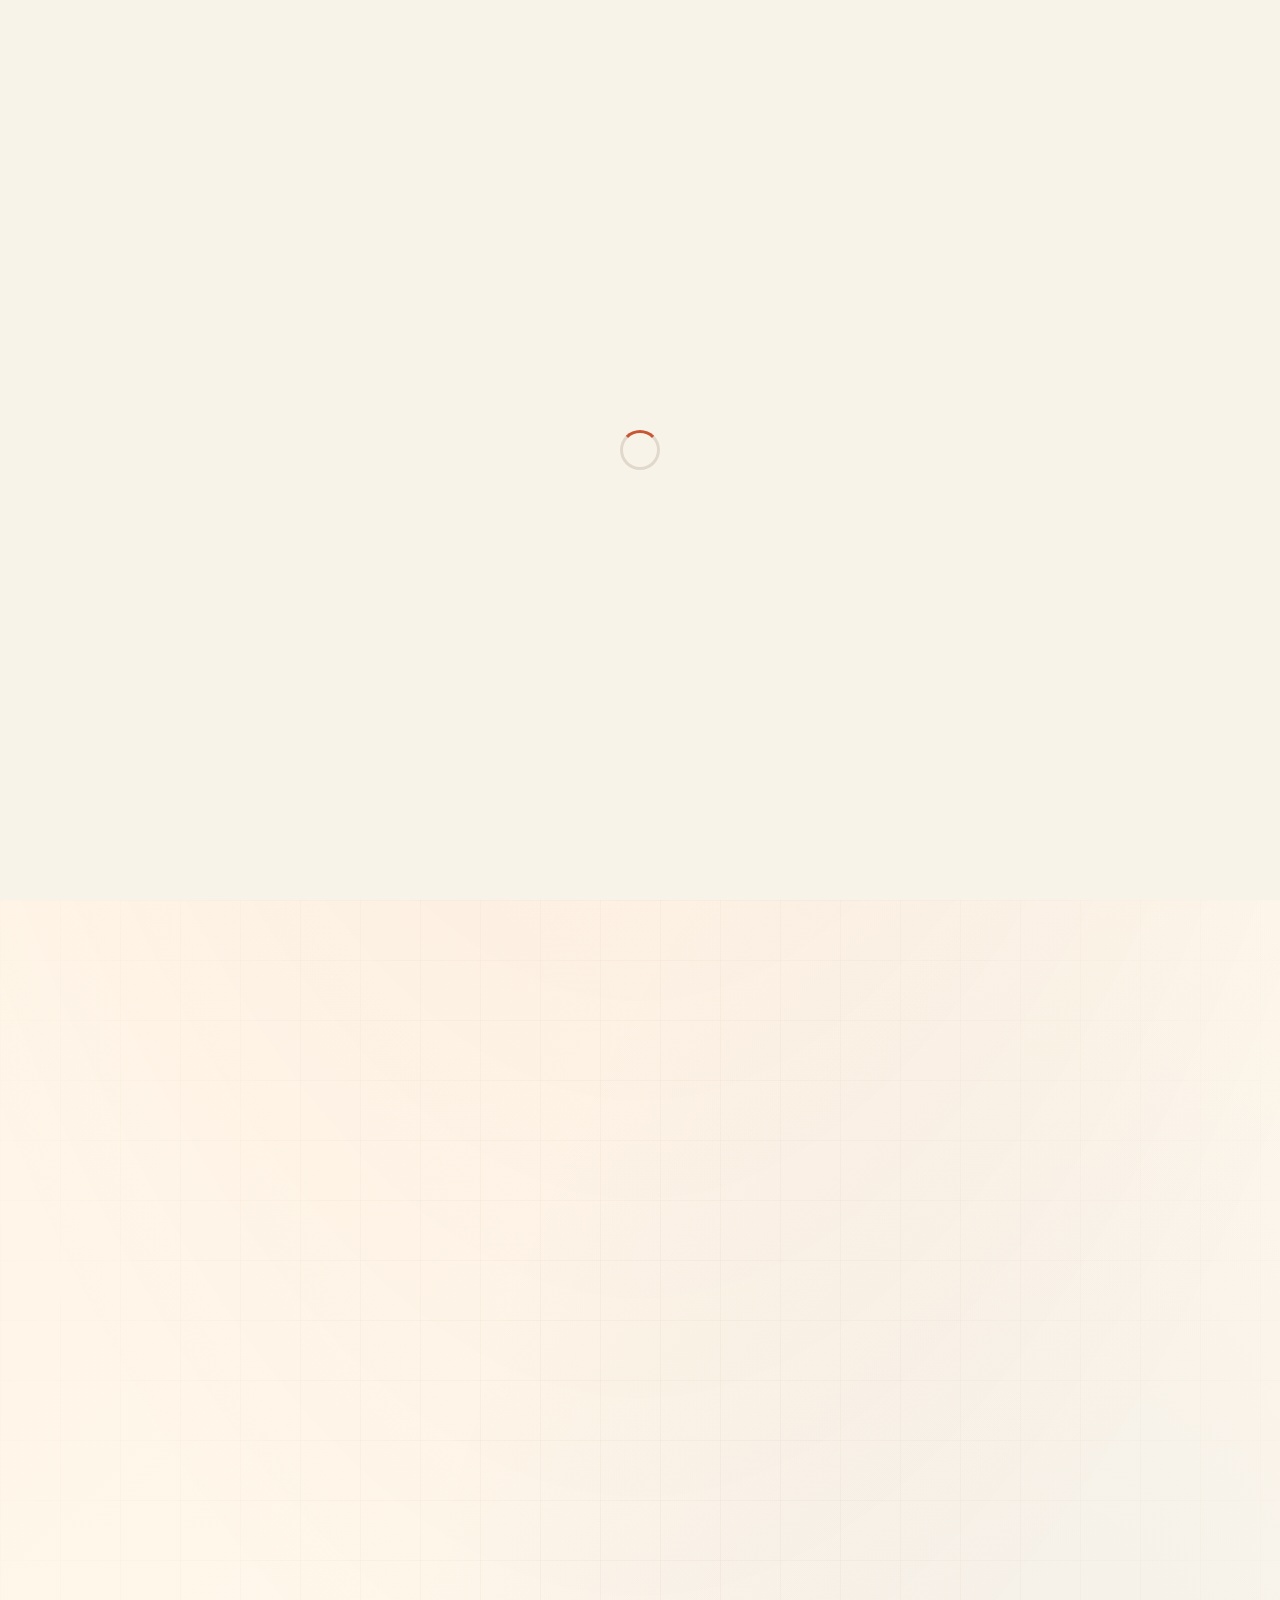
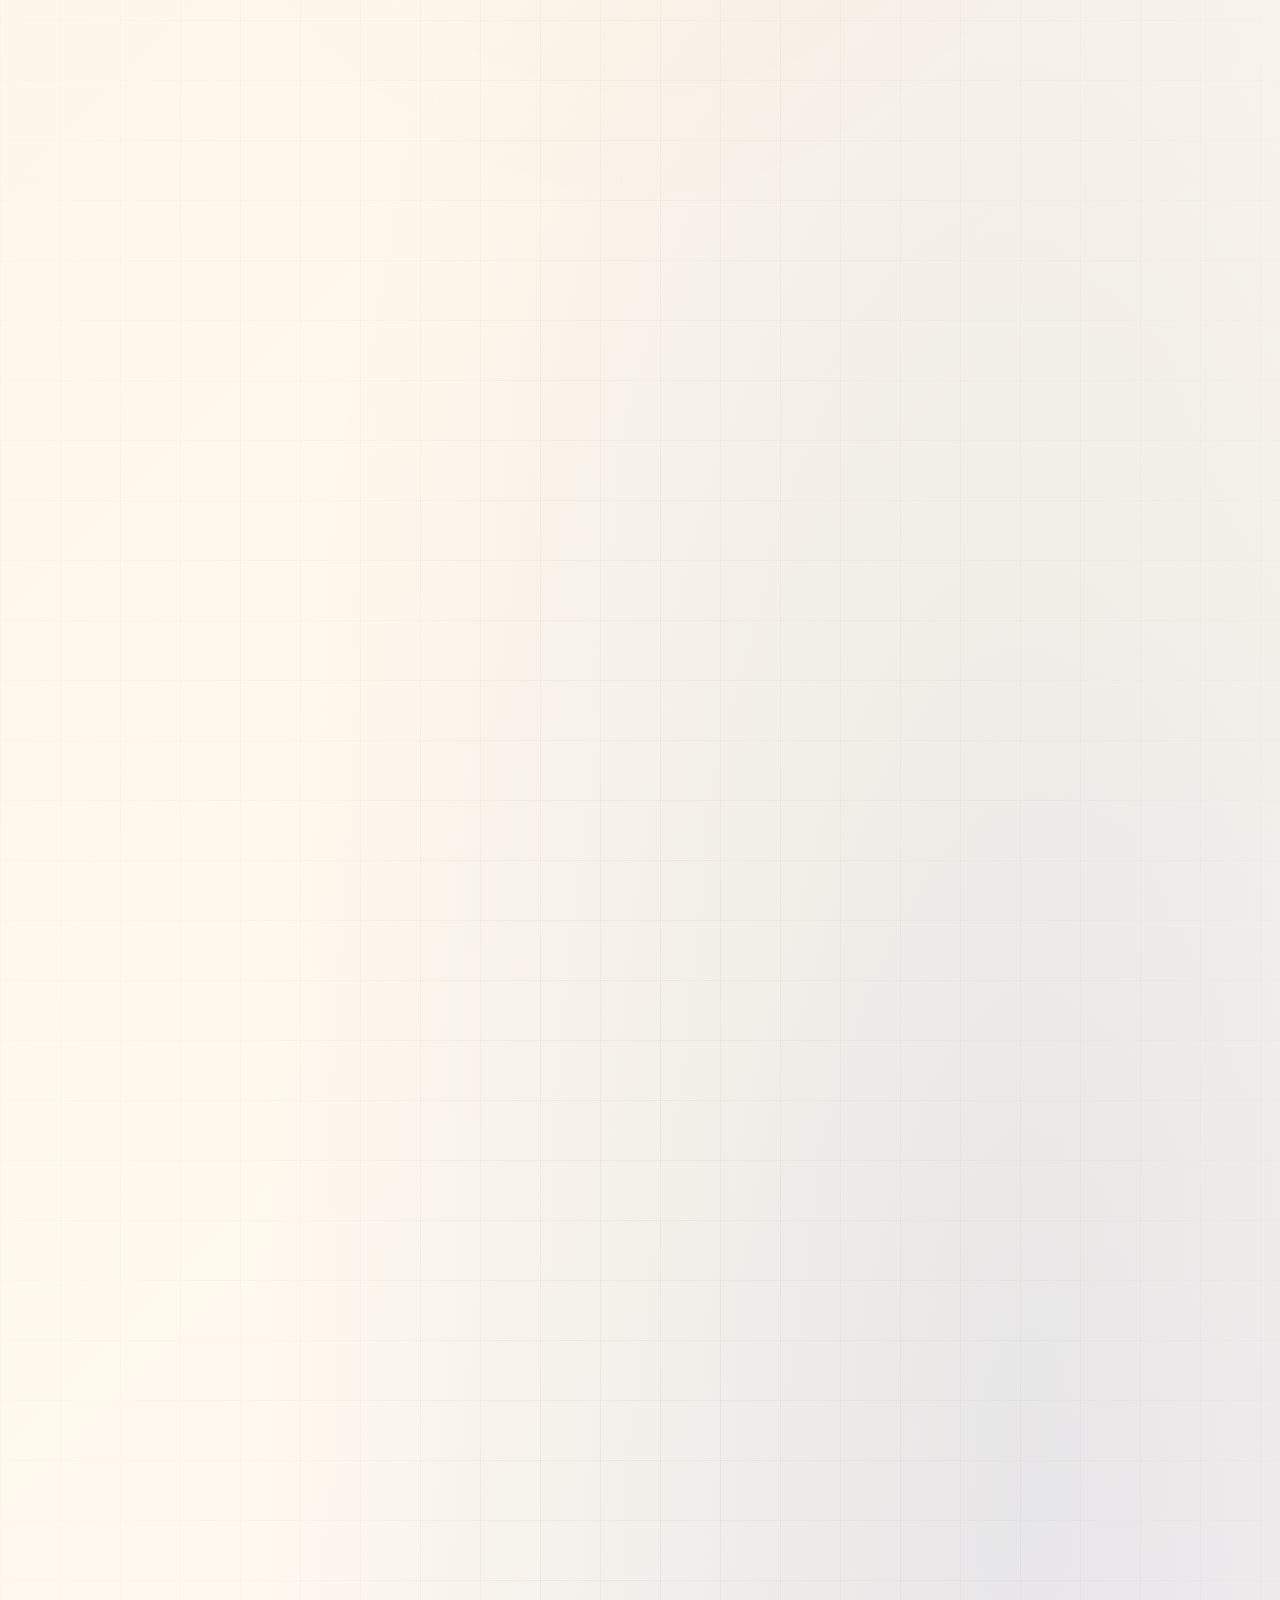
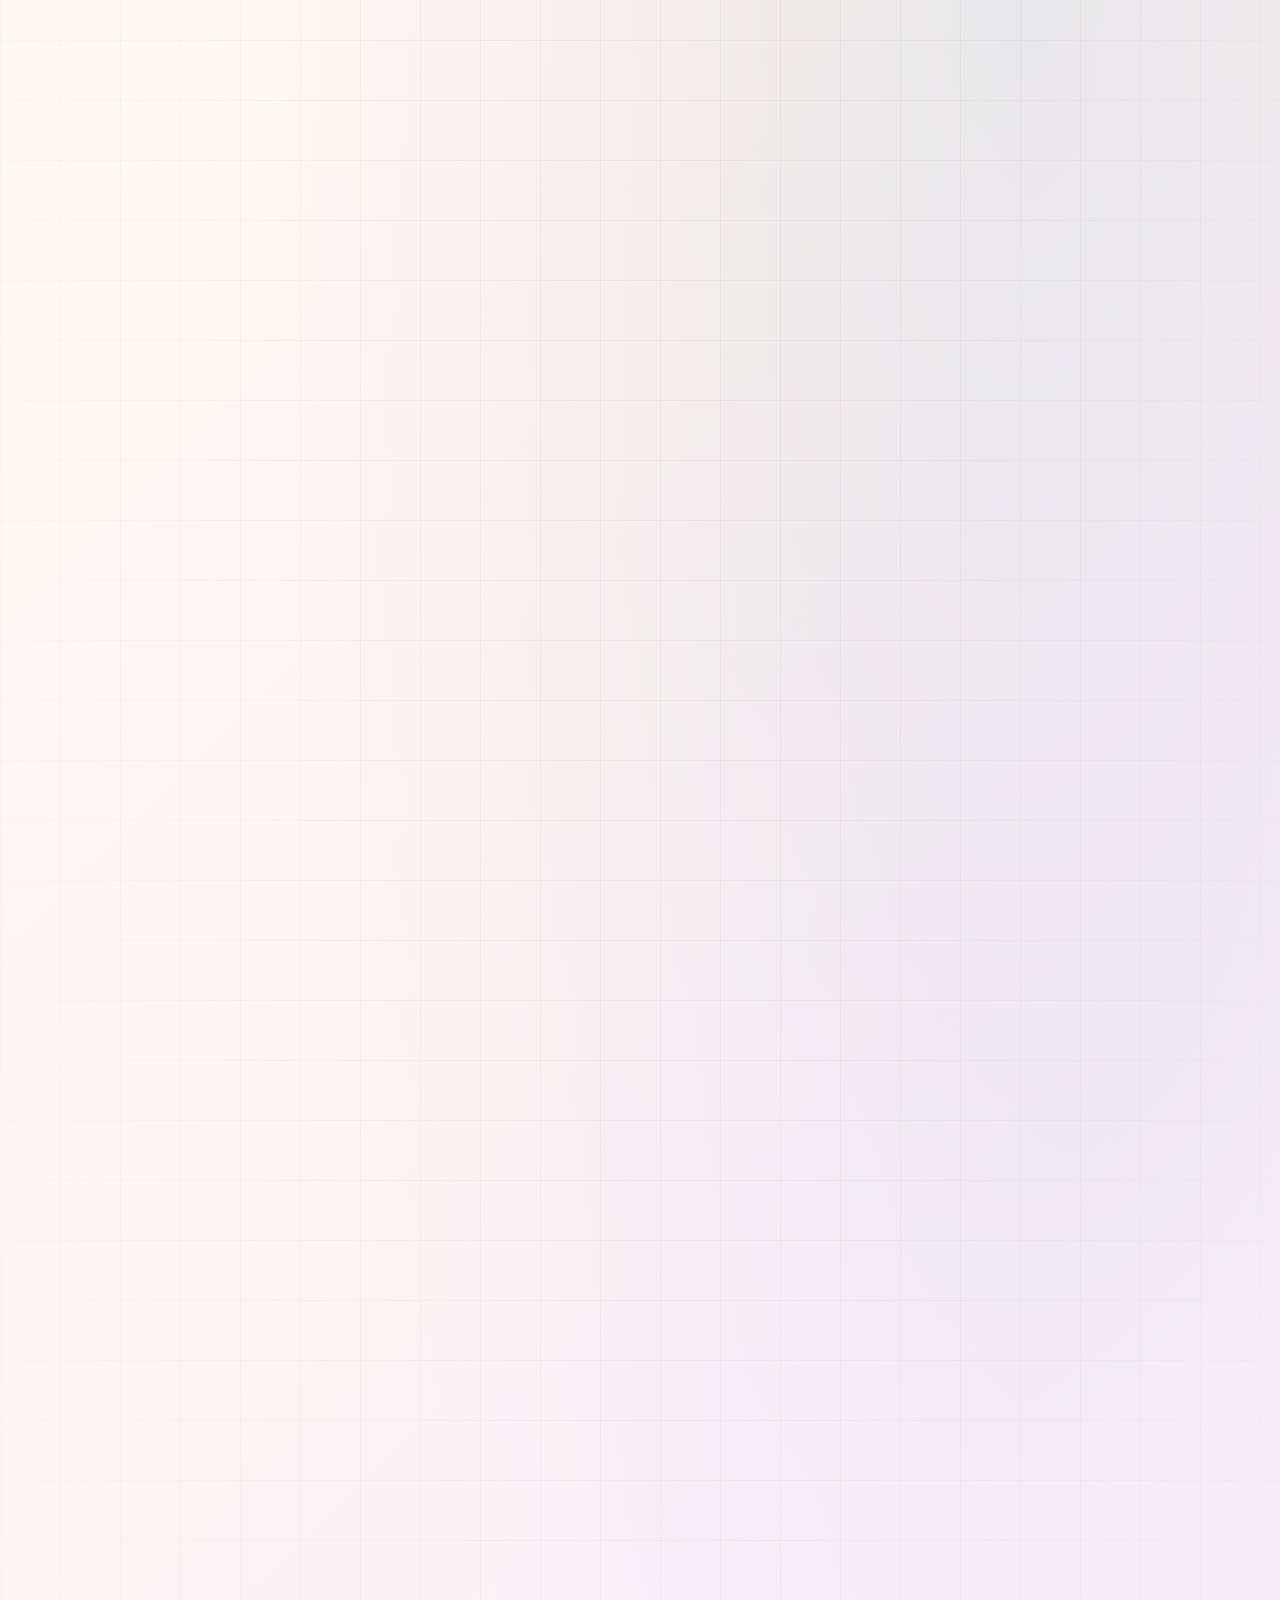
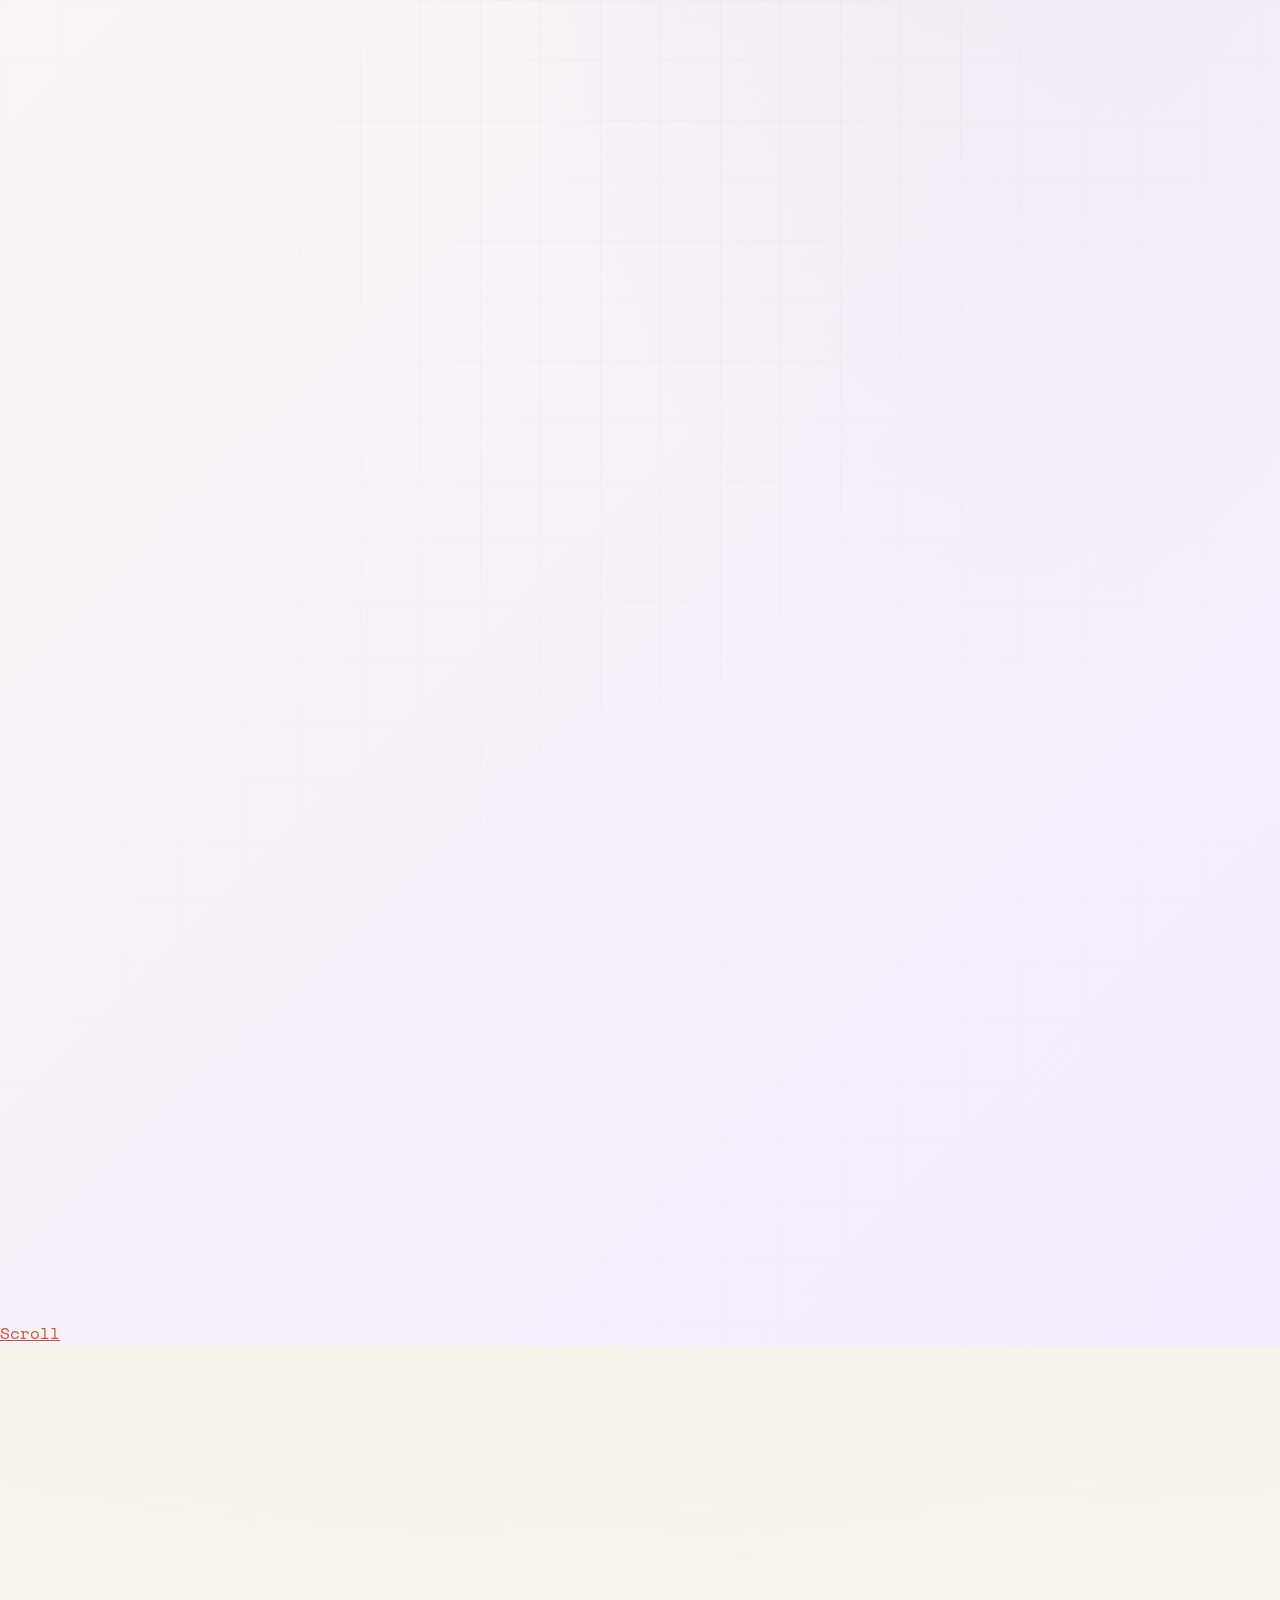
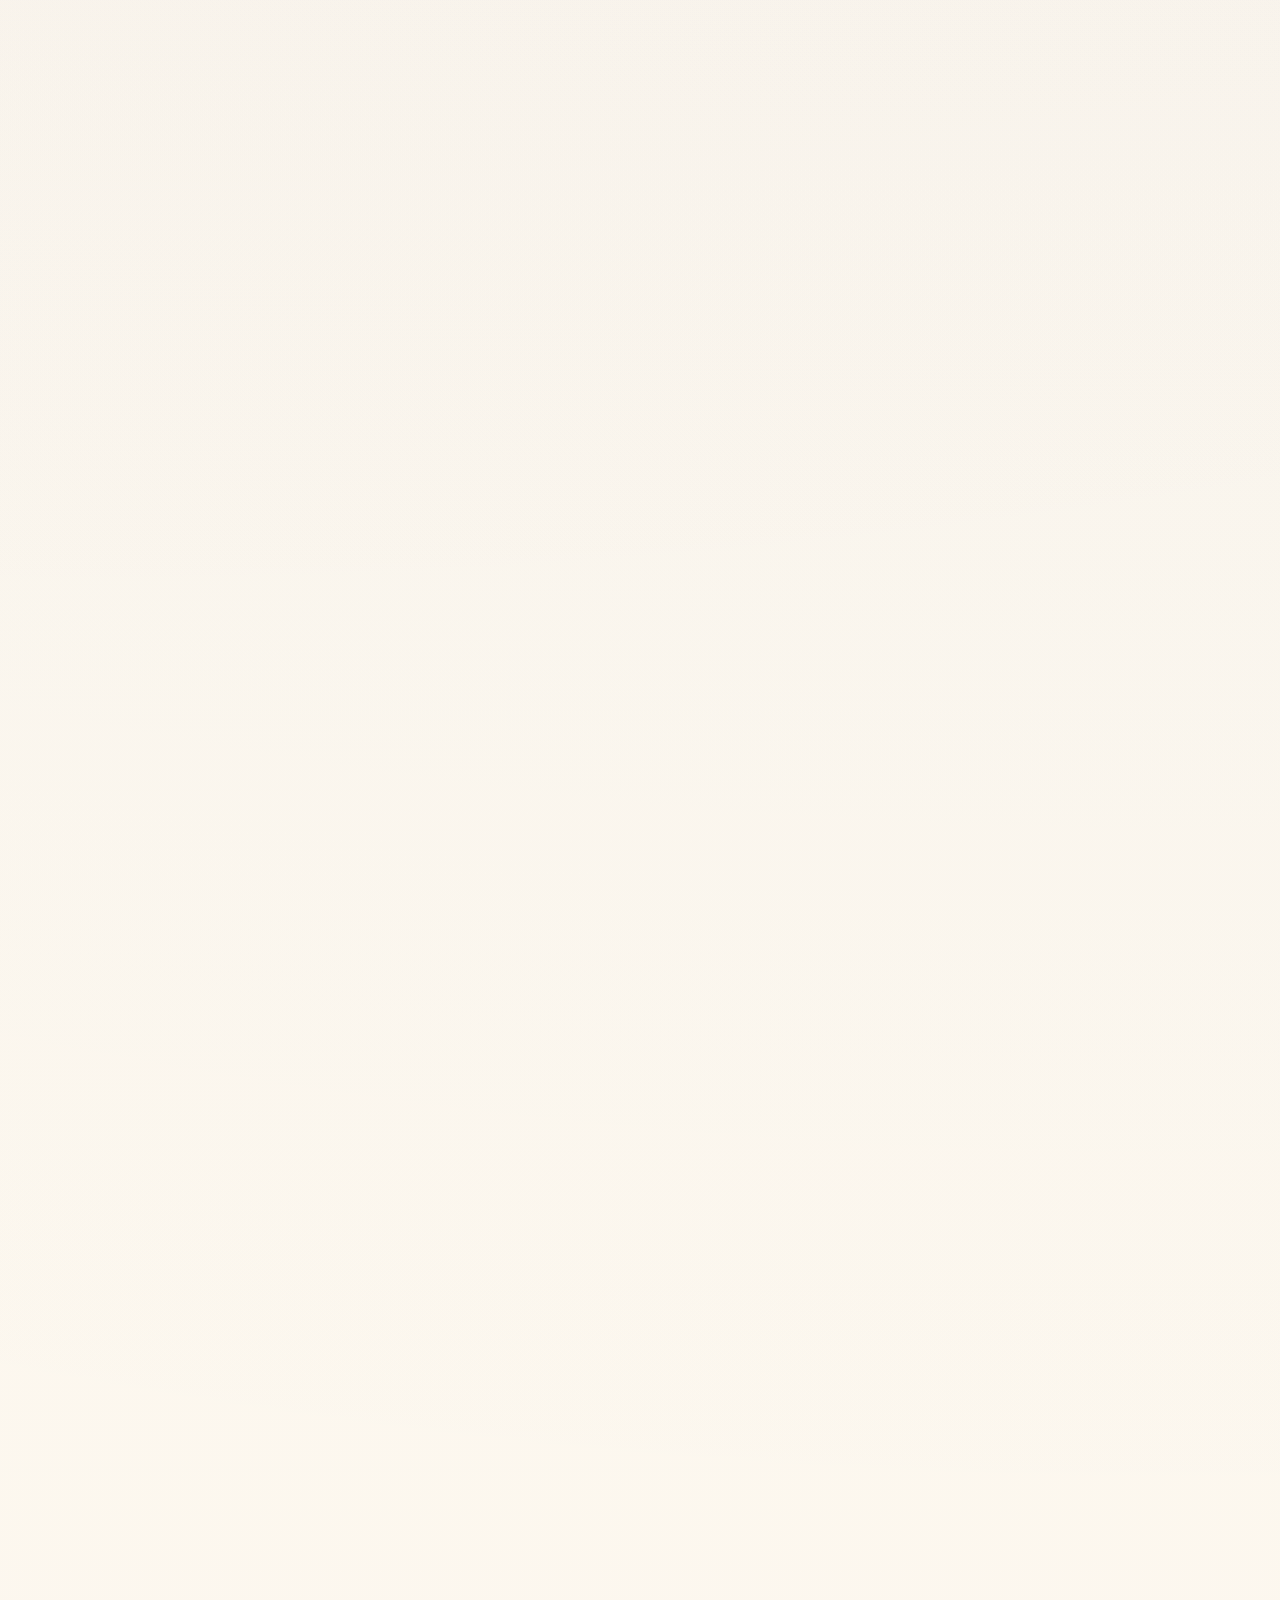
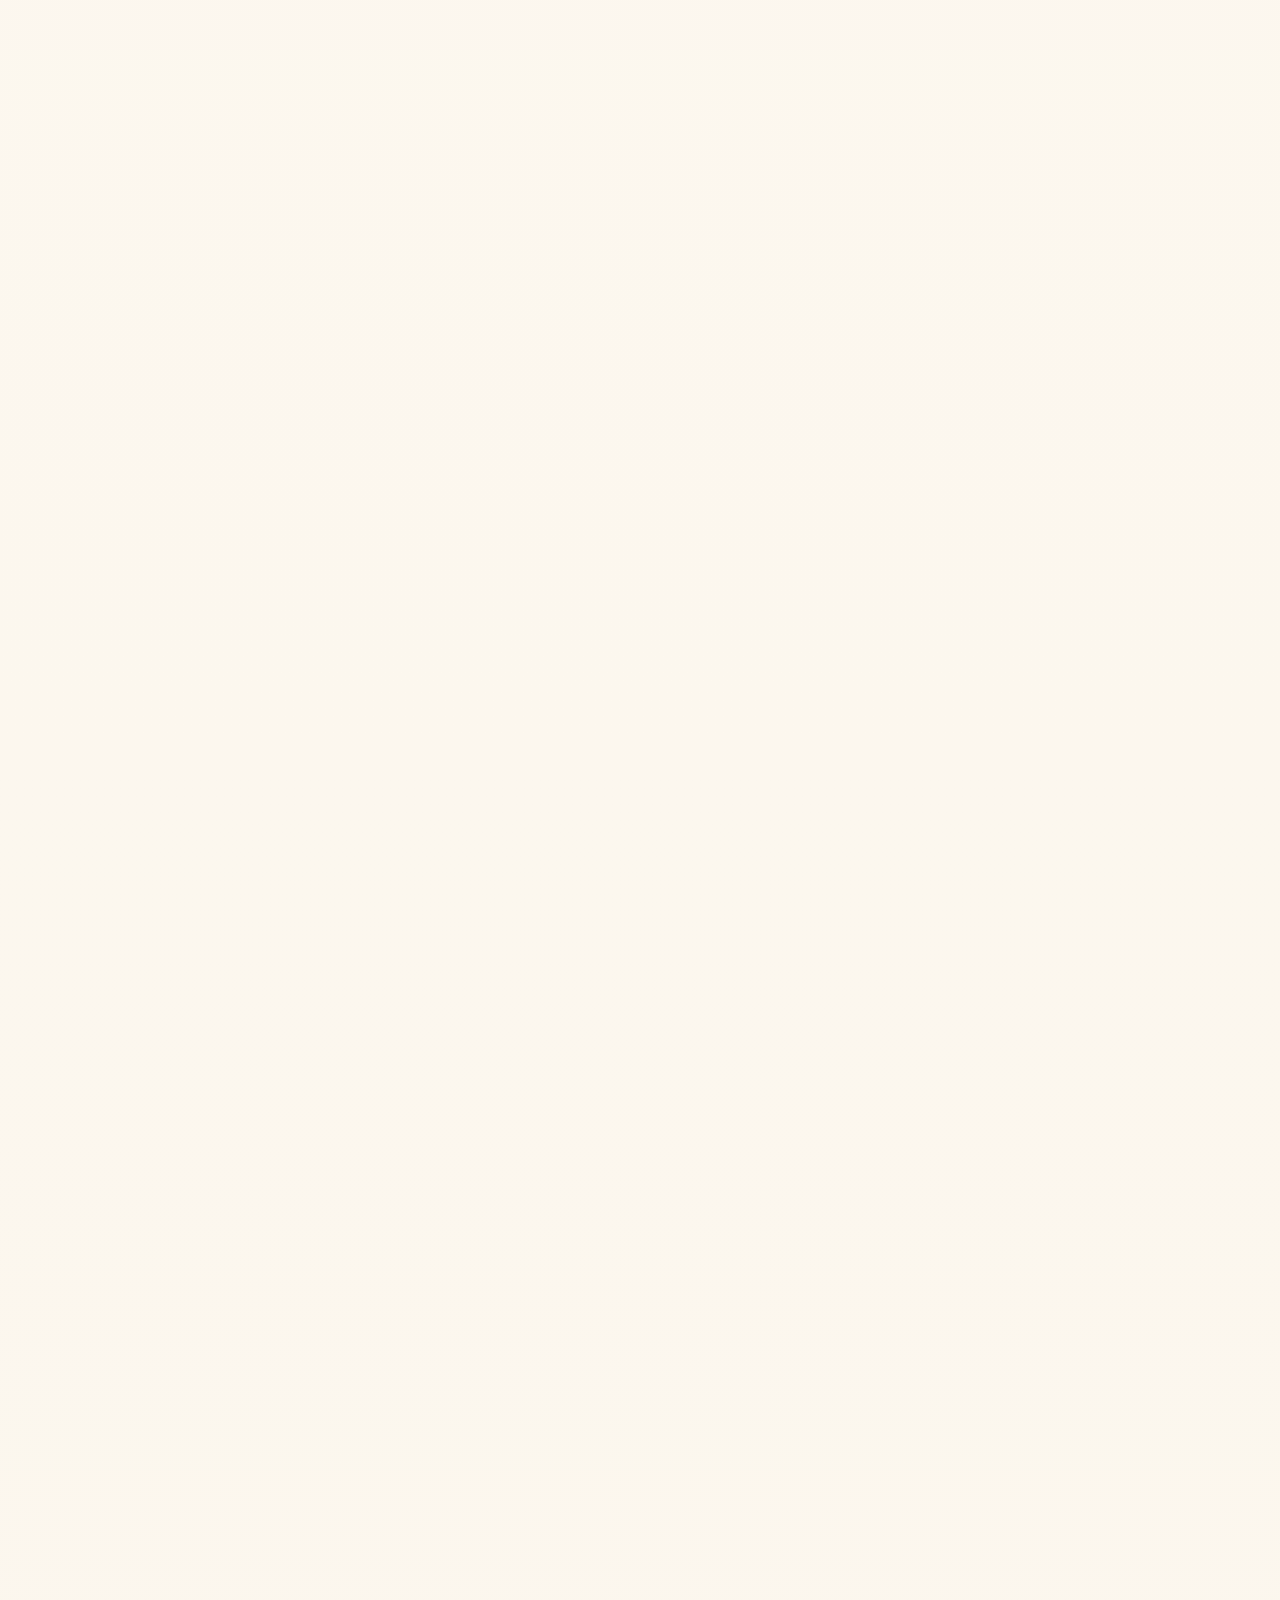
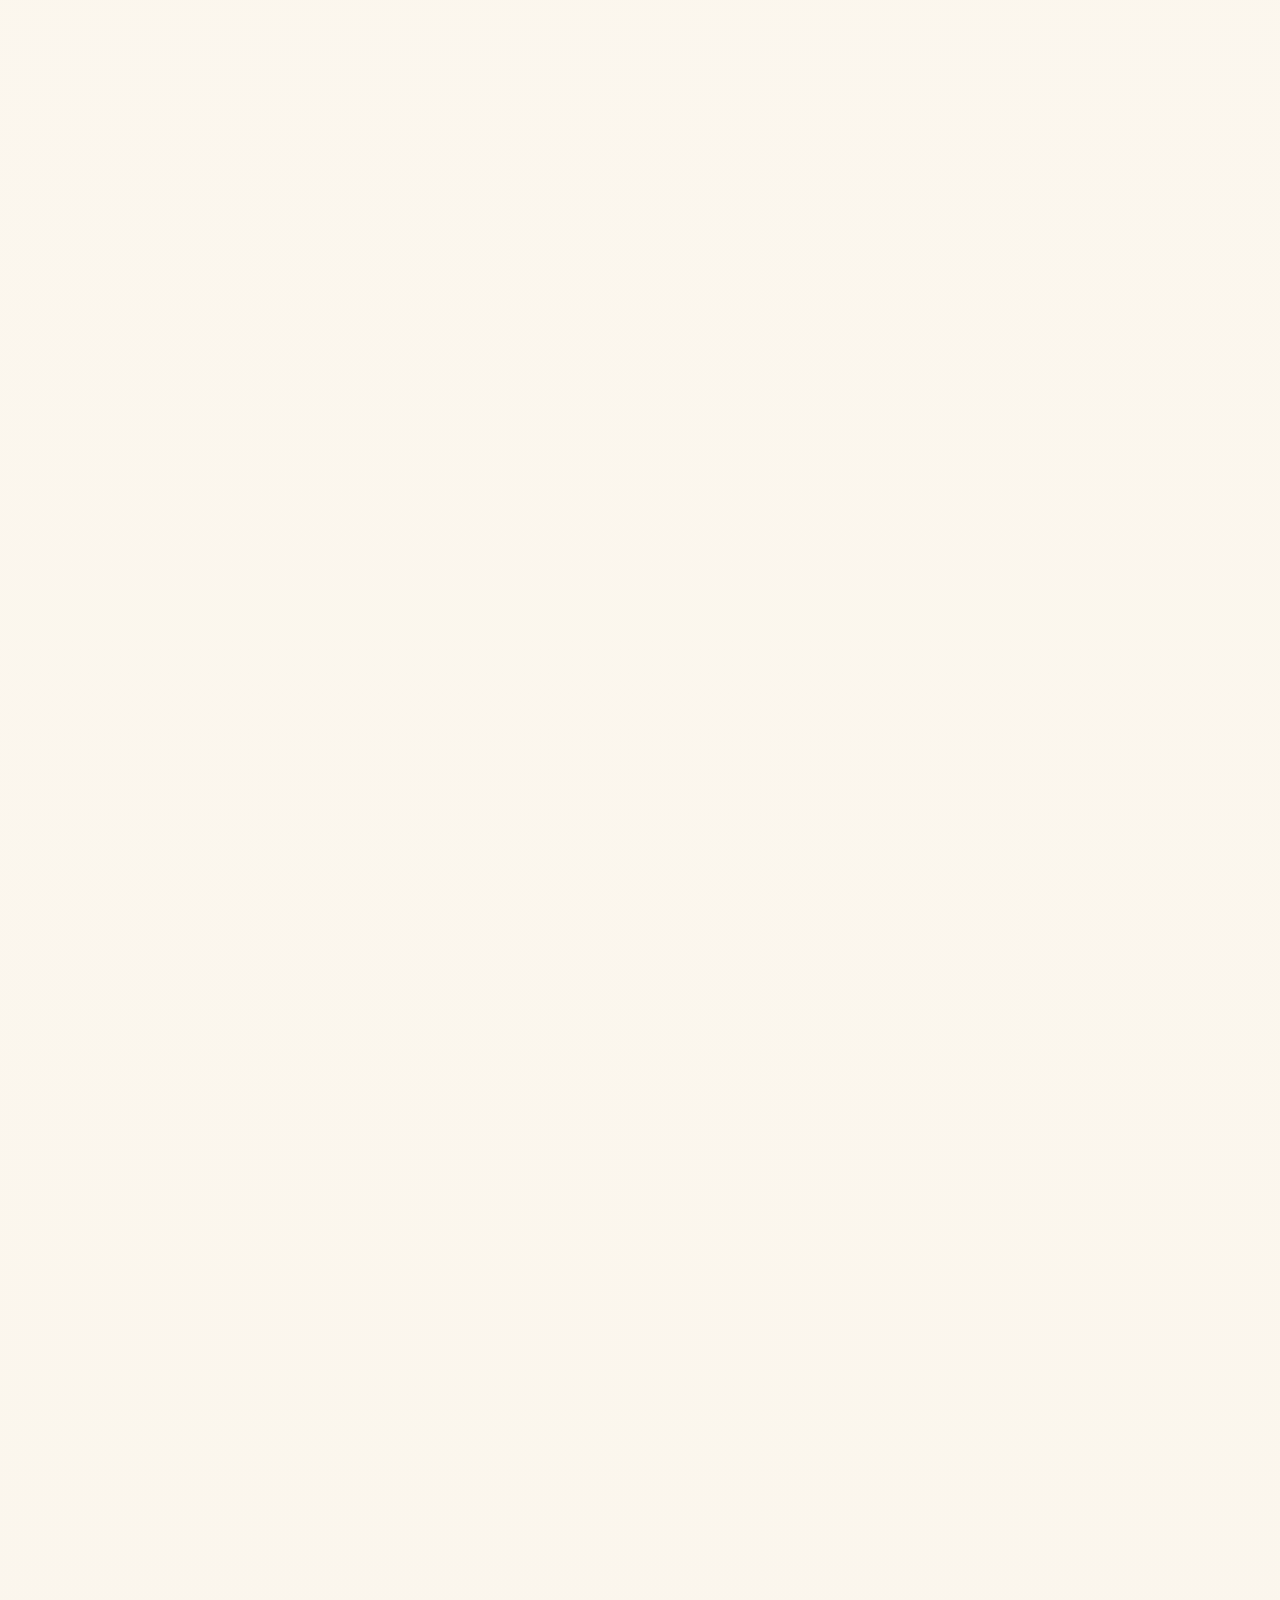
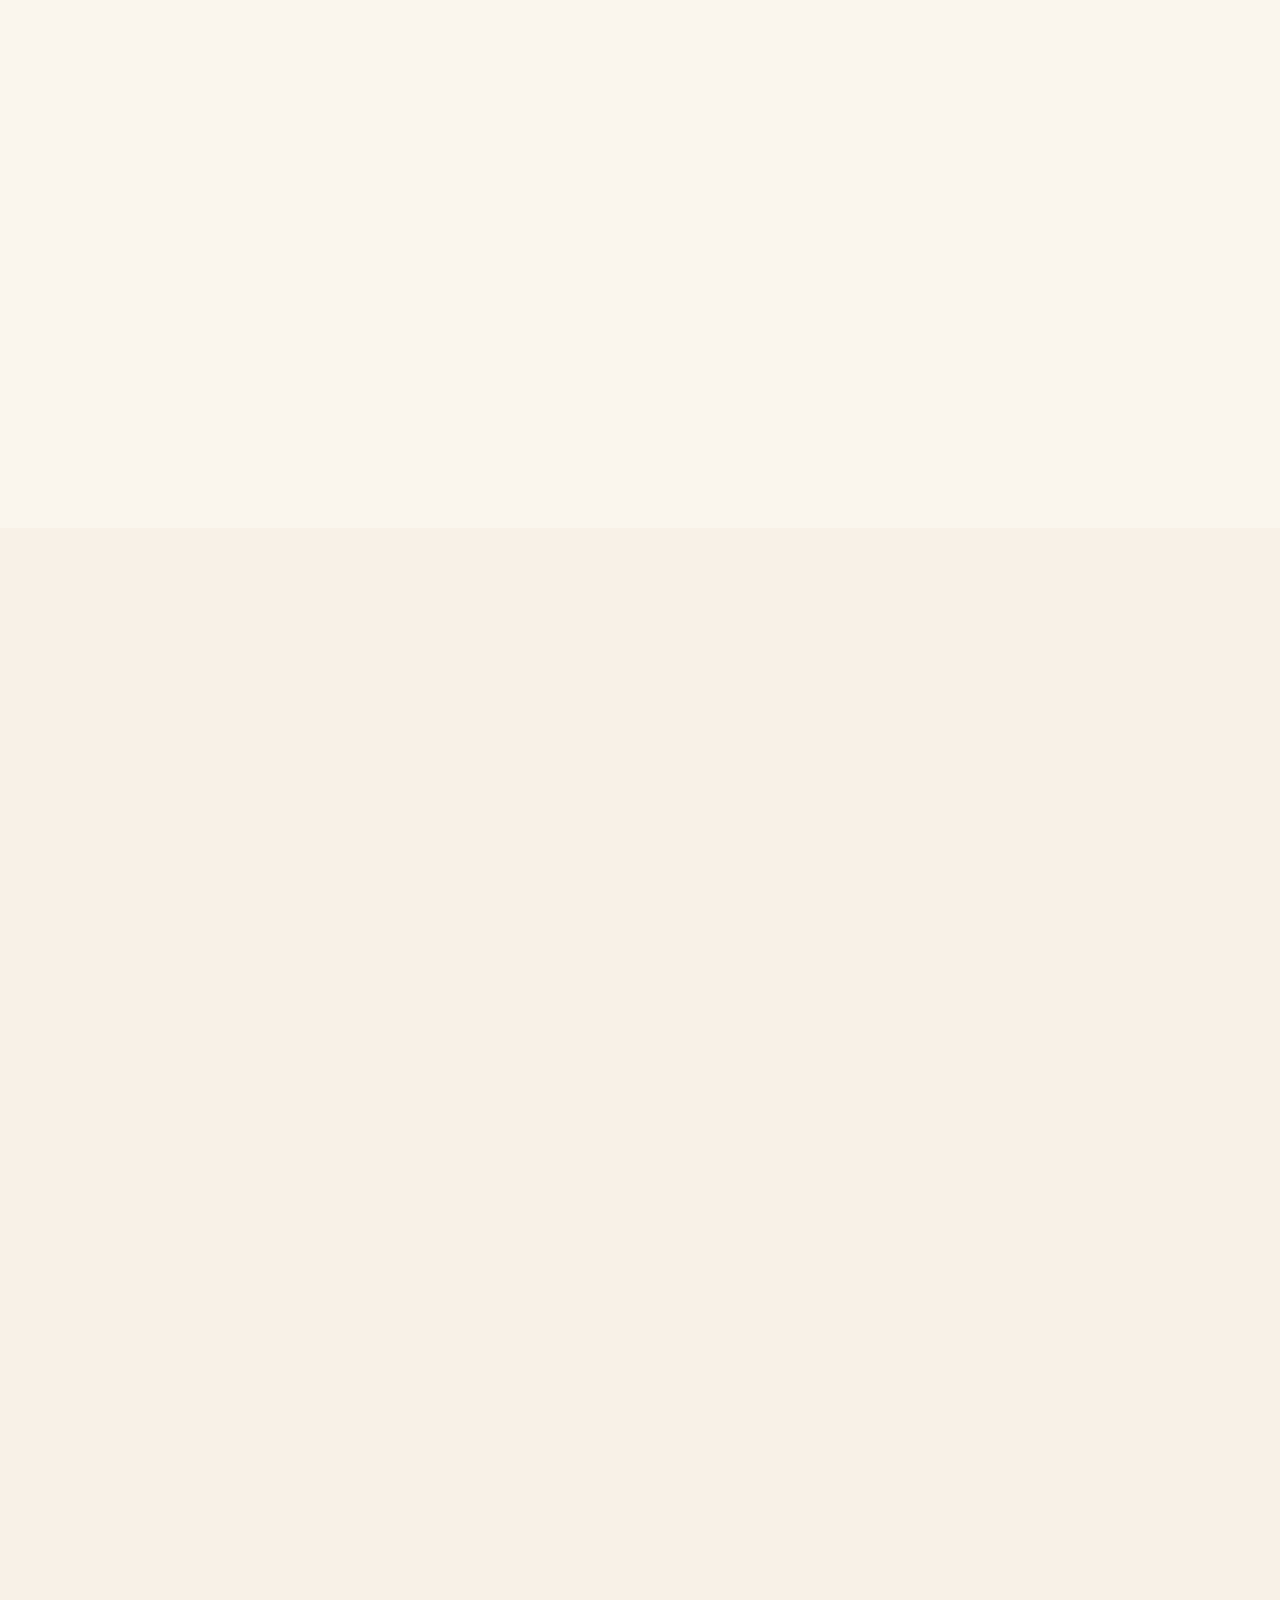
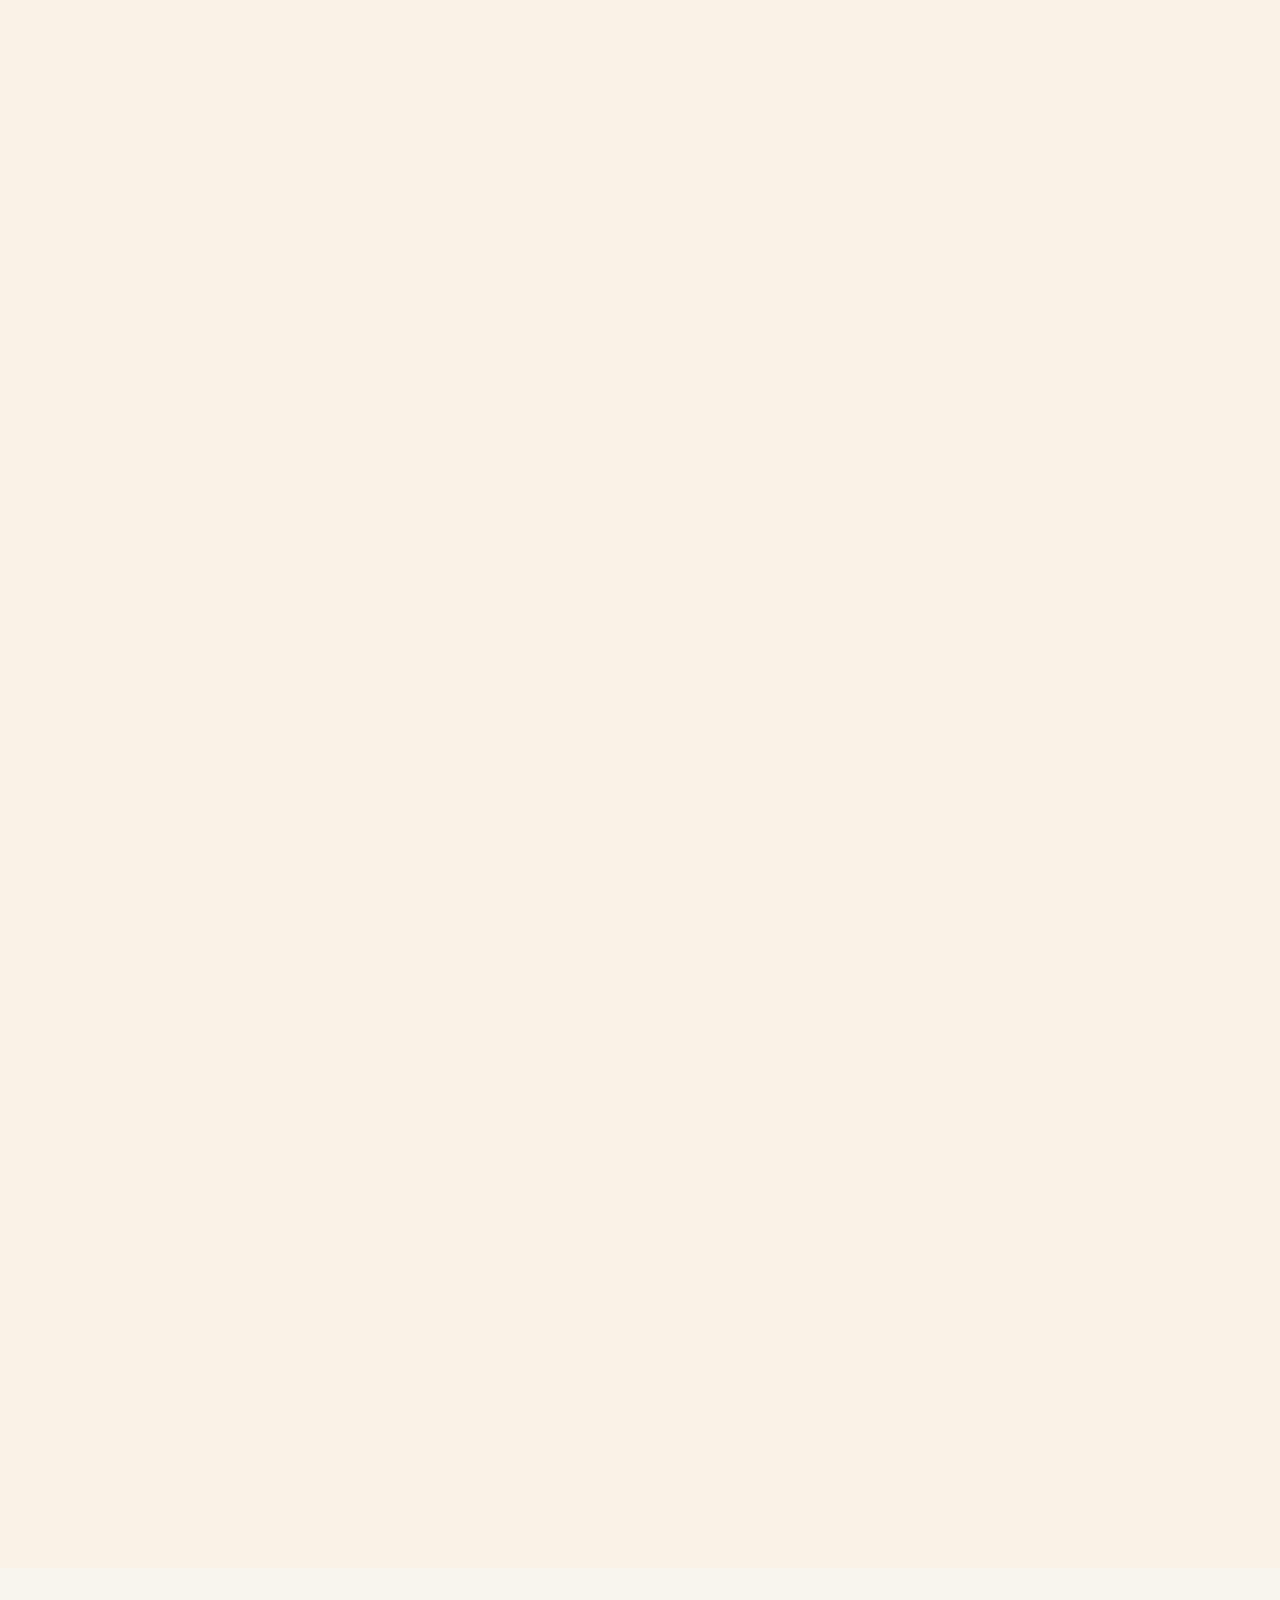
==== index.html @ 889d49ad "Rebrand portfolio to Nova, redesign theme, add profile image, remove location details" ====
<!DOCTYPE html>
<html lang="en">
<head>
  <meta charset="UTF-8">
  <meta name="viewport" content="width=device-width, initial-scale=1.0">
  <meta name="description" content="Nova — Software Engineer & AI Innovator. Building intelligent solutions that drive real-world impact across Africa and beyond.">
  <meta name="author" content="Nova">
  <meta property="og:title" content="Nova — Software Engineer & AI Innovator">
  <meta property="og:description" content="Building intelligent solutions that drive real-world impact across Africa and beyond.">
  <meta property="og:image" content="img/preview.png">
  <meta property="og:type" content="website">
  <meta name="twitter:card" content="summary_large_image">
  <title>Nova — Software Engineer & AI Innovator</title>

  <!-- Fonts -->
  <link rel="preconnect" href="https://fonts.googleapis.com">
  <link rel="preconnect" href="https://fonts.gstatic.com" crossorigin>
  <link href="https://fonts.googleapis.com/css2?family=Manrope:wght@300;400;500;600;700;800&family=Fraunces:opsz,wght@9..144,400;9..144,500;9..144,600;9..144,700&family=Space+Mono:wght@400;700&display=swap" rel="stylesheet">

  <!-- Tailwind CDN -->
  <script src="https://cdn.tailwindcss.com"></script>
  <script>
    tailwind.config = {
      theme: {
        extend: {
          fontFamily: {
            sans: ['Manrope','ui-sans-serif','system-ui'],
            display: ['Fraunces','serif'],
            mono: ['Space Mono','monospace'],
          },
        }
      }
    }
  </script>

  <!-- Custom Styles -->
  <link rel="stylesheet" href="css/styles.css">

  <!-- Favicon -->
  <link rel="icon" href="data:image/svg+xml,<svg xmlns='http://www.w3.org/2000/svg' viewBox='0 0 100 100'><text y='.9em' font-size='90'>⚡</text></svg>">
</head>
<body class="loading">

  <!-- Page Loader -->
  <div class="page-loader" aria-hidden="true">
    <div class="loader-spinner"></div>
  </div>

  <!-- Navigation -->
  <nav class="navbar" id="navbar" role="navigation" aria-label="Main navigation">
    <div class="max-w-7xl mx-auto px-4 sm:px-6 lg:px-8">
      <div class="flex items-center justify-between h-16 lg:h-20">
        <a href="index.html" class="flex items-center gap-2 no-underline" aria-label="Nova — Home">
          <span class="text-2xl font-bold font-display text-gradient">NV</span>
          <span class="hidden sm:inline text-sm font-medium text-slate-400">Nova</span>
        </a>
        <div class="hidden md:flex items-center gap-8">
          <a href="index.html" class="nav-link active" data-page="home">Home</a>
          <a href="about.html" class="nav-link" data-page="about">About</a>
          <a href="expertise.html" class="nav-link" data-page="expertise">Expertise</a>
          <a href="projects.html" class="nav-link" data-page="projects">Projects</a>
          <a href="insights.html" class="nav-link" data-page="insights">Insights</a>
          <a href="services.html" class="nav-link" data-page="services">Services</a>
          <a href="contact.html" class="btn btn-primary text-xs !py-2 !px-5" data-page="contact">Let's Talk</a>
        </div>
        <button class="md:hidden p-2 -mr-2" id="mobile-menu-btn" aria-label="Toggle menu" aria-expanded="false">
          <div class="hamburger"><span></span><span></span><span></span></div>
        </button>
      </div>
    </div>
  </nav>

  <!-- Mobile Menu -->
  <div class="mobile-menu" id="mobile-menu" aria-hidden="true">
    <div class="flex flex-col items-center gap-4">
      <a href="index.html" class="nav-link" data-page="home">Home</a>
      <a href="about.html" class="nav-link" data-page="about">About</a>
      <a href="expertise.html" class="nav-link" data-page="expertise">Expertise</a>
      <a href="projects.html" class="nav-link" data-page="projects">Projects</a>
      <a href="insights.html" class="nav-link" data-page="insights">Insights</a>
      <a href="services.html" class="nav-link" data-page="services">Services</a>
      <a href="contact.html" class="nav-link" data-page="contact">Contact</a>
      <a href="cv/view.html" class="nav-link" data-page="cv">Resume</a>
    </div>
  </div>

  <main>
    <!-- ===== HERO ===== -->
    <section class="hero-gradient min-h-screen flex items-center relative overflow-hidden pt-20">
      <div class="grid-pattern"></div>
      <div class="orb orb-emerald w-72 h-72 -top-20 -right-20 lg:w-96 lg:h-96"></div>
      <div class="orb orb-amber w-60 h-60 bottom-20 -left-20 lg:w-80 lg:h-80"></div>

      <div class="max-w-7xl mx-auto px-4 sm:px-6 lg:px-8 w-full relative z-10">
        <div class="grid lg:grid-cols-2 gap-12 lg:gap-16 items-center">
          <!-- Text -->
          <div class="order-2 lg:order-1">
            <div class="reveal">
              <p class="section-label">Software Engineer & AI Innovator</p>
            </div>
            <h1 class="reveal font-display text-4xl sm:text-5xl lg:text-6xl xl:text-7xl font-bold tracking-tight mb-6" style="transition-delay:100ms">
              Hi, I'm <span class="text-gradient">Nova</span>
            </h1>
            <div class="reveal mb-6" style="transition-delay:200ms">
              <p class="text-lg sm:text-xl text-slate-300 leading-relaxed max-w-lg">
                I build
                <span id="typing-text" class="text-emerald-400 font-medium"
                      data-words='["intelligent AI solutions","scalable web applications","community-driven platforms","impactful digital tools"]'>intelligent AI solutions</span><span class="typing-cursor" aria-hidden="true"></span>
                <br>that drive real-world impact across Africa and beyond.
              </p>
            </div>
            <div class="reveal flex flex-wrap gap-4 mb-10" style="transition-delay:300ms">
              <a href="projects.html" class="btn btn-primary">
                View My Work
                <svg class="w-4 h-4" fill="none" viewBox="0 0 24 24" stroke="currentColor" stroke-width="2"><path stroke-linecap="round" stroke-linejoin="round" d="M17 8l4 4m0 0l-4 4m4-4H3"/></svg>
              </a>
              <a href="pdf/NOVA CV.pdf" class="btn btn-secondary" download>
                <svg class="w-4 h-4" fill="none" viewBox="0 0 24 24" stroke="currentColor" stroke-width="2"><path stroke-linecap="round" stroke-linejoin="round" d="M12 10v6m0 0l-3-3m3 3l3-3m2 8H7a2 2 0 01-2-2V5a2 2 0 012-2h5.586a1 1 0 01.707.293l5.414 5.414a1 1 0 01.293.707V19a2 2 0 01-2 2z"/></svg>
                Download CV
              </a>
            </div>
            <div class="reveal flex items-center gap-5" style="transition-delay:400ms">
              <span class="text-xs text-slate-500 font-mono uppercase tracking-wider">Connect</span>
              <div class="h-px w-8 bg-slate-700"></div>
              <div class="flex gap-3">
                <a href="https://github.com/WAIYAH" target="_blank" rel="noopener noreferrer" class="w-9 h-9 rounded-full border border-slate-700 flex items-center justify-center text-slate-400 hover:text-emerald-400 hover:border-emerald-400/30 transition-all duration-300" aria-label="GitHub">
                  <svg class="w-4 h-4" fill="currentColor" viewBox="0 0 24 24"><path d="M12 0c-6.626 0-12 5.373-12 12 0 5.302 3.438 9.8 8.207 11.387.599.111.793-.261.793-.577v-2.234c-3.338.726-4.033-1.416-4.033-1.416-.546-1.387-1.333-1.756-1.333-1.756-1.089-.745.083-.729.083-.729 1.205.084 1.839 1.237 1.839 1.237 1.07 1.834 2.807 1.304 3.492.997.107-.775.418-1.305.762-1.604-2.665-.305-5.467-1.332-5.467-5.931 0-1.311.469-2.381 1.236-3.221-.124-.303-.535-1.524.117-3.176 0 0 1.008-.322 3.301 1.23.957-.266 1.983-.399 3.003-.404 1.02.005 2.047.138 3.006.404 2.291-1.552 3.297-1.23 3.297-1.23.653 1.653.242 2.874.118 3.176.77.84 1.235 1.911 1.235 3.221 0 4.609-2.807 5.624-5.479 5.921.43.372.823 1.102.823 2.222v3.293c0 .319.192.694.801.576 4.765-1.589 8.199-6.086 8.199-11.386 0-6.627-5.373-12-12-12z"/></svg>
                </a>
                <a href="https://www.linkedin.com/in/lucky-nakola-0a657a276" target="_blank" rel="noopener noreferrer" class="w-9 h-9 rounded-full border border-slate-700 flex items-center justify-center text-slate-400 hover:text-emerald-400 hover:border-emerald-400/30 transition-all duration-300" aria-label="LinkedIn">
                  <svg class="w-4 h-4" fill="currentColor" viewBox="0 0 24 24"><path d="M20.447 20.452h-3.554v-5.569c0-1.328-.027-3.037-1.852-3.037-1.853 0-2.136 1.445-2.136 2.939v5.667H9.351V9h3.414v1.561h.046c.477-.9 1.637-1.85 3.37-1.85 3.601 0 4.267 2.37 4.267 5.455v6.286zM5.337 7.433c-1.144 0-2.063-.926-2.063-2.065 0-1.138.92-2.063 2.063-2.063 1.14 0 2.064.925 2.064 2.063 0 1.139-.925 2.065-2.064 2.065zm1.782 13.019H3.555V9h3.564v11.452zM22.225 0H1.771C.792 0 0 .774 0 1.729v20.542C0 23.227.792 24 1.771 24h20.451C23.2 24 24 23.227 24 22.271V1.729C24 .774 23.2 0 22.222 0h.003z"/></svg>
                </a>
                <a href="https://wa.me/254715674828" target="_blank" rel="noopener noreferrer" class="w-9 h-9 rounded-full border border-slate-700 flex items-center justify-center text-slate-400 hover:text-emerald-400 hover:border-emerald-400/30 transition-all duration-300" aria-label="WhatsApp">
                  <svg class="w-4 h-4" fill="currentColor" viewBox="0 0 24 24"><path d="M17.472 14.382c-.297-.149-1.758-.867-2.03-.967-.273-.099-.471-.148-.67.15-.197.297-.767.966-.94 1.164-.173.199-.347.223-.644.075-.297-.15-1.255-.463-2.39-1.475-.883-.788-1.48-1.761-1.653-2.059-.173-.297-.018-.458.13-.606.134-.133.298-.347.446-.52.149-.174.198-.298.298-.497.099-.198.05-.371-.025-.52-.075-.149-.669-1.612-.916-2.207-.242-.579-.487-.5-.669-.51-.173-.008-.371-.01-.57-.01-.198 0-.52.074-.792.372-.272.297-1.04 1.016-1.04 2.479 0 1.462 1.065 2.875 1.213 3.074.149.198 2.096 3.2 5.077 4.487.709.306 1.262.489 1.694.625.712.227 1.36.195 1.871.118.571-.085 1.758-.719 2.006-1.413.248-.694.248-1.289.173-1.413-.074-.124-.272-.198-.57-.347m-5.421 7.403h-.004a9.87 9.87 0 01-5.031-1.378l-.361-.214-3.741.982.998-3.648-.235-.374a9.86 9.86 0 01-1.51-5.26c.001-5.45 4.436-9.884 9.888-9.884 2.64 0 5.122 1.03 6.988 2.898a9.825 9.825 0 012.893 6.994c-.003 5.45-4.437 9.884-9.885 9.884m8.413-18.297A11.815 11.815 0 0012.05 0C5.495 0 .16 5.335.157 11.892c0 2.096.547 4.142 1.588 5.945L.057 24l6.305-1.654a11.882 11.882 0 005.683 1.448h.005c6.554 0 11.89-5.335 11.893-11.893a11.821 11.821 0 00-3.48-8.413z"/></svg>
                </a>
                <a href="https://www.facebook.com/lucky.loonkishu.7" target="_blank" rel="noopener noreferrer" class="w-9 h-9 rounded-full border border-slate-700 flex items-center justify-center text-slate-400 hover:text-blue-400 hover:border-blue-400/30 transition-all duration-300" aria-label="Facebook">
                  <svg class="w-4 h-4" fill="currentColor" viewBox="0 0 24 24"><path d="M24 12.073c0-6.627-5.373-12-12-12s-12 5.373-12 12c0 5.99 4.388 10.954 10.125 11.854v-8.385H7.078v-3.47h3.047V9.43c0-3.007 1.792-4.669 4.533-4.669 1.312 0 2.686.235 2.686.235v2.953H15.83c-1.491 0-1.956.925-1.956 1.874v2.25h3.328l-.532 3.47h-2.796v8.385C19.612 23.027 24 18.062 24 12.073z"/></svg>
                </a>
              </div>
            </div>
          </div>

          <!-- Profile Identity -->
          <div class="order-1 lg:order-2 flex justify-center lg:justify-end">
            <div class="reveal-scale relative">
              <div class="relative w-64 h-64 sm:w-80 sm:h-80 lg:w-96 lg:h-96">
                <div class="absolute inset-0 rounded-full border-2 border-dashed border-emerald-500/20 animate-[spin_30s_linear_infinite]"></div>
                <div class="absolute inset-4 rounded-full overflow-hidden border-2 border-slate-700/50">
                  <img src="img/profile.png" alt="Nova profile photo" class="w-full h-full object-cover" width="384" height="384">
                </div>
                <div class="absolute inset-0 rounded-full bg-gradient-to-br from-emerald-500/10 to-amber-500/10 blur-2xl -z-10"></div>
                <div class="absolute -bottom-2 left-1/2 -translate-x-1/2 bg-slate-900/90 backdrop-blur-sm border border-slate-700 rounded-full px-4 py-1.5 flex items-center gap-2">
                  <span class="relative flex h-2.5 w-2.5">
                    <span class="animate-ping absolute inline-flex h-full w-full rounded-full bg-emerald-400 opacity-75"></span>
                    <span class="relative inline-flex rounded-full h-2.5 w-2.5 bg-emerald-500"></span>
                  </span>
                  <span class="text-xs font-medium text-slate-300">Available for work</span>
                </div>
              </div>
            </div>
          </div>
        </div>

        <!-- Stats Bar -->
        <div class="reveal mt-16 lg:mt-24 pt-8 border-t border-slate-800/50">
          <div class="grid grid-cols-2 md:grid-cols-4 gap-8 text-center">
            <div>
              <p class="stat-number text-gradient" data-count="10" data-suffix="+">0</p>
              <p class="text-sm text-slate-500 mt-1">Projects Delivered</p>
            </div>
            <div>
              <p class="stat-number text-gradient" data-count="15" data-suffix="+">0</p>
              <p class="text-sm text-slate-500 mt-1">Technologies</p>
            </div>
            <div>
              <p class="stat-number text-gradient" data-count="3" data-suffix="+">0</p>
              <p class="text-sm text-slate-500 mt-1">Years Experience</p>
            </div>
            <div>
              <p class="stat-number text-gradient" data-count="5" data-suffix="+">0</p>
              <p class="text-sm text-slate-500 mt-1">Happy Clients</p>
            </div>
          </div>
        </div>

        <!-- Scroll indicator -->
        <div class="hidden lg:flex justify-center mt-12">
          <a href="#featured" class="flex flex-col items-center gap-2 text-slate-500 hover:text-emerald-400 transition-colors" aria-label="Scroll to featured work">
            <span class="text-xs font-mono uppercase tracking-widest">Scroll</span>
            <div class="w-5 h-8 border border-slate-600 rounded-full flex justify-center pt-1.5">
              <div class="w-1 h-2 bg-slate-400 rounded-full" style="animation: scroll-indicator 1.5s infinite"></div>
            </div>
          </a>
        </div>
      </div>
    </section>

    <!-- ===== FEATURED PROJECTS ===== -->
    <section id="featured" class="py-24 lg:py-32 bg-gradient-to-b from-[#fff7ed] to-[#efe6d9] relative">
      <div class="max-w-7xl mx-auto px-4 sm:px-6 lg:px-8">
        <div class="flex flex-col sm:flex-row sm:items-end sm:justify-between gap-4 mb-12">
          <div class="reveal">
            <p class="section-label">Featured Work</p>
            <h2 class="section-heading text-white">Selected <span class="text-gradient">Projects</span></h2>
          </div>
          <div class="reveal" style="transition-delay:100ms">
            <a href="projects.html" class="text-sm text-emerald-400 hover:text-emerald-300 font-medium flex items-center gap-1 transition-colors">
              View all projects
              <svg class="w-4 h-4" fill="none" viewBox="0 0 24 24" stroke="currentColor" stroke-width="2"><path stroke-linecap="round" stroke-linejoin="round" d="M17 8l4 4m0 0l-4 4m4-4H3"/></svg>
            </a>
          </div>
        </div>

        <div class="grid md:grid-cols-2 lg:grid-cols-3 gap-6 stagger-children">
          <!-- SpendHack -->
          <article class="card group">
            <div class="relative overflow-hidden rounded-lg mb-4">
              <img src="img/Spendhack.png" alt="SpendHack WhatsApp Chatbot" class="card-image" loading="lazy" width="600" height="375">
              <div class="project-overlay"><div class="flex gap-2"><span class="badge">Python</span><span class="badge">WhatsApp API</span></div></div>
            </div>
            <h3 class="font-display font-semibold text-lg text-white mb-2 group-hover:text-emerald-400 transition-colors">SpendHack</h3>
            <p class="text-sm text-slate-400 mb-4 leading-relaxed">AI-powered financial assistant built on WhatsApp — helping users track expenses and build smarter spending habits.</p>
            <a href="https://spendhackv1.vercel.app/" target="_blank" rel="noopener noreferrer" class="text-sm font-medium text-emerald-400 hover:text-emerald-300 flex items-center gap-1 transition-colors">
              Live Demo <svg class="w-3.5 h-3.5" fill="none" viewBox="0 0 24 24" stroke="currentColor" stroke-width="2"><path stroke-linecap="round" stroke-linejoin="round" d="M10 6H6a2 2 0 00-2 2v10a2 2 0 002 2h10a2 2 0 002-2v-4M14 4h6m0 0v6m0-6L10 14"/></svg>
            </a>
          </article>

          <!-- Smart Job Assistant -->
          <article class="card group">
            <div class="relative overflow-hidden rounded-lg mb-4">
              <img src="img/SmartJobAppAssistant.png" alt="Smart Job Application Assistant" class="card-image" loading="lazy" width="600" height="375">
              <div class="project-overlay"><div class="flex gap-2"><span class="badge">AI</span><span class="badge">JavaScript</span></div></div>
            </div>
            <h3 class="font-display font-semibold text-lg text-white mb-2 group-hover:text-emerald-400 transition-colors">Smart Job Assistant</h3>
            <p class="text-sm text-slate-400 mb-4 leading-relaxed">An intelligent tool that streamlines the job application process — helping users find, apply, and land opportunities faster.</p>
            <a href="https://smart-job-application-assistant.vercel.app/" target="_blank" rel="noopener noreferrer" class="text-sm font-medium text-emerald-400 hover:text-emerald-300 flex items-center gap-1 transition-colors">
              Live Demo <svg class="w-3.5 h-3.5" fill="none" viewBox="0 0 24 24" stroke="currentColor" stroke-width="2"><path stroke-linecap="round" stroke-linejoin="round" d="M10 6H6a2 2 0 00-2 2v10a2 2 0 002 2h10a2 2 0 002-2v-4M14 4h6m0 0v6m0-6L10 14"/></svg>
            </a>
          </article>

          <!-- Nova Expert Systems -->
          <article class="card group">
            <div class="relative overflow-hidden rounded-lg mb-4">
              <img src="img/nestech.png" alt="Nova Expert Systems" class="card-image" loading="lazy" width="600" height="375">
              <div class="project-overlay"><div class="flex gap-2"><span class="badge">Full Stack</span><span class="badge">Business</span></div></div>
            </div>
            <h3 class="font-display font-semibold text-lg text-white mb-2 group-hover:text-emerald-400 transition-colors">Nova Expert Systems</h3>
            <p class="text-sm text-slate-400 mb-4 leading-relaxed">Full-featured company website for Nova Expert Systems — showcasing services, portfolio, and establishing digital business presence.</p>
            <a href="https://nakolaexpertsystems.vercel.app/" target="_blank" rel="noopener noreferrer" class="text-sm font-medium text-emerald-400 hover:text-emerald-300 flex items-center gap-1 transition-colors">
              Live Demo <svg class="w-3.5 h-3.5" fill="none" viewBox="0 0 24 24" stroke="currentColor" stroke-width="2"><path stroke-linecap="round" stroke-linejoin="round" d="M10 6H6a2 2 0 00-2 2v10a2 2 0 002 2h10a2 2 0 002-2v-4M14 4h6m0 0v6m0-6L10 14"/></svg>
            </a>
          </article>
        </div>
      </div>
    </section>

    <!-- ===== EXPERTISE OVERVIEW ===== -->
    <section class="py-24 lg:py-32 relative" style="background:#f7f1e7">
      <div class="max-w-7xl mx-auto px-4 sm:px-6 lg:px-8">
        <div class="text-center mb-16 reveal">
          <p class="section-label justify-center">What I Do</p>
          <h2 class="section-heading text-white">Turning Ideas Into <span class="text-gradient">Reality</span></h2>
          <p class="mt-4 text-slate-400 max-w-2xl mx-auto">From AI-driven solutions to full-stack web platforms, I bridge the gap between complex technology and real-world impact.</p>
        </div>

        <div class="grid sm:grid-cols-2 lg:grid-cols-3 gap-6 stagger-children">
          <div class="card text-center p-8">
            <div class="w-14 h-14 mx-auto mb-5 rounded-xl bg-emerald-500/10 flex items-center justify-center">
              <svg class="w-7 h-7 text-emerald-400" fill="none" viewBox="0 0 24 24" stroke="currentColor" stroke-width="1.5"><path stroke-linecap="round" stroke-linejoin="round" d="M9.75 3.104v5.714a2.25 2.25 0 01-.659 1.591L5 14.5M9.75 3.104c-.251.023-.501.05-.75.082m.75-.082a24.301 24.301 0 014.5 0m0 0v5.714c0 .597.237 1.17.659 1.591L19.8 14.5M14.25 3.104c.251.023.501.05.75.082M19.8 14.5l-2.147 2.146a.75.75 0 01-.532.22H6.879a.75.75 0 01-.53-.22L4.2 14.5"/></svg>
            </div>
            <h3 class="font-display font-semibold text-lg text-white mb-3">AI & Machine Learning</h3>
            <p class="text-sm text-slate-400 leading-relaxed">Building intelligent systems — from chatbots and recommendation engines to predictive models that solve real problems.</p>
          </div>
          <div class="card text-center p-8">
            <div class="w-14 h-14 mx-auto mb-5 rounded-xl bg-amber-500/10 flex items-center justify-center">
              <svg class="w-7 h-7 text-amber-400" fill="none" viewBox="0 0 24 24" stroke="currentColor" stroke-width="1.5"><path stroke-linecap="round" stroke-linejoin="round" d="M17.25 6.75L22.5 12l-5.25 5.25m-10.5 0L1.5 12l5.25-5.25m7.5-3l-4.5 16.5"/></svg>
            </div>
            <h3 class="font-display font-semibold text-lg text-white mb-3">Full-Stack Development</h3>
            <p class="text-sm text-slate-400 leading-relaxed">Crafting responsive, performant web applications with modern frameworks and clean, maintainable architecture.</p>
          </div>
          <div class="card text-center p-8">
            <div class="w-14 h-14 mx-auto mb-5 rounded-xl bg-amber-500/10 flex items-center justify-center">
              <svg class="w-7 h-7 text-amber-400" fill="none" viewBox="0 0 24 24" stroke="currentColor" stroke-width="1.5"><path stroke-linecap="round" stroke-linejoin="round" d="M20.25 8.511c.884.284 1.5 1.128 1.5 2.097v4.286c0 1.136-.847 2.1-1.98 2.193-.34.027-.68.052-1.02.072v3.091l-3-3c-1.354 0-2.694-.055-4.02-.163a2.115 2.115 0 01-.825-.242m9.345-8.334a2.126 2.126 0 00-.476-.095 48.64 48.64 0 00-8.048 0c-1.131.094-1.976 1.057-1.976 2.192v4.286c0 .837.46 1.58 1.155 1.951m9.345-8.334V6.637c0-1.621-1.152-3.026-2.76-3.235A48.455 48.455 0 0011.25 3c-2.115 0-4.198.137-6.24.402-1.608.209-2.76 1.614-2.76 3.235v6.226c0 1.621 1.152 3.026 2.76 3.235.577.075 1.157.14 1.74.194V21l4.155-4.155"/></svg>
            </div>
            <h3 class="font-display font-semibold text-lg text-white mb-3">Community Impact</h3>
            <p class="text-sm text-slate-400 leading-relaxed">Leveraging technology to uplift African communities — in education, healthcare, agriculture, and digital access.</p>
          </div>
        </div>

        <div class="text-center mt-12 reveal">
          <a href="expertise.html" class="btn btn-secondary">
            Explore My Expertise
            <svg class="w-4 h-4" fill="none" viewBox="0 0 24 24" stroke="currentColor" stroke-width="2"><path stroke-linecap="round" stroke-linejoin="round" d="M17 8l4 4m0 0l-4 4m4-4H3"/></svg>
          </a>
        </div>
      </div>
    </section>

    <!-- ===== CTA ===== -->
    <section class="py-24 lg:py-32 relative overflow-hidden">
      <div class="absolute inset-0 bg-gradient-to-r from-emerald-500/5 via-amber-500/5 to-emerald-500/5"></div>
      <div class="grid-pattern"></div>
      <div class="max-w-4xl mx-auto px-4 sm:px-6 lg:px-8 text-center relative z-10">
        <div class="reveal">
          <p class="section-label justify-center">Let's Collaborate</p>
          <h2 class="section-heading text-white mb-6">Have a Project in Mind?</h2>
          <p class="text-lg text-slate-400 mb-10 max-w-2xl mx-auto">I'm always open to discussing new projects, creative ideas, or opportunities to be part of something impactful.</p>
          <div class="flex flex-wrap justify-center gap-4">
            <a href="contact.html" class="btn btn-gold">
              <svg class="w-4 h-4" fill="none" viewBox="0 0 24 24" stroke="currentColor" stroke-width="2"><path stroke-linecap="round" stroke-linejoin="round" d="M21.75 6.75v10.5a2.25 2.25 0 01-2.25 2.25h-15a2.25 2.25 0 01-2.25-2.25V6.75m19.5 0A2.25 2.25 0 0019.5 4.5h-15a2.25 2.25 0 00-2.25 2.25m19.5 0v.243a2.25 2.25 0 01-1.07 1.916l-7.5 4.615a2.25 2.25 0 01-2.36 0L3.32 8.91a2.25 2.25 0 01-1.07-1.916V6.75"/></svg>
              Get In Touch
            </a>
            <a href="cv/view.html" class="btn btn-secondary">View My Resume</a>
          </div>
        </div>
      </div>
    </section>
  </main>

  <!-- Footer -->
  <footer class="footer-gradient pt-16 pb-8 border-t border-slate-800/50">
    <div class="max-w-7xl mx-auto px-4 sm:px-6 lg:px-8">
      <div class="grid sm:grid-cols-2 lg:grid-cols-4 gap-10 mb-12">
        <div class="sm:col-span-2 lg:col-span-1">
          <a href="index.html" class="inline-flex items-center gap-2 mb-4"><span class="text-2xl font-bold font-display text-gradient">NV</span></a>
          <p class="text-sm text-slate-400 leading-relaxed mb-4">Software Engineer & AI Innovator building impactful digital solutions for Africa and beyond.</p>
          <div class="flex gap-3">
            <a href="https://github.com/WAIYAH" target="_blank" rel="noopener noreferrer" class="w-8 h-8 rounded-full border border-slate-700 flex items-center justify-center text-slate-400 hover:text-emerald-400 hover:border-emerald-400/30 transition-all duration-300" aria-label="GitHub"><svg class="w-3.5 h-3.5" fill="currentColor" viewBox="0 0 24 24"><path d="M12 0c-6.626 0-12 5.373-12 12 0 5.302 3.438 9.8 8.207 11.387.599.111.793-.261.793-.577v-2.234c-3.338.726-4.033-1.416-4.033-1.416-.546-1.387-1.333-1.756-1.333-1.756-1.089-.745.083-.729.083-.729 1.205.084 1.839 1.237 1.839 1.237 1.07 1.834 2.807 1.304 3.492.997.107-.775.418-1.305.762-1.604-2.665-.305-5.467-1.332-5.467-5.931 0-1.311.469-2.381 1.236-3.221-.124-.303-.535-1.524.117-3.176 0 0 1.008-.322 3.301 1.23.957-.266 1.983-.399 3.003-.404 1.02.005 2.047.138 3.006.404 2.291-1.552 3.297-1.23 3.297-1.23.653 1.653.242 2.874.118 3.176.77.84 1.235 1.911 1.235 3.221 0 4.609-2.807 5.624-5.479 5.921.43.372.823 1.102.823 2.222v3.293c0 .319.192.694.801.576 4.765-1.589 8.199-6.086 8.199-11.386 0-6.627-5.373-12-12-12z"/></svg></a>
            <a href="https://www.linkedin.com/in/lucky-nakola-0a657a276" target="_blank" rel="noopener noreferrer" class="w-8 h-8 rounded-full border border-slate-700 flex items-center justify-center text-slate-400 hover:text-emerald-400 hover:border-emerald-400/30 transition-all duration-300" aria-label="LinkedIn"><svg class="w-3.5 h-3.5" fill="currentColor" viewBox="0 0 24 24"><path d="M20.447 20.452h-3.554v-5.569c0-1.328-.027-3.037-1.852-3.037-1.853 0-2.136 1.445-2.136 2.939v5.667H9.351V9h3.414v1.561h.046c.477-.9 1.637-1.85 3.37-1.85 3.601 0 4.267 2.37 4.267 5.455v6.286zM5.337 7.433c-1.144 0-2.063-.926-2.063-2.065 0-1.138.92-2.063 2.063-2.063 1.14 0 2.064.925 2.064 2.063 0 1.139-.925 2.065-2.064 2.065zm1.782 13.019H3.555V9h3.564v11.452zM22.225 0H1.771C.792 0 0 .774 0 1.729v20.542C0 23.227.792 24 1.771 24h20.451C23.2 24 24 23.227 24 22.271V1.729C24 .774 23.2 0 22.222 0h.003z"/></svg></a>
            <a href="https://wa.me/254715674828" target="_blank" rel="noopener noreferrer" class="w-8 h-8 rounded-full border border-slate-700 flex items-center justify-center text-slate-400 hover:text-emerald-400 hover:border-emerald-400/30 transition-all duration-300" aria-label="WhatsApp"><svg class="w-3.5 h-3.5" fill="currentColor" viewBox="0 0 24 24"><path d="M17.472 14.382c-.297-.149-1.758-.867-2.03-.967-.273-.099-.471-.148-.67.15-.197.297-.767.966-.94 1.164-.173.199-.347.223-.644.075-.297-.15-1.255-.463-2.39-1.475-.883-.788-1.48-1.761-1.653-2.059-.173-.297-.018-.458.13-.606.134-.133.298-.347.446-.52.149-.174.198-.298.298-.497.099-.198.05-.371-.025-.52-.075-.149-.669-1.612-.916-2.207-.242-.579-.487-.5-.669-.51-.173-.008-.371-.01-.57-.01-.198 0-.52.074-.792.372-.272.297-1.04 1.016-1.04 2.479 0 1.462 1.065 2.875 1.213 3.074.149.198 2.096 3.2 5.077 4.487.709.306 1.262.489 1.694.625.712.227 1.36.195 1.871.118.571-.085 1.758-.719 2.006-1.413.248-.694.248-1.289.173-1.413-.074-.124-.272-.198-.57-.347m-5.421 7.403h-.004a9.87 9.87 0 01-5.031-1.378l-.361-.214-3.741.982.998-3.648-.235-.374a9.86 9.86 0 01-1.51-5.26c.001-5.45 4.436-9.884 9.888-9.884 2.64 0 5.122 1.03 6.988 2.898a9.825 9.825 0 012.893 6.994c-.003 5.45-4.437 9.884-9.885 9.884m8.413-18.297A11.815 11.815 0 0012.05 0C5.495 0 .16 5.335.157 11.892c0 2.096.547 4.142 1.588 5.945L.057 24l6.305-1.654a11.882 11.882 0 005.683 1.448h.005c6.554 0 11.89-5.335 11.893-11.893a11.821 11.821 0 00-3.48-8.413z"/></svg></a>
          </div>
        </div>
        <div>
          <h4 class="font-display font-semibold text-sm text-white mb-4">Navigation</h4>
          <ul class="space-y-2.5">
            <li><a href="about.html" class="text-sm text-slate-400 hover:text-emerald-400 transition-colors">About</a></li>
            <li><a href="expertise.html" class="text-sm text-slate-400 hover:text-emerald-400 transition-colors">Expertise</a></li>
            <li><a href="projects.html" class="text-sm text-slate-400 hover:text-emerald-400 transition-colors">Projects</a></li>
            <li><a href="insights.html" class="text-sm text-slate-400 hover:text-emerald-400 transition-colors">Insights</a></li>
          </ul>
        </div>
        <div>
          <h4 class="font-display font-semibold text-sm text-white mb-4">Resources</h4>
          <ul class="space-y-2.5">
            <li><a href="cv/view.html" class="text-sm text-slate-400 hover:text-emerald-400 transition-colors">Resume</a></li>
            <li><a href="cv/download.html" class="text-sm text-slate-400 hover:text-emerald-400 transition-colors">Download CV</a></li>
            <li><a href="https://github.com/WAIYAH" target="_blank" rel="noopener noreferrer" class="text-sm text-slate-400 hover:text-emerald-400 transition-colors">GitHub</a></li>
          </ul>
        </div>
        <div>
          <h4 class="font-display font-semibold text-sm text-white mb-4">Get in Touch</h4>
          <ul class="space-y-2.5">
            <li><a href="mailto:luckiesdabwoy@gmail.com" class="text-sm text-slate-400 hover:text-emerald-400 transition-colors">luckiesdabwoy@gmail.com</a></li>
            <li><a href="https://wa.me/254715674828" target="_blank" class="text-sm text-slate-400 hover:text-emerald-400 transition-colors">+254 715 674 828</a></li>
            
          </ul>
        </div>
      </div>
      <div class="pt-8 border-t border-slate-800/50 flex flex-col sm:flex-row justify-between items-center gap-4">
        <p class="text-xs text-slate-500">© 2026 Nova. Crafted with precision and purpose.</p>
        <p class="text-xs text-slate-600 font-mono">v2.0 — Built with semantic HTML, Tailwind CSS & vanilla JS</p>
      </div>
    </div>
  </footer>

  <!-- Scroll to Top -->
  <button class="scroll-top-btn" aria-label="Scroll to top">
    <svg class="w-5 h-5" fill="none" viewBox="0 0 24 24" stroke="currentColor" stroke-width="2"><path stroke-linecap="round" stroke-linejoin="round" d="M5 15l7-7 7 7"/></svg>
  </button>

  <script src="js/app.js"></script>
</body>
</html>
---- css/styles.css ----
/* ============================================================
   NOVA PORTFOLIO — Design System & Component Library
   Architecture: CSS Custom Properties + Tailwind Utilities
   ============================================================ */

/* --- Design Tokens --- */
:root {
  /* Backgrounds */
  --bg-base: #f8f3e9;
  --bg-surface: #fffaf2;
  --bg-elevated: #ffffff;
  --bg-overlay: rgba(255, 248, 237, 0.9);

  /* Text */
  --text-primary: #2d1f17;
  --text-secondary: #69564a;
  --text-muted: #9a8577;

  /* Accents */
  --accent: #c75634;
  --accent-light: #df7450;
  --accent-dark: #9b3d24;
  --gold: #24528a;
  --gold-light: #3f78bf;

  /* Gradients */
  --gradient-primary: linear-gradient(120deg, #c75634, #24528a);
  --gradient-hero: linear-gradient(135deg, #fff4e5 0%, #fff9ef 45%, #f4ecff 100%);
  --gradient-card: linear-gradient(135deg, rgba(199, 86, 52, 0.08), rgba(36, 82, 138, 0.08));
  --gradient-gold: linear-gradient(135deg, #24528a, #4d84c8);

  /* Borders */
  --border-subtle: rgba(122, 95, 76, 0.18);
  --border-accent: rgba(199, 86, 52, 0.35);

  /* Shadows */
  --shadow-sm: 0 3px 10px rgba(76, 47, 31, 0.08);
  --shadow-md: 0 10px 24px rgba(76, 47, 31, 0.12);
  --shadow-lg: 0 18px 48px rgba(76, 47, 31, 0.16);
  --shadow-glow: 0 16px 36px rgba(199, 86, 52, 0.16);
  --shadow-gold: 0 16px 36px rgba(36, 82, 138, 0.16);

  /* Motion */
  --ease-out: cubic-bezier(0.16, 1, 0.3, 1);
  --ease-spring: cubic-bezier(0.34, 1.56, 0.64, 1);
  --duration-fast: 150ms;
  --duration-base: 300ms;
  --duration-normal: 300ms;
  --duration-slow: 500ms;
  --duration-enter: 800ms;
}

/* --- Base Reset & Globals --- */
*,
*::before,
*::after {
  margin: 0;
  padding: 0;
  box-sizing: border-box;
}

html {
  scroll-behavior: smooth;
  -webkit-text-size-adjust: 100%;
  scroll-padding-top: 5rem;
}

body {
  font-family: 'Manrope', system-ui, -apple-system, sans-serif;
  background: var(--bg-base);
  color: var(--text-primary);
  line-height: 1.6;
  overflow-x: hidden;
  -webkit-font-smoothing: antialiased;
  -moz-osx-font-smoothing: grayscale;
}

/* Page load transition */
body.loading {
  overflow: hidden;
}

/* --- Typography --- */
h1, h2, h3, h4, h5, h6 {
  font-family: 'Fraunces', serif;
  line-height: 1.2;
  letter-spacing: -0.02em;
}

.font-mono {
  font-family: 'Space Mono', monospace;
}

/* Gradient text utility */
.text-gradient {
  background: var(--gradient-primary);
  -webkit-background-clip: text;
  -webkit-text-fill-color: transparent;
  background-clip: text;
}

.text-gradient-gold {
  background: var(--gradient-gold);
  -webkit-background-clip: text;
  -webkit-text-fill-color: transparent;
  background-clip: text;
}

/* --- Page Loader --- */
.page-loader {
  position: fixed;
  inset: 0;
  z-index: 9999;
  background: var(--bg-base);
  display: flex;
  align-items: center;
  justify-content: center;
  transition: opacity 0.5s var(--ease-out), visibility 0.5s;
}

.page-loader.hidden {
  opacity: 0;
  visibility: hidden;
  pointer-events: none;
}

.loader-spinner {
  width: 40px;
  height: 40px;
  border: 3px solid var(--border-subtle);
  border-top-color: var(--accent);
  border-radius: 50%;
  animation: spin 0.8s linear infinite;
}

/* --- Navigation --- */
.navbar {
  position: fixed;
  top: 0;
  left: 0;
  right: 0;
  z-index: 100;
  transition: background var(--duration-base) var(--ease-out),
              box-shadow var(--duration-base) var(--ease-out),
              backdrop-filter var(--duration-base) var(--ease-out);
}

.navbar.scrolled {
  background: rgba(3, 7, 18, 0.85);
  backdrop-filter: blur(16px) saturate(180%);
  -webkit-backdrop-filter: blur(16px) saturate(180%);
  box-shadow: 0 1px 0 var(--border-subtle);
}

.nav-link {
  position: relative;
  color: var(--text-secondary);
  text-decoration: none;
  font-size: 0.875rem;
  font-weight: 500;
  letter-spacing: 0.01em;
  transition: color var(--duration-base) var(--ease-out);
  padding: 0.25rem 0;
}

.nav-link::after {
  content: '';
  position: absolute;
  bottom: -2px;
  left: 0;
  width: 0;
  height: 2px;
  background: var(--gradient-primary);
  border-radius: 1px;
  transition: width var(--duration-base) var(--ease-out);
}

.nav-link:hover,
.nav-link.active {
  color: var(--text-primary);
}

.nav-link:hover::after,
.nav-link.active::after {
  width: 100%;
}

/* Mobile menu */
.mobile-menu {
  position: fixed;
  inset: 0;
  z-index: 99;
  background: rgba(3, 7, 18, 0.95);
  backdrop-filter: blur(20px);
  -webkit-backdrop-filter: blur(20px);
  display: flex;
  align-items: center;
  justify-content: center;
  opacity: 0;
  visibility: hidden;
  transition: opacity var(--duration-slow) var(--ease-out),
              visibility var(--duration-slow);
}

.mobile-menu.open {
  opacity: 1;
  visibility: visible;
}

.mobile-menu .nav-link {
  display: block;
  font-size: 1.5rem;
  font-family: 'Fraunces', serif;
  font-weight: 600;
  padding: 0.75rem 0;
  opacity: 0;
  transform: translateY(20px);
  transition: color var(--duration-base),
              opacity var(--duration-slow) var(--ease-out),
              transform var(--duration-slow) var(--ease-out);
}

.mobile-menu.open .nav-link {
  opacity: 1;
  transform: translateY(0);
}

/* Stagger mobile links */
.mobile-menu .nav-link:nth-child(1) { transition-delay: 100ms; }
.mobile-menu .nav-link:nth-child(2) { transition-delay: 150ms; }
.mobile-menu .nav-link:nth-child(3) { transition-delay: 200ms; }
.mobile-menu .nav-link:nth-child(4) { transition-delay: 250ms; }
.mobile-menu .nav-link:nth-child(5) { transition-delay: 300ms; }
.mobile-menu .nav-link:nth-child(6) { transition-delay: 350ms; }
.mobile-menu .nav-link:nth-child(7) { transition-delay: 400ms; }

/* Hamburger */
.hamburger {
  display: flex;
  flex-direction: column;
  gap: 5px;
  width: 24px;
  cursor: pointer;
}

.hamburger span {
  display: block;
  height: 2px;
  background: var(--text-primary);
  border-radius: 2px;
  transition: transform var(--duration-base) var(--ease-out),
              opacity var(--duration-base);
  transform-origin: center;
}

.hamburger.active span:nth-child(1) {
  transform: translateY(7px) rotate(45deg);
}

.hamburger.active span:nth-child(2) {
  opacity: 0;
}

.hamburger.active span:nth-child(3) {
  transform: translateY(-7px) rotate(-45deg);
}

/* --- Buttons --- */
.btn {
  display: inline-flex;
  align-items: center;
  gap: 0.5rem;
  font-family: 'Manrope', sans-serif;
  font-weight: 600;
  font-size: 0.875rem;
  letter-spacing: 0.01em;
  text-decoration: none;
  border: none;
  border-radius: 9999px;
  cursor: pointer;
  transition: all var(--duration-base) var(--ease-out);
  position: relative;
  overflow: hidden;
}

.btn-primary {
  background: var(--gradient-primary);
  color: #fff;
  padding: 0.75rem 2rem;
  box-shadow: 0 4px 15px rgba(16, 185, 129, 0.25);
}

.btn-primary:hover {
  transform: translateY(-2px);
  box-shadow: 0 8px 25px rgba(16, 185, 129, 0.35);
}

.btn-secondary {
  background: transparent;
  color: var(--text-primary);
  padding: 0.75rem 2rem;
  border: 1px solid var(--border-accent);
}

.btn-secondary:hover {
  background: rgba(16, 185, 129, 0.08);
  border-color: var(--accent);
  transform: translateY(-2px);
}

.btn-gold {
  background: var(--gradient-gold);
  color: var(--bg-base);
  padding: 0.75rem 2rem;
  box-shadow: var(--shadow-gold);
}

.btn-gold:hover {
  transform: translateY(-2px);
  box-shadow: 0 8px 25px rgba(234, 179, 8, 0.35);
}

.btn:active {
  transform: translateY(0) scale(0.98);
}

.btn:focus-visible {
  outline: 2px solid var(--accent);
  outline-offset: 2px;
}

/* --- Cards --- */
.card {
  background: var(--gradient-card);
  border: 1px solid var(--border-subtle);
  border-radius: 1rem;
  padding: 1.5rem;
  transition: all var(--duration-base) var(--ease-out);
  position: relative;
  overflow: hidden;
}

.card::before {
  content: '';
  position: absolute;
  inset: 0;
  border-radius: inherit;
  padding: 1px;
  background: linear-gradient(135deg, rgba(16, 185, 129, 0), rgba(16, 185, 129, 0.1), rgba(245, 158, 11, 0));
  mask: linear-gradient(#fff 0 0) content-box, linear-gradient(#fff 0 0);
  mask-composite: exclude;
  -webkit-mask-composite: xor;
  opacity: 0;
  transition: opacity var(--duration-base) var(--ease-out);
  pointer-events: none;
}

.card:hover {
  transform: translateY(-4px);
  box-shadow: var(--shadow-glow);
  border-color: var(--border-accent);
}

.card:hover::before {
  opacity: 1;
}

/* Project card image */
.card-image {
  width: 100%;
  aspect-ratio: 16/10;
  object-fit: cover;
  border-radius: 0.5rem;
  transition: transform var(--duration-slow) var(--ease-out);
}

.card:hover .card-image {
  transform: scale(1.03);
}

/* --- Badge / Tag --- */
.badge {
  display: inline-flex;
  align-items: center;
  padding: 0.25rem 0.75rem;
  font-size: 0.75rem;
  font-weight: 500;
  border-radius: 9999px;
  background: rgba(16, 185, 129, 0.1);
  color: var(--accent-light);
  border: 1px solid rgba(16, 185, 129, 0.15);
  letter-spacing: 0.02em;
}

.badge-gold {
  background: rgba(234, 179, 8, 0.1);
  color: var(--gold-light);
  border-color: rgba(234, 179, 8, 0.15);
}

.badge-amber {
  background: rgba(245, 158, 11, 0.1);
  color: #fbbf24;
  border-color: rgba(245, 158, 11, 0.15);
}

.badge-emerald {
  background: rgba(16, 185, 129, 0.1);
  color: #34d399;
  border-color: rgba(16, 185, 129, 0.15);
}

/* --- Timeline --- */
.timeline-line {
  position: absolute;
  left: 7px;
  top: 0;
  bottom: 0;
  width: 2px;
  background: linear-gradient(to bottom, var(--accent), var(--border-subtle));
}

.timeline-dot {
  width: 16px;
  height: 16px;
  border-radius: 50%;
  background: var(--bg-base);
  border: 2px solid var(--accent);
  flex-shrink: 0;
  position: relative;
  z-index: 1;
  transition: all var(--duration-base) var(--ease-out);
}

.timeline-item:hover .timeline-dot {
  background: var(--accent);
  box-shadow: 0 0 12px rgba(16, 185, 129, 0.4);
}

/* --- Form Elements --- */
.form-input {
  width: 100%;
  padding: 0.875rem 1rem;
  background: rgba(255, 255, 255, 0.72);
  border: 1px solid var(--border-subtle);
  border-radius: 0.75rem;
  color: var(--text-primary);
  font-family: 'Manrope', sans-serif;
  font-size: 0.9375rem;
  transition: border-color var(--duration-base), box-shadow var(--duration-base);
  outline: none;
}

.form-input::placeholder {
  color: var(--text-muted);
}

.form-input:focus {
  border-color: var(--accent);
  box-shadow: 0 0 0 3px rgba(16, 185, 129, 0.1);
}

.form-input:invalid:not(:placeholder-shown) {
  border-color: #ef4444;
}

.form-label {
  display: block;
  font-size: 0.875rem;
  font-weight: 500;
  color: var(--text-secondary);
  margin-bottom: 0.5rem;
}

/* --- Section Utilities --- */
.section-heading {
  font-family: 'Fraunces', serif;
  font-size: clamp(2rem, 5vw, 3.5rem);
  font-weight: 700;
  line-height: 1.15;
  letter-spacing: -0.03em;
}

.section-label {
  display: inline-flex;
  align-items: center;
  gap: 0.5rem;
  font-family: 'Space Mono', monospace;
  font-size: 0.8125rem;
  font-weight: 500;
  color: var(--accent);
  letter-spacing: 0.05em;
  text-transform: uppercase;
  margin-bottom: 1rem;
}

.section-label::before {
  content: '';
  width: 2rem;
  height: 2px;
  background: var(--accent);
  border-radius: 1px;
}

/* --- Hero Specific --- */
.hero-gradient {
  background: var(--gradient-hero);
  position: relative;
}

.hero-gradient::before {
  content: '';
  position: absolute;
  inset: 0;
  background:
    radial-gradient(ellipse 80% 50% at 50% -20%, rgba(199, 86, 52, 0.12), transparent),
    radial-gradient(ellipse 60% 40% at 80% 50%, rgba(36, 82, 138, 0.1), transparent);
  pointer-events: none;
}

/* Grid pattern overlay */
.grid-pattern {
  position: absolute;
  inset: 0;
  background-image:
    linear-gradient(rgba(148, 163, 184, 0.03) 1px, transparent 1px),
    linear-gradient(90deg, rgba(148, 163, 184, 0.03) 1px, transparent 1px);
  background-size: 60px 60px;
  mask-image: radial-gradient(ellipse 70% 70% at 50% 50%, black, transparent);
  -webkit-mask-image: radial-gradient(ellipse 70% 70% at 50% 50%, black, transparent);
  pointer-events: none;
}

/* Floating orbs decoration */
.orb {
  position: absolute;
  border-radius: 50%;
  filter: blur(80px);
  opacity: 0.3;
  pointer-events: none;
  animation: float 8s ease-in-out infinite;
}

.orb-emerald {
  background: #d36a49;
}

.orb-amber {
  background: #487fc3;
  animation-delay: -4s;
  animation-duration: 10s;
}

.orb-gold {
  background: #eab308;
  animation-delay: -2s;
  animation-duration: 12s;
}

/* Typing cursor */
.typing-cursor {
  display: inline-block;
  width: 3px;
  height: 1em;
  background: var(--accent);
  margin-left: 2px;
  animation: blink 1s step-end infinite;
  vertical-align: text-bottom;
}

/* --- Scroll Reveal Animations --- */
.reveal {
  opacity: 0;
  transform: translateY(30px);
  transition: opacity var(--duration-enter) var(--ease-out),
              transform var(--duration-enter) var(--ease-out);
}

.reveal.visible {
  opacity: 1;
  transform: translateY(0);
}

.reveal-left {
  opacity: 0;
  transform: translateX(-40px);
  transition: opacity var(--duration-enter) var(--ease-out),
              transform var(--duration-enter) var(--ease-out);
}

.reveal-left.visible {
  opacity: 1;
  transform: translateX(0);
}

.reveal-right {
  opacity: 0;
  transform: translateX(40px);
  transition: opacity var(--duration-enter) var(--ease-out),
              transform var(--duration-enter) var(--ease-out);
}

.reveal-right.visible {
  opacity: 1;
  transform: translateX(0);
}

.reveal-scale {
  opacity: 0;
  transform: scale(0.9);
  transition: opacity var(--duration-enter) var(--ease-out),
              transform var(--duration-enter) var(--ease-out);
}

.reveal-scale.visible {
  opacity: 1;
  transform: scale(1);
}

/* Stagger children */
.stagger-children > * {
  opacity: 0;
  transform: translateY(20px);
  transition: opacity var(--duration-slow) var(--ease-out),
              transform var(--duration-slow) var(--ease-out);
}

.stagger-children.visible > *:nth-child(1) { transition-delay: 0ms; opacity: 1; transform: translateY(0); }
.stagger-children.visible > *:nth-child(2) { transition-delay: 80ms; opacity: 1; transform: translateY(0); }
.stagger-children.visible > *:nth-child(3) { transition-delay: 160ms; opacity: 1; transform: translateY(0); }
.stagger-children.visible > *:nth-child(4) { transition-delay: 240ms; opacity: 1; transform: translateY(0); }
.stagger-children.visible > *:nth-child(5) { transition-delay: 320ms; opacity: 1; transform: translateY(0); }
.stagger-children.visible > *:nth-child(6) { transition-delay: 400ms; opacity: 1; transform: translateY(0); }
.stagger-children.visible > *:nth-child(7) { transition-delay: 480ms; opacity: 1; transform: translateY(0); }
.stagger-children.visible > *:nth-child(8) { transition-delay: 560ms; opacity: 1; transform: translateY(0); }
.stagger-children.visible > *:nth-child(9) { transition-delay: 640ms; opacity: 1; transform: translateY(0); }
.stagger-children.visible > *:nth-child(10) { transition-delay: 720ms; opacity: 1; transform: translateY(0); }

/* --- Skill Bar Animation --- */
.skill-progress {
  height: 4px;
  background: var(--border-subtle);
  border-radius: 2px;
  overflow: hidden;
}

.skill-progress-bar {
  height: 100%;
  background: var(--gradient-primary);
  border-radius: 2px;
  width: 0;
  transition: width 1.2s var(--ease-out);
}

.skill-progress-bar.animate {
  width: var(--progress);
}

/* --- Scroll-to-Top --- */
.scroll-top-btn {
  position: fixed;
  bottom: 2rem;
  right: 2rem;
  width: 44px;
  height: 44px;
  border-radius: 50%;
  background: var(--bg-elevated);
  border: 1px solid var(--border-subtle);
  color: var(--text-primary);
  display: flex;
  align-items: center;
  justify-content: center;
  cursor: pointer;
  opacity: 0;
  visibility: hidden;
  transform: translateY(10px);
  transition: all var(--duration-base) var(--ease-out);
  z-index: 50;
}

.scroll-top-btn.visible {
  opacity: 1;
  visibility: visible;
  transform: translateY(0);
}

.scroll-top-btn:hover {
  background: var(--accent);
  border-color: var(--accent);
  color: #fff;
  box-shadow: var(--shadow-glow);
}

/* --- Footer --- */
.footer-gradient {
  background: linear-gradient(to top, #f2e8dc, #fffaf2);
}

/* --- Keyframes --- */
@keyframes spin {
  to { transform: rotate(360deg); }
}

@keyframes blink {
  50% { opacity: 0; }
}

@keyframes float {
  0%, 100% { transform: translateY(0) translateX(0); }
  25% { transform: translateY(-15px) translateX(10px); }
  50% { transform: translateY(-5px) translateX(-5px); }
  75% { transform: translateY(-20px) translateX(5px); }
}

@keyframes pulse-ring {
  0% { transform: scale(0.8); opacity: 1; }
  100% { transform: scale(2); opacity: 0; }
}

@keyframes shimmer {
  0% { background-position: -200% 0; }
  100% { background-position: 200% 0; }
}

@keyframes scroll-indicator {
  0%, 20% { opacity: 1; transform: translateY(0); }
  100% { opacity: 0; transform: translateY(12px); }
}

/* --- Filter Buttons (Projects) --- */
.filter-btn {
  padding: 0.5rem 1.25rem;
  font-size: 0.8125rem;
  font-weight: 500;
  border-radius: 9999px;
  border: 1px solid var(--border-subtle);
  background: transparent;
  color: var(--text-secondary);
  cursor: pointer;
  transition: all var(--duration-base) var(--ease-out);
}

.filter-btn:hover {
  border-color: var(--border-accent);
  color: var(--text-primary);
}

.filter-btn.active {
  background: var(--gradient-primary);
  border-color: transparent;
  color: #fff;
}

/* --- Project Card Hover Overlay --- */
.project-overlay {
  position: absolute;
  inset: 0;
  background: linear-gradient(to top, rgba(3, 7, 18, 0.9) 0%, transparent 60%);
  border-radius: 0.5rem;
  opacity: 0;
  transition: opacity var(--duration-base) var(--ease-out);
  display: flex;
  align-items: flex-end;
  padding: 1rem;
}

.card:hover .project-overlay {
  opacity: 1;
}

/* --- Stat Counter --- */
.stat-number {
  font-family: 'Fraunces', serif;
  font-size: clamp(2rem, 4vw, 3rem);
  font-weight: 700;
  line-height: 1;
}

/* --- Print Styles --- */
@media print {
  .navbar, .mobile-menu, .scroll-top-btn, .page-loader, .no-print {
    display: none !important;
  }

  body {
    background: #fff;
    color: #000;
  }

  .card {
    border: 1px solid #ddd;
    break-inside: avoid;
  }

  a {
    color: #000;
    text-decoration: underline;
  }
}

/* --- Reduced Motion --- */
@media (prefers-reduced-motion: reduce) {
  *,
  *::before,
  *::after {
    animation-duration: 0.01ms !important;
    animation-iteration-count: 1 !important;
    transition-duration: 0.01ms !important;
  }

  html {
    scroll-behavior: auto;
  }

  .reveal, .reveal-left, .reveal-right, .reveal-scale {
    opacity: 1;
    transform: none;
  }

  .stagger-children > * {
    opacity: 1;
    transform: none;
  }
}

/* --- Selection --- */
::selection {
  background: rgba(199, 86, 52, 0.28);
  color: #2d1f17;
}

/* --- Scrollbar --- */
::-webkit-scrollbar {
  width: 6px;
}

::-webkit-scrollbar-track {
  background: var(--bg-base);
}

::-webkit-scrollbar-thumb {
  background: var(--bg-elevated);
  border-radius: 3px;
}

::-webkit-scrollbar-thumb:hover {
  background: var(--text-muted);
}

/* --- Focus Visible --- */
:focus-visible {
  outline: 2px solid var(--accent);
  outline-offset: 2px;
}

/* --- Smooth image loading --- */
img {
  max-width: 100%;
  height: auto;
}

img[loading="lazy"] {
  opacity: 0;
  transition: opacity var(--duration-slow) var(--ease-out);
}

img[loading="lazy"].loaded,
img:not([loading="lazy"]) {
  opacity: 1;
}

/* ===========================
   Services Page
   =========================== */

/* Service Tabs */
.svc-tab {
  padding: 0.5rem 1.25rem;
  border-radius: 9999px;
  font-size: 0.8125rem;
  font-weight: 500;
  color: var(--text-muted);
  background: transparent;
  border: 1px solid transparent;
  cursor: pointer;
  transition: all var(--duration-normal) var(--ease-out);
}
.svc-tab:hover {
  color: var(--text-primary);
  background: rgba(255,255,255,0.03);
}
.svc-tab.active {
  color: var(--accent);
  background: rgba(16, 185, 129,0.08);
  border-color: rgba(16, 185, 129,0.25);
}

/* Service Panels */
.svc-panel { display: none; }
.svc-panel.active { display: block; animation: fadeUp 0.4s var(--ease-out) both; }

/* Estimator Option Buttons */
.est-option,
.est-complexity,
.est-urgency {
  display: flex;
  flex-direction: column;
  align-items: center;
  gap: 0.25rem;
  padding: 0.875rem 0.5rem;
  border-radius: 0.75rem;
  border: 1px solid rgba(255,255,255,0.06);
  background: rgba(255,255,255,0.02);
  cursor: pointer;
  transition: all var(--duration-normal) var(--ease-out);
}
.est-option:hover,
.est-complexity:hover,
.est-urgency:hover {
  border-color: rgba(255,255,255,0.12);
  background: rgba(255,255,255,0.04);
}
.est-option.active,
.est-complexity.active,
.est-urgency.active {
  border-color: var(--accent);
  background: rgba(16, 185, 129,0.08);
  box-shadow: 0 0 20px rgba(16, 185, 129,0.1);
}

/* Estimator Checkboxes */
.est-check {
  display: flex;
  align-items: center;
  gap: 0.5rem;
  padding: 0.625rem 0.875rem;
  border-radius: 0.5rem;
  border: 1px solid rgba(255,255,255,0.06);
  background: rgba(255,255,255,0.02);
  cursor: pointer;
  transition: all var(--duration-normal) var(--ease-out);
  font-size: 0.8125rem;
  color: var(--text-secondary);
}
.est-check:hover { border-color: rgba(255,255,255,0.12); }
.est-check:has(input:checked) {
  border-color: var(--accent);
  background: rgba(16, 185, 129,0.06);
  color: var(--text-primary);
}
.est-check input {
  accent-color: var(--accent);
  width: 1rem;
  height: 1rem;
}

/* Range slider styling */
input[type="range"] {
  -webkit-appearance: none;
  appearance: none;
  height: 6px;
  background: var(--bg-card);
  border-radius: 3px;
  outline: none;
}
input[type="range"]::-webkit-slider-thumb {
  -webkit-appearance: none;
  width: 20px;
  height: 20px;
  border-radius: 50%;
  background: var(--accent);
  cursor: pointer;
  box-shadow: 0 0 10px rgba(16, 185, 129,0.4);
}
input[type="range"]::-moz-range-thumb {
  width: 20px;
  height: 20px;
  border-radius: 50%;
  background: var(--accent);
  cursor: pointer;
  border: none;
  box-shadow: 0 0 10px rgba(16, 185, 129,0.4);
}

/* Details/Summary (FAQ) */
details summary::-webkit-details-marker { display: none; }

/* ============================================================
   Re-Theme Overrides: Editorial Light Identity
   ============================================================ */

body {
  background-image:
    radial-gradient(circle at 8% 0%, rgba(199, 86, 52, 0.08), transparent 35%),
    radial-gradient(circle at 92% 8%, rgba(36, 82, 138, 0.08), transparent 34%),
    linear-gradient(180deg, #fffaf2 0%, #f8f3e9 100%);
}

.navbar.scrolled {
  background: rgba(255, 248, 237, 0.82);
  box-shadow: 0 12px 24px rgba(122, 95, 76, 0.09);
}

.mobile-menu {
  background: rgba(255, 248, 237, 0.95);
}

.card {
  background: linear-gradient(165deg, rgba(255, 255, 255, 0.86), rgba(251, 242, 231, 0.86));
  border: 1px solid rgba(122, 95, 76, 0.2);
  box-shadow: var(--shadow-sm);
}

.card:hover {
  box-shadow: var(--shadow-md);
}

.project-overlay {
  background: linear-gradient(to top, rgba(255, 248, 237, 0.94) 0%, rgba(255, 248, 237, 0.45) 65%, transparent 100%);
}

.btn-primary {
  box-shadow: 0 8px 20px rgba(199, 86, 52, 0.22);
}

.btn-secondary {
  background: rgba(255, 255, 255, 0.72);
  border-color: rgba(199, 86, 52, 0.35);
}

.btn-gold {
  color: #f8f3e9;
}

.grid-pattern {
  background-image:
    linear-gradient(rgba(122, 95, 76, 0.06) 1px, transparent 1px),
    linear-gradient(90deg, rgba(122, 95, 76, 0.06) 1px, transparent 1px);
}

/* Tailwind utility remap so all pages flip to the new identity */
[class*="text-slate-"] {
  color: var(--text-secondary) !important;
}

[class*="text-white"] {
  color: var(--text-primary) !important;
}

[class*="text-emerald-"] {
  color: var(--accent) !important;
}

[class*="text-amber-"] {
  color: var(--gold) !important;
}

[class*="bg-slate-"] {
  background-color: rgba(255, 255, 255, 0.74) !important;
}

[class*="border-slate-"] {
  border-color: rgba(122, 95, 76, 0.2) !important;
}

[class*="bg-emerald-"] {
  background-color: rgba(199, 86, 52, 0.14) !important;
}

[class*="bg-amber-"] {
  background-color: rgba(36, 82, 138, 0.14) !important;
}

[class*="border-emerald-"] {
  border-color: rgba(199, 86, 52, 0.36) !important;
}

[class*="border-amber-"] {
  border-color: rgba(36, 82, 138, 0.34) !important;
}
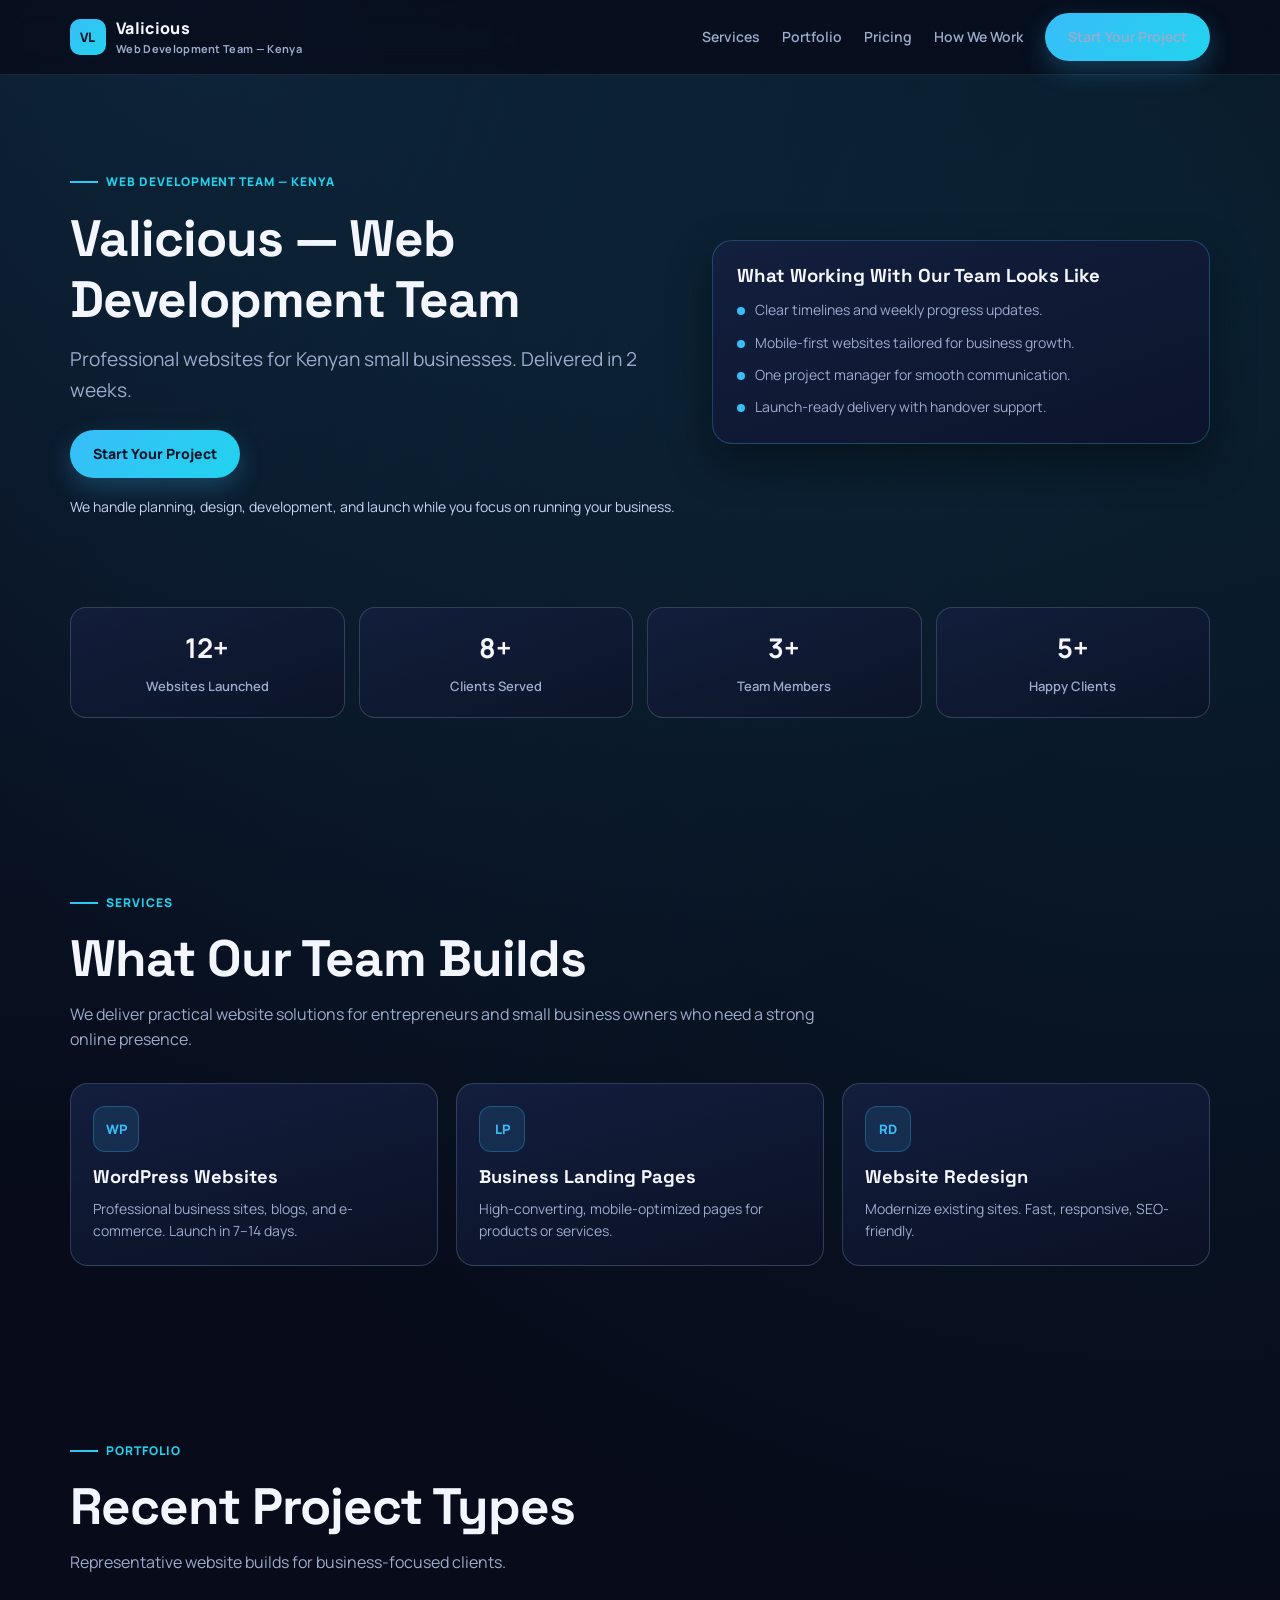
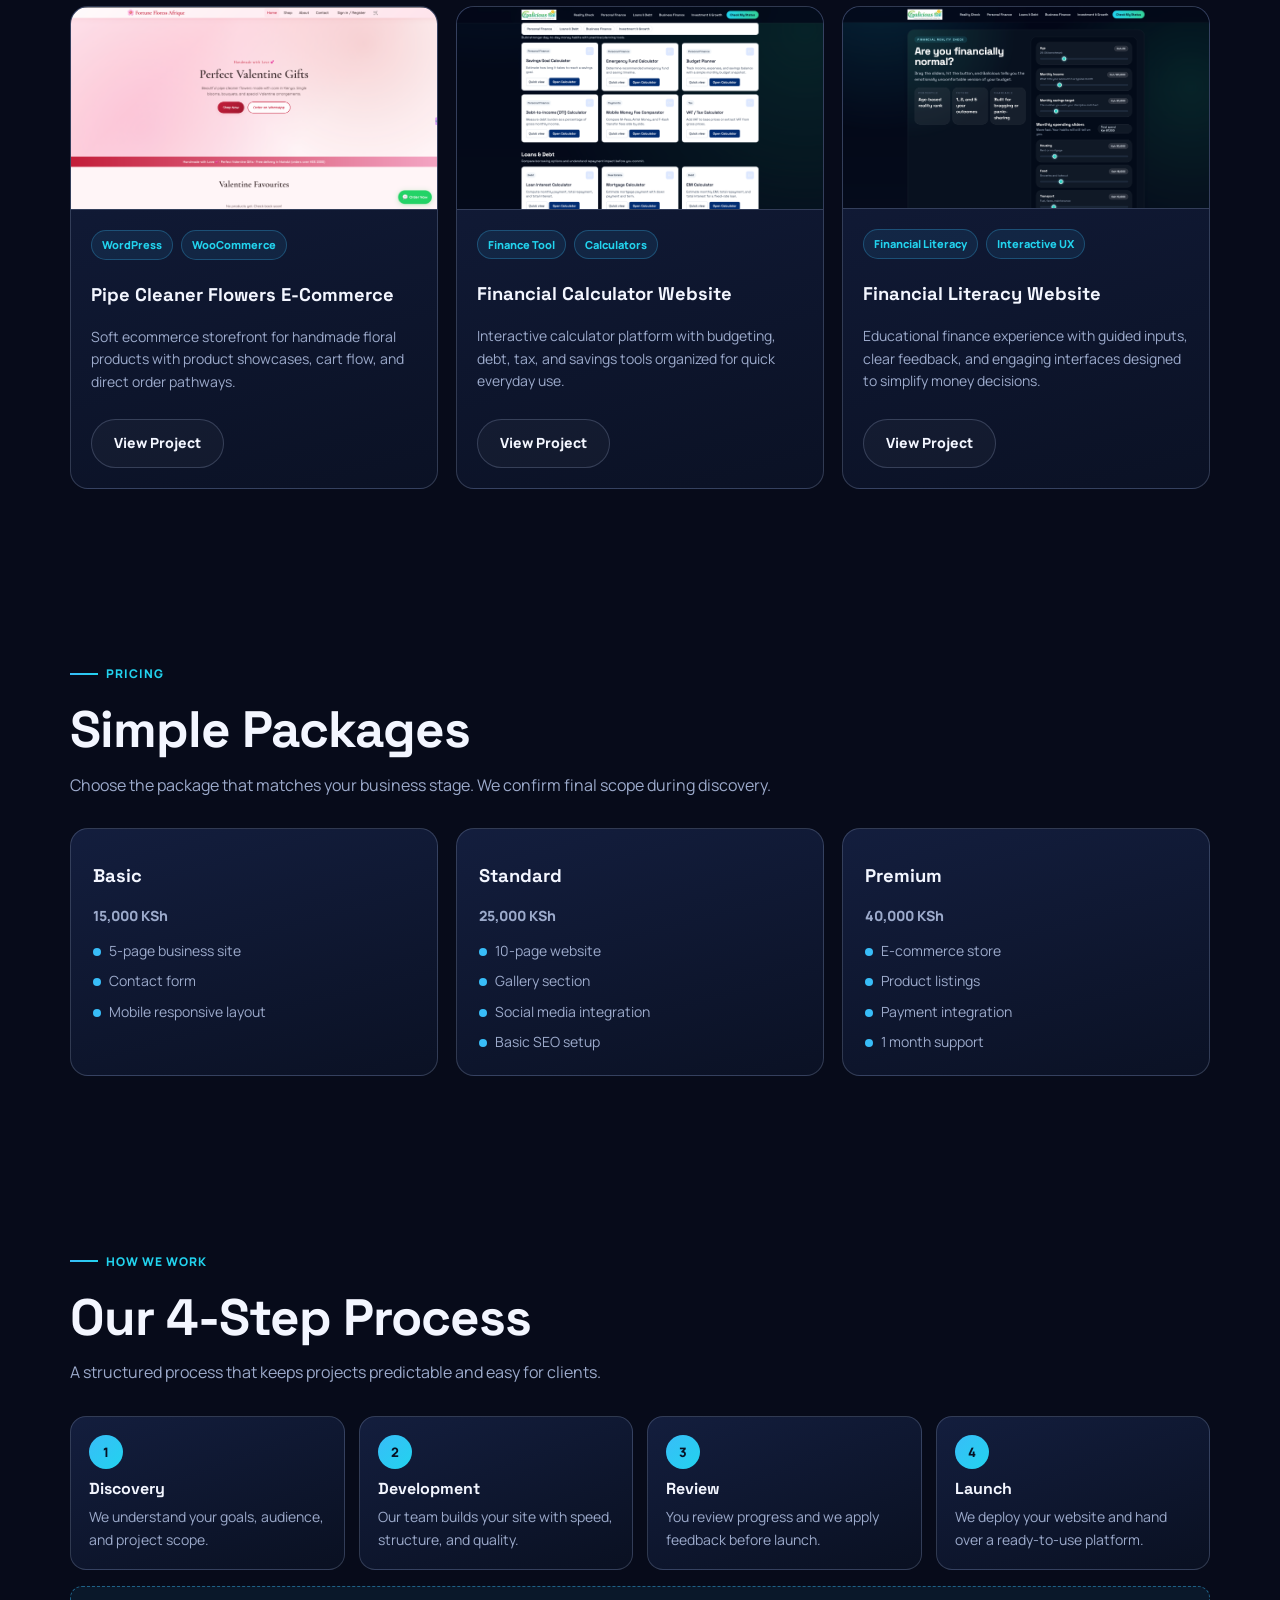
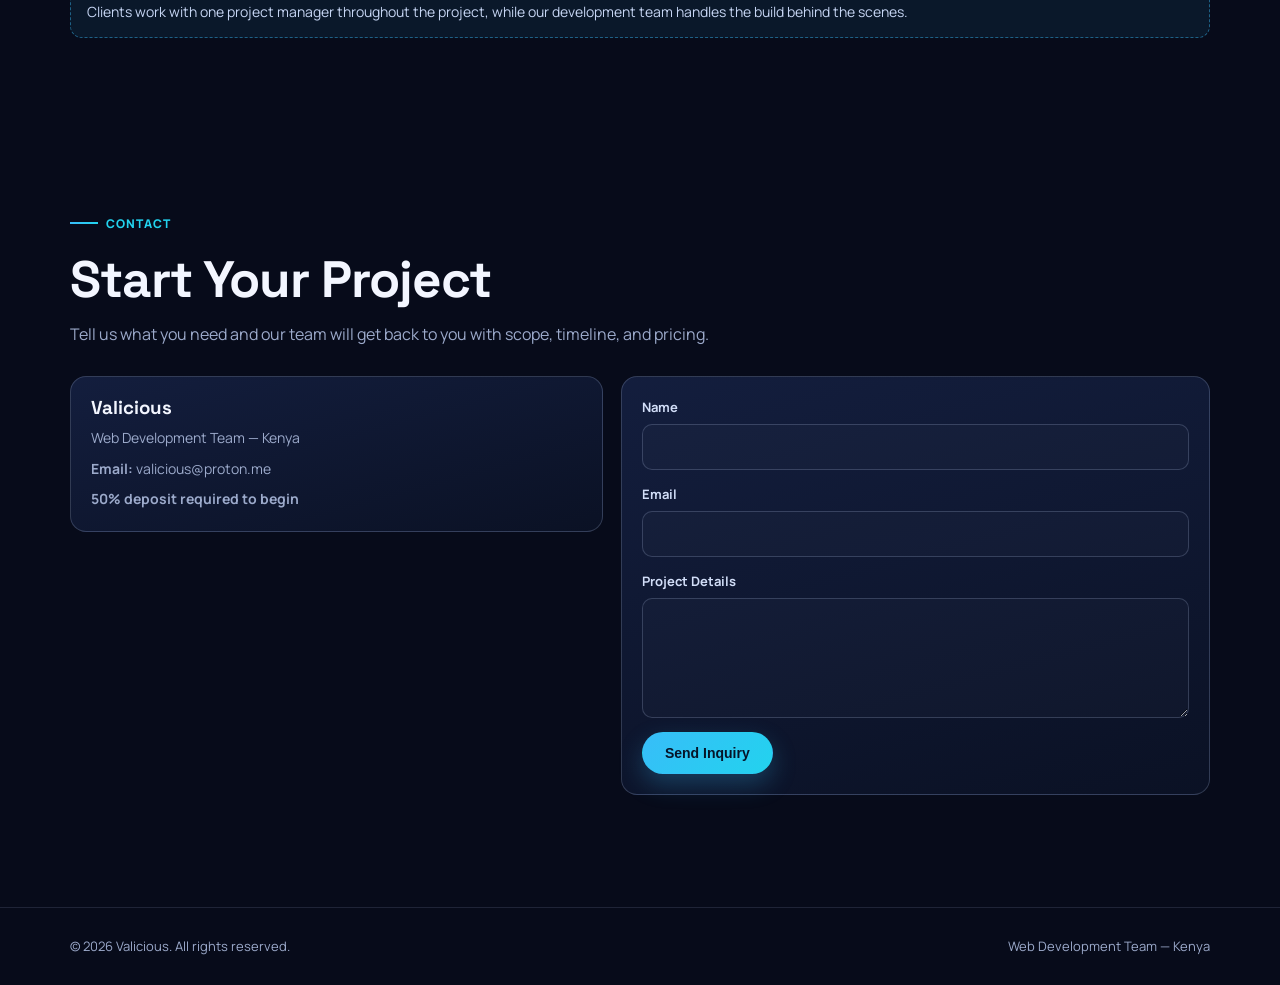
==== commit b123a28b: "Rebrand homepage to Valicious and add portfolio screenshots" ====
--- a/index.html
+++ b/index.html
@@ -1,372 +1,744 @@
 <!DOCTYPE html>
 <html lang="en">
 <head>
-  <meta charset="UTF-8">
-  <meta name="viewport" content="width=device-width, initial-scale=1.0">
-  <meta name="description" content="Nova — Software Engineer & AI Innovator. Building intelligent solutions that drive real-world impact across Africa and beyond.">
-  <meta name="author" content="Nova">
-  <meta property="og:title" content="Nova — Software Engineer & AI Innovator">
-  <meta property="og:description" content="Building intelligent solutions that drive real-world impact across Africa and beyond.">
-  <meta property="og:image" content="img/preview.png">
-  <meta property="og:type" content="website">
-  <meta name="twitter:card" content="summary_large_image">
-  <title>Nova — Software Engineer & AI Innovator</title>
-
-  <!-- Fonts -->
-  <link rel="preconnect" href="https://fonts.googleapis.com">
-  <link rel="preconnect" href="https://fonts.gstatic.com" crossorigin>
-  <link href="https://fonts.googleapis.com/css2?family=Manrope:wght@300;400;500;600;700;800&family=Fraunces:opsz,wght@9..144,400;9..144,500;9..144,600;9..144,700&family=Space+Mono:wght@400;700&display=swap" rel="stylesheet">
-
-  <!-- Tailwind CDN -->
-  <script src="https://cdn.tailwindcss.com"></script>
-  <script>
-    tailwind.config = {
-      theme: {
-        extend: {
-          fontFamily: {
-            sans: ['Manrope','ui-sans-serif','system-ui'],
-            display: ['Fraunces','serif'],
-            mono: ['Space Mono','monospace'],
-          },
-        }
+  <meta charset="UTF-8" />
+  <meta name="viewport" content="width=device-width, initial-scale=1.0" />
+  <meta name="description" content="Valicious is a Web Development Team in Kenya building professional websites for small businesses." />
+  <meta name="author" content="Valicious" />
+  <meta property="og:title" content="Valicious — Web Development Team" />
+  <meta property="og:description" content="Professional websites for Kenyan small businesses. Delivered in 2 weeks." />
+  <meta property="og:type" content="website" />
+  <meta name="twitter:card" content="summary_large_image" />
+  <title>Valicious — Web Development Team</title>
+
+  <link rel="preconnect" href="https://fonts.googleapis.com" />
+  <link rel="preconnect" href="https://fonts.gstatic.com" crossorigin />
+  <link href="https://fonts.googleapis.com/css2?family=Manrope:wght@400;500;600;700;800&family=Space+Grotesk:wght@500;600;700&display=swap" rel="stylesheet" />
+
+  <style>
+    :root {
+      --bg: #070b1a;
+      --bg-soft: #0f1730;
+      --surface: #141f3f;
+      --text: #f3f6ff;
+      --muted: #9caacb;
+      --accent: #38bdf8;
+      --accent-2: #22d3ee;
+      --border: rgba(156, 170, 203, 0.26);
+      --shadow: 0 18px 44px rgba(0, 0, 0, 0.4);
+    }
+
+    * { box-sizing: border-box; margin: 0; padding: 0; }
+    html { scroll-behavior: smooth; }
+
+    body {
+      font-family: "Manrope", system-ui, sans-serif;
+      background:
+        radial-gradient(circle at 8% 0%, rgba(56, 189, 248, 0.12), transparent 28%),
+        radial-gradient(circle at 92% 8%, rgba(34, 211, 238, 0.1), transparent 32%),
+        var(--bg);
+      color: var(--text);
+      line-height: 1.6;
+    }
+
+    h1, h2, h3, h4 { font-family: "Space Grotesk", sans-serif; line-height: 1.2; }
+    img { display: block; width: 100%; height: auto; }
+    a { color: inherit; text-decoration: none; }
+
+    .container { width: min(1140px, 92vw); margin: 0 auto; }
+    .section { padding: 84px 0; }
+
+    .label {
+      display: inline-flex;
+      align-items: center;
+      gap: 8px;
+      color: var(--accent-2);
+      text-transform: uppercase;
+      letter-spacing: 0.08em;
+      font-size: 12px;
+      font-weight: 800;
+      margin-bottom: 16px;
+    }
+
+    .label::before {
+      content: "";
+      width: 28px;
+      height: 2px;
+      background: linear-gradient(90deg, var(--accent), var(--accent-2));
+    }
+
+    .title {
+      font-size: clamp(2rem, 4vw, 3.2rem);
+      letter-spacing: -0.02em;
+      margin-bottom: 12px;
+    }
+
+    .copy {
+      color: var(--muted);
+      max-width: 760px;
+    }
+
+    .nav-wrap {
+      position: sticky;
+      top: 0;
+      z-index: 50;
+      background: rgba(7, 11, 26, 0.76);
+      backdrop-filter: blur(12px);
+      border-bottom: 1px solid rgba(156, 170, 203, 0.14);
+    }
+
+    .nav {
+      min-height: 74px;
+      display: flex;
+      justify-content: space-between;
+      align-items: center;
+      gap: 20px;
+    }
+
+    .brand {
+      display: flex;
+      align-items: center;
+      gap: 10px;
+      font-weight: 800;
+      letter-spacing: 0.02em;
+    }
+
+    .brand-mark {
+      width: 36px;
+      height: 36px;
+      border-radius: 10px;
+      display: grid;
+      place-items: center;
+      background: linear-gradient(135deg, var(--accent), var(--accent-2));
+      color: #061122;
+      font-size: 13px;
+      font-weight: 900;
+    }
+
+    .brand small {
+      display: block;
+      font-size: 11px;
+      color: var(--muted);
+      font-weight: 700;
+      margin-top: -2px;
+    }
+
+    .links {
+      display: flex;
+      align-items: center;
+      gap: 22px;
+    }
+
+    .links a {
+      color: var(--muted);
+      font-size: 14px;
+      font-weight: 600;
+      transition: color .25s ease;
+    }
+
+    .links a:hover { color: var(--text); }
+
+    .btn {
+      display: inline-flex;
+      align-items: center;
+      justify-content: center;
+      border-radius: 999px;
+      padding: 12px 22px;
+      border: 1px solid transparent;
+      font-size: 14px;
+      font-weight: 800;
+      cursor: pointer;
+      transition: all .25s ease;
+    }
+
+    .btn-primary {
+      background: linear-gradient(135deg, var(--accent), var(--accent-2));
+      color: #061428;
+      box-shadow: 0 10px 24px rgba(56, 189, 248, 0.25);
+    }
+
+    .btn-primary:hover { transform: translateY(-2px); }
+
+    .btn-secondary {
+      border-color: var(--border);
+      color: var(--text);
+      background: rgba(255, 255, 255, 0.03);
+    }
+
+    .btn-secondary:hover { border-color: var(--accent); }
+
+    .hero { padding: 90px 0 76px; }
+
+    .hero-grid {
+      display: grid;
+      grid-template-columns: 1.1fr 0.9fr;
+      gap: 34px;
+      align-items: center;
+    }
+
+    .hero h1 { margin-bottom: 14px; }
+
+    .hero-sub {
+      font-size: clamp(1rem, 2vw, 1.2rem);
+      color: var(--muted);
+      margin-bottom: 24px;
+    }
+
+    .hero-note {
+      margin-top: 18px;
+      color: #c9d4f2;
+      font-size: 14px;
+    }
+
+    .hero-card {
+      background: linear-gradient(160deg, rgba(20, 31, 63, 0.96), rgba(12, 20, 42, 0.96));
+      border: 1px solid rgba(56, 189, 248, 0.28);
+      border-radius: 20px;
+      padding: 24px;
+      box-shadow: var(--shadow);
+    }
+
+    .hero-card h3 { margin-bottom: 12px; }
+
+    .hero-card ul {
+      list-style: none;
+      display: grid;
+      gap: 10px;
+    }
+
+    .hero-card li {
+      color: var(--muted);
+      font-size: 14px;
+      display: flex;
+      gap: 10px;
+      align-items: start;
+    }
+
+    .dot {
+      width: 8px;
+      height: 8px;
+      border-radius: 50%;
+      margin-top: 8px;
+      background: var(--accent);
+      flex-shrink: 0;
+    }
+
+    .stats {
+      padding-top: 12px;
+    }
+
+    .stats-grid {
+      display: grid;
+      grid-template-columns: repeat(4, minmax(0, 1fr));
+      gap: 14px;
+    }
+
+    .stat {
+      background: linear-gradient(160deg, rgba(20, 31, 63, 0.8), rgba(12, 19, 39, 0.8));
+      border: 1px solid var(--border);
+      border-radius: 16px;
+      padding: 18px;
+      text-align: center;
+    }
+
+    .stat strong {
+      display: block;
+      font-size: 1.7rem;
+      margin-bottom: 4px;
+    }
+
+    .stat span {
+      font-size: 13px;
+      color: var(--muted);
+      font-weight: 600;
+    }
+
+    .grid-3 {
+      margin-top: 30px;
+      display: grid;
+      grid-template-columns: repeat(3, minmax(0, 1fr));
+      gap: 18px;
+    }
+
+    .card {
+      background: linear-gradient(165deg, rgba(20, 31, 63, 0.96), rgba(11, 18, 37, 0.96));
+      border: 1px solid var(--border);
+      border-radius: 18px;
+      padding: 22px;
+      transition: transform .25s ease, border-color .25s ease;
+    }
+
+    .card:hover {
+      transform: translateY(-5px);
+      border-color: rgba(56, 189, 248, 0.42);
+    }
+
+    .card h3 { margin: 14px 0 10px; font-size: 1.15rem; }
+    .card p { color: var(--muted); font-size: 14px; }
+
+    .icon {
+      width: 46px;
+      height: 46px;
+      border-radius: 12px;
+      display: grid;
+      place-items: center;
+      font-size: 13px;
+      font-weight: 900;
+      color: var(--accent);
+      background: rgba(56, 189, 248, 0.12);
+      border: 1px solid rgba(56, 189, 248, 0.28);
+    }
+
+    .project {
+      overflow: hidden;
+      padding: 0;
+      display: flex;
+      flex-direction: column;
+    }
+
+    .project img {
+      height: 220px;
+      object-fit: cover;
+      border-bottom: 1px solid var(--border);
+    }
+
+    .project-body {
+      padding: 20px;
+      display: flex;
+      flex-direction: column;
+      gap: 10px;
+      height: 100%;
+    }
+
+    .tag-row {
+      display: flex;
+      flex-wrap: wrap;
+      gap: 8px;
+    }
+
+    .tag {
+      padding: 5px 10px;
+      border-radius: 999px;
+      font-size: 11px;
+      font-weight: 800;
+      color: var(--accent-2);
+      background: rgba(56, 189, 248, 0.09);
+      border: 1px solid rgba(56, 189, 248, 0.28);
+    }
+
+    .project .btn { margin-top: auto; width: fit-content; }
+
+    .price {
+      display: inline-block;
+      margin: 8px 0 12px;
+      font-size: 1.5rem;
+      font-weight: 800;
+    }
+
+    .card ul {
+      list-style: none;
+      display: grid;
+      gap: 8px;
+    }
+
+    .card ul li {
+      color: var(--muted);
+      font-size: 14px;
+      display: flex;
+      gap: 8px;
+      align-items: start;
+    }
+
+    .steps {
+      margin-top: 30px;
+      display: grid;
+      grid-template-columns: repeat(4, minmax(0, 1fr));
+      gap: 14px;
+    }
+
+    .step {
+      background: linear-gradient(160deg, rgba(20, 31, 63, 0.96), rgba(10, 17, 34, 0.96));
+      border: 1px solid var(--border);
+      border-radius: 16px;
+      padding: 18px;
+    }
+
+    .step-no {
+      width: 34px;
+      height: 34px;
+      border-radius: 50%;
+      display: grid;
+      place-items: center;
+      margin-bottom: 10px;
+      font-size: 13px;
+      font-weight: 900;
+      color: #071224;
+      background: linear-gradient(135deg, var(--accent), var(--accent-2));
+    }
+
+    .step h4 { margin-bottom: 8px; }
+    .step p { color: var(--muted); font-size: 14px; }
+
+    .manager-note {
+      margin-top: 16px;
+      padding: 14px 16px;
+      border-radius: 12px;
+      border: 1px dashed rgba(56, 189, 248, 0.45);
+      background: rgba(56, 189, 248, 0.07);
+      color: #c6d5f3;
+      font-size: 14px;
+    }
+
+    .contact-wrap {
+      margin-top: 28px;
+      display: grid;
+      grid-template-columns: 0.95fr 1.05fr;
+      gap: 18px;
+      align-items: start;
+    }
+
+    .panel {
+      background: linear-gradient(165deg, rgba(20, 31, 63, 0.96), rgba(11, 18, 37, 0.96));
+      border: 1px solid var(--border);
+      border-radius: 16px;
+      padding: 20px;
+    }
+
+    .panel p { color: var(--muted); font-size: 14px; margin-top: 8px; }
+
+    .field {
+      display: grid;
+      gap: 6px;
+      margin-bottom: 14px;
+    }
+
+    .field label { font-size: 13px; color: #d2def8; font-weight: 700; }
+
+    .field input,
+    .field textarea {
+      border: 1px solid var(--border);
+      background: rgba(255, 255, 255, 0.02);
+      color: var(--text);
+      border-radius: 10px;
+      padding: 11px 12px;
+      font: inherit;
+      font-size: 14px;
+      outline: none;
+    }
+
+    .field textarea { min-height: 120px; resize: vertical; }
+
+    .deposit {
+      margin-top: 10px;
+      font-size: 13px;
+      color: #c9d8f4;
+      font-weight: 700;
+    }
+
+    footer {
+      border-top: 1px solid rgba(156, 170, 203, 0.16);
+      padding: 28px 0;
+      color: var(--muted);
+      font-size: 13px;
+      margin-top: 28px;
+    }
+
+    .menu-btn {
+      display: none;
+      width: 40px;
+      height: 40px;
+      border-radius: 10px;
+      border: 1px solid var(--border);
+      background: transparent;
+      color: var(--text);
+      font-size: 18px;
+    }
+
+    @media (max-width: 980px) {
+      .hero-grid { grid-template-columns: 1fr; }
+      .stats-grid { grid-template-columns: 1fr 1fr; }
+      .grid-3 { grid-template-columns: 1fr 1fr; }
+      .steps { grid-template-columns: 1fr 1fr; }
+      .contact-wrap { grid-template-columns: 1fr; }
+
+      .links {
+        position: absolute;
+        left: 0;
+        right: 0;
+        top: 74px;
+        flex-direction: column;
+        align-items: flex-start;
+        gap: 14px;
+        padding: 16px 4vw;
+        background: #091126;
+        border-bottom: 1px solid var(--border);
+        display: none;
       }
-    }
-  </script>
-
-  <!-- Custom Styles -->
-  <link rel="stylesheet" href="css/styles.css">
-
-  <!-- Favicon -->
-  <link rel="icon" href="data:image/svg+xml,<svg xmlns='http://www.w3.org/2000/svg' viewBox='0 0 100 100'><text y='.9em' font-size='90'>⚡</text></svg>">
+
+      .links.open { display: flex; }
+      .menu-btn { display: inline-grid; place-items: center; }
+    }
+
+    @media (max-width: 680px) {
+      .section { padding: 70px 0; }
+      .stats-grid,
+      .grid-3,
+      .steps { grid-template-columns: 1fr; }
+    }
+  </style>
 </head>
-<body class="loading">
-
-  <!-- Page Loader -->
-  <div class="page-loader" aria-hidden="true">
-    <div class="loader-spinner"></div>
-  </div>
-
-  <!-- Navigation -->
-  <nav class="navbar" id="navbar" role="navigation" aria-label="Main navigation">
-    <div class="max-w-7xl mx-auto px-4 sm:px-6 lg:px-8">
-      <div class="flex items-center justify-between h-16 lg:h-20">
-        <a href="index.html" class="flex items-center gap-2 no-underline" aria-label="Nova — Home">
-          <span class="text-2xl font-bold font-display text-gradient">NV</span>
-          <span class="hidden sm:inline text-sm font-medium text-slate-400">Nova</span>
-        </a>
-        <div class="hidden md:flex items-center gap-8">
-          <a href="index.html" class="nav-link active" data-page="home">Home</a>
-          <a href="about.html" class="nav-link" data-page="about">About</a>
-          <a href="expertise.html" class="nav-link" data-page="expertise">Expertise</a>
-          <a href="projects.html" class="nav-link" data-page="projects">Projects</a>
-          <a href="insights.html" class="nav-link" data-page="insights">Insights</a>
-          <a href="services.html" class="nav-link" data-page="services">Services</a>
-          <a href="contact.html" class="btn btn-primary text-xs !py-2 !px-5" data-page="contact">Let's Talk</a>
+<body>
+  <header class="nav-wrap">
+    <div class="container nav">
+      <a href="#home" class="brand" aria-label="Valicious home">
+        <span class="brand-mark">VL</span>
+        <span>
+          Valicious
+          <small>Web Development Team — Kenya</small>
+        </span>
+      </a>
+
+      <button id="menuBtn" class="menu-btn" aria-label="Toggle menu">☰</button>
+
+      <nav id="navLinks" class="links" aria-label="Main navigation">
+        <a href="#services">Services</a>
+        <a href="#portfolio">Portfolio</a>
+        <a href="#pricing">Pricing</a>
+        <a href="#process">How We Work</a>
+        <a href="#contact" class="btn btn-primary">Start Your Project</a>
+      </nav>
+    </div>
+  </header>
+
+  <main id="home">
+    <section class="hero">
+      <div class="container hero-grid">
+        <div>
+          <p class="label">Web Development Team — Kenya</p>
+          <h1 class="title">Valicious — Web Development Team</h1>
+          <p class="hero-sub">Professional websites for Kenyan small businesses. Delivered in 2 weeks.</p>
+          <a href="#contact" class="btn btn-primary">Start Your Project</a>
+          <p class="hero-note">We handle planning, design, development, and launch while you focus on running your business.</p>
         </div>
-        <button class="md:hidden p-2 -mr-2" id="mobile-menu-btn" aria-label="Toggle menu" aria-expanded="false">
-          <div class="hamburger"><span></span><span></span><span></span></div>
-        </button>
+
+        <aside class="hero-card">
+          <h3>What Working With Our Team Looks Like</h3>
+          <ul>
+            <li><span class="dot"></span>Clear timelines and weekly progress updates.</li>
+            <li><span class="dot"></span>Mobile-first websites tailored for business growth.</li>
+            <li><span class="dot"></span>One project manager for smooth communication.</li>
+            <li><span class="dot"></span>Launch-ready delivery with handover support.</li>
+          </ul>
+        </aside>
       </div>
-    </div>
-  </nav>
-
-  <!-- Mobile Menu -->
-  <div class="mobile-menu" id="mobile-menu" aria-hidden="true">
-    <div class="flex flex-col items-center gap-4">
-      <a href="index.html" class="nav-link" data-page="home">Home</a>
-      <a href="about.html" class="nav-link" data-page="about">About</a>
-      <a href="expertise.html" class="nav-link" data-page="expertise">Expertise</a>
-      <a href="projects.html" class="nav-link" data-page="projects">Projects</a>
-      <a href="insights.html" class="nav-link" data-page="insights">Insights</a>
-      <a href="services.html" class="nav-link" data-page="services">Services</a>
-      <a href="contact.html" class="nav-link" data-page="contact">Contact</a>
-      <a href="cv/view.html" class="nav-link" data-page="cv">Resume</a>
-    </div>
-  </div>
-
-  <main>
-    <!-- ===== HERO ===== -->
-    <section class="hero-gradient min-h-screen flex items-center relative overflow-hidden pt-20">
-      <div class="grid-pattern"></div>
-      <div class="orb orb-emerald w-72 h-72 -top-20 -right-20 lg:w-96 lg:h-96"></div>
-      <div class="orb orb-amber w-60 h-60 bottom-20 -left-20 lg:w-80 lg:h-80"></div>
-
-      <div class="max-w-7xl mx-auto px-4 sm:px-6 lg:px-8 w-full relative z-10">
-        <div class="grid lg:grid-cols-2 gap-12 lg:gap-16 items-center">
-          <!-- Text -->
-          <div class="order-2 lg:order-1">
-            <div class="reveal">
-              <p class="section-label">Software Engineer & AI Innovator</p>
-            </div>
-            <h1 class="reveal font-display text-4xl sm:text-5xl lg:text-6xl xl:text-7xl font-bold tracking-tight mb-6" style="transition-delay:100ms">
-              Hi, I'm <span class="text-gradient">Nova</span>
-            </h1>
-            <div class="reveal mb-6" style="transition-delay:200ms">
-              <p class="text-lg sm:text-xl text-slate-300 leading-relaxed max-w-lg">
-                I build
-                <span id="typing-text" class="text-emerald-400 font-medium"
-                      data-words='["intelligent AI solutions","scalable web applications","community-driven platforms","impactful digital tools"]'>intelligent AI solutions</span><span class="typing-cursor" aria-hidden="true"></span>
-                <br>that drive real-world impact across Africa and beyond.
-              </p>
-            </div>
-            <div class="reveal flex flex-wrap gap-4 mb-10" style="transition-delay:300ms">
-              <a href="projects.html" class="btn btn-primary">
-                View My Work
-                <svg class="w-4 h-4" fill="none" viewBox="0 0 24 24" stroke="currentColor" stroke-width="2"><path stroke-linecap="round" stroke-linejoin="round" d="M17 8l4 4m0 0l-4 4m4-4H3"/></svg>
-              </a>
-              <a href="pdf/NOVA CV.pdf" class="btn btn-secondary" download>
-                <svg class="w-4 h-4" fill="none" viewBox="0 0 24 24" stroke="currentColor" stroke-width="2"><path stroke-linecap="round" stroke-linejoin="round" d="M12 10v6m0 0l-3-3m3 3l3-3m2 8H7a2 2 0 01-2-2V5a2 2 0 012-2h5.586a1 1 0 01.707.293l5.414 5.414a1 1 0 01.293.707V19a2 2 0 01-2 2z"/></svg>
-                Download CV
-              </a>
-            </div>
-            <div class="reveal flex items-center gap-5" style="transition-delay:400ms">
-              <span class="text-xs text-slate-500 font-mono uppercase tracking-wider">Connect</span>
-              <div class="h-px w-8 bg-slate-700"></div>
-              <div class="flex gap-3">
-                <a href="https://github.com/WAIYAH" target="_blank" rel="noopener noreferrer" class="w-9 h-9 rounded-full border border-slate-700 flex items-center justify-center text-slate-400 hover:text-emerald-400 hover:border-emerald-400/30 transition-all duration-300" aria-label="GitHub">
-                  <svg class="w-4 h-4" fill="currentColor" viewBox="0 0 24 24"><path d="M12 0c-6.626 0-12 5.373-12 12 0 5.302 3.438 9.8 8.207 11.387.599.111.793-.261.793-.577v-2.234c-3.338.726-4.033-1.416-4.033-1.416-.546-1.387-1.333-1.756-1.333-1.756-1.089-.745.083-.729.083-.729 1.205.084 1.839 1.237 1.839 1.237 1.07 1.834 2.807 1.304 3.492.997.107-.775.418-1.305.762-1.604-2.665-.305-5.467-1.332-5.467-5.931 0-1.311.469-2.381 1.236-3.221-.124-.303-.535-1.524.117-3.176 0 0 1.008-.322 3.301 1.23.957-.266 1.983-.399 3.003-.404 1.02.005 2.047.138 3.006.404 2.291-1.552 3.297-1.23 3.297-1.23.653 1.653.242 2.874.118 3.176.77.84 1.235 1.911 1.235 3.221 0 4.609-2.807 5.624-5.479 5.921.43.372.823 1.102.823 2.222v3.293c0 .319.192.694.801.576 4.765-1.589 8.199-6.086 8.199-11.386 0-6.627-5.373-12-12-12z"/></svg>
-                </a>
-                <a href="https://www.linkedin.com/in/lucky-nakola-0a657a276" target="_blank" rel="noopener noreferrer" class="w-9 h-9 rounded-full border border-slate-700 flex items-center justify-center text-slate-400 hover:text-emerald-400 hover:border-emerald-400/30 transition-all duration-300" aria-label="LinkedIn">
-                  <svg class="w-4 h-4" fill="currentColor" viewBox="0 0 24 24"><path d="M20.447 20.452h-3.554v-5.569c0-1.328-.027-3.037-1.852-3.037-1.853 0-2.136 1.445-2.136 2.939v5.667H9.351V9h3.414v1.561h.046c.477-.9 1.637-1.85 3.37-1.85 3.601 0 4.267 2.37 4.267 5.455v6.286zM5.337 7.433c-1.144 0-2.063-.926-2.063-2.065 0-1.138.92-2.063 2.063-2.063 1.14 0 2.064.925 2.064 2.063 0 1.139-.925 2.065-2.064 2.065zm1.782 13.019H3.555V9h3.564v11.452zM22.225 0H1.771C.792 0 0 .774 0 1.729v20.542C0 23.227.792 24 1.771 24h20.451C23.2 24 24 23.227 24 22.271V1.729C24 .774 23.2 0 22.222 0h.003z"/></svg>
-                </a>
-                <a href="https://wa.me/254715674828" target="_blank" rel="noopener noreferrer" class="w-9 h-9 rounded-full border border-slate-700 flex items-center justify-center text-slate-400 hover:text-emerald-400 hover:border-emerald-400/30 transition-all duration-300" aria-label="WhatsApp">
-                  <svg class="w-4 h-4" fill="currentColor" viewBox="0 0 24 24"><path d="M17.472 14.382c-.297-.149-1.758-.867-2.03-.967-.273-.099-.471-.148-.67.15-.197.297-.767.966-.94 1.164-.173.199-.347.223-.644.075-.297-.15-1.255-.463-2.39-1.475-.883-.788-1.48-1.761-1.653-2.059-.173-.297-.018-.458.13-.606.134-.133.298-.347.446-.52.149-.174.198-.298.298-.497.099-.198.05-.371-.025-.52-.075-.149-.669-1.612-.916-2.207-.242-.579-.487-.5-.669-.51-.173-.008-.371-.01-.57-.01-.198 0-.52.074-.792.372-.272.297-1.04 1.016-1.04 2.479 0 1.462 1.065 2.875 1.213 3.074.149.198 2.096 3.2 5.077 4.487.709.306 1.262.489 1.694.625.712.227 1.36.195 1.871.118.571-.085 1.758-.719 2.006-1.413.248-.694.248-1.289.173-1.413-.074-.124-.272-.198-.57-.347m-5.421 7.403h-.004a9.87 9.87 0 01-5.031-1.378l-.361-.214-3.741.982.998-3.648-.235-.374a9.86 9.86 0 01-1.51-5.26c.001-5.45 4.436-9.884 9.888-9.884 2.64 0 5.122 1.03 6.988 2.898a9.825 9.825 0 012.893 6.994c-.003 5.45-4.437 9.884-9.885 9.884m8.413-18.297A11.815 11.815 0 0012.05 0C5.495 0 .16 5.335.157 11.892c0 2.096.547 4.142 1.588 5.945L.057 24l6.305-1.654a11.882 11.882 0 005.683 1.448h.005c6.554 0 11.89-5.335 11.893-11.893a11.821 11.821 0 00-3.48-8.413z"/></svg>
-                </a>
-                <a href="https://www.facebook.com/lucky.loonkishu.7" target="_blank" rel="noopener noreferrer" class="w-9 h-9 rounded-full border border-slate-700 flex items-center justify-center text-slate-400 hover:text-blue-400 hover:border-blue-400/30 transition-all duration-300" aria-label="Facebook">
-                  <svg class="w-4 h-4" fill="currentColor" viewBox="0 0 24 24"><path d="M24 12.073c0-6.627-5.373-12-12-12s-12 5.373-12 12c0 5.99 4.388 10.954 10.125 11.854v-8.385H7.078v-3.47h3.047V9.43c0-3.007 1.792-4.669 4.533-4.669 1.312 0 2.686.235 2.686.235v2.953H15.83c-1.491 0-1.956.925-1.956 1.874v2.25h3.328l-.532 3.47h-2.796v8.385C19.612 23.027 24 18.062 24 12.073z"/></svg>
-                </a>
-              </div>
-            </div>
-          </div>
-
-          <!-- Profile Identity -->
-          <div class="order-1 lg:order-2 flex justify-center lg:justify-end">
-            <div class="reveal-scale relative">
-              <div class="relative w-64 h-64 sm:w-80 sm:h-80 lg:w-96 lg:h-96">
-                <div class="absolute inset-0 rounded-full border-2 border-dashed border-emerald-500/20 animate-[spin_30s_linear_infinite]"></div>
-                <div class="absolute inset-4 rounded-full overflow-hidden border-2 border-slate-700/50">
-                  <img src="img/profile.png" alt="Nova profile photo" class="w-full h-full object-cover" width="384" height="384">
-                </div>
-                <div class="absolute inset-0 rounded-full bg-gradient-to-br from-emerald-500/10 to-amber-500/10 blur-2xl -z-10"></div>
-                <div class="absolute -bottom-2 left-1/2 -translate-x-1/2 bg-slate-900/90 backdrop-blur-sm border border-slate-700 rounded-full px-4 py-1.5 flex items-center gap-2">
-                  <span class="relative flex h-2.5 w-2.5">
-                    <span class="animate-ping absolute inline-flex h-full w-full rounded-full bg-emerald-400 opacity-75"></span>
-                    <span class="relative inline-flex rounded-full h-2.5 w-2.5 bg-emerald-500"></span>
-                  </span>
-                  <span class="text-xs font-medium text-slate-300">Available for work</span>
-                </div>
-              </div>
-            </div>
-          </div>
-        </div>
-
-        <!-- Stats Bar -->
-        <div class="reveal mt-16 lg:mt-24 pt-8 border-t border-slate-800/50">
-          <div class="grid grid-cols-2 md:grid-cols-4 gap-8 text-center">
-            <div>
-              <p class="stat-number text-gradient" data-count="10" data-suffix="+">0</p>
-              <p class="text-sm text-slate-500 mt-1">Projects Delivered</p>
-            </div>
-            <div>
-              <p class="stat-number text-gradient" data-count="15" data-suffix="+">0</p>
-              <p class="text-sm text-slate-500 mt-1">Technologies</p>
-            </div>
-            <div>
-              <p class="stat-number text-gradient" data-count="3" data-suffix="+">0</p>
-              <p class="text-sm text-slate-500 mt-1">Years Experience</p>
-            </div>
-            <div>
-              <p class="stat-number text-gradient" data-count="5" data-suffix="+">0</p>
-              <p class="text-sm text-slate-500 mt-1">Happy Clients</p>
-            </div>
-          </div>
-        </div>
-
-        <!-- Scroll indicator -->
-        <div class="hidden lg:flex justify-center mt-12">
-          <a href="#featured" class="flex flex-col items-center gap-2 text-slate-500 hover:text-emerald-400 transition-colors" aria-label="Scroll to featured work">
-            <span class="text-xs font-mono uppercase tracking-widest">Scroll</span>
-            <div class="w-5 h-8 border border-slate-600 rounded-full flex justify-center pt-1.5">
-              <div class="w-1 h-2 bg-slate-400 rounded-full" style="animation: scroll-indicator 1.5s infinite"></div>
-            </div>
-          </a>
+    </section>
+
+    <section class="section stats" aria-label="Business stats">
+      <div class="container">
+        <div class="stats-grid">
+          <article class="stat"><strong>12+</strong><span>Websites Launched</span></article>
+          <article class="stat"><strong>8+</strong><span>Clients Served</span></article>
+          <article class="stat"><strong>3+</strong><span>Team Members</span></article>
+          <article class="stat"><strong>5+</strong><span>Happy Clients</span></article>
         </div>
       </div>
     </section>
 
-    <!-- ===== FEATURED PROJECTS ===== -->
-    <section id="featured" class="py-24 lg:py-32 bg-gradient-to-b from-[#fff7ed] to-[#efe6d9] relative">
-      <div class="max-w-7xl mx-auto px-4 sm:px-6 lg:px-8">
-        <div class="flex flex-col sm:flex-row sm:items-end sm:justify-between gap-4 mb-12">
-          <div class="reveal">
-            <p class="section-label">Featured Work</p>
-            <h2 class="section-heading text-white">Selected <span class="text-gradient">Projects</span></h2>
-          </div>
-          <div class="reveal" style="transition-delay:100ms">
-            <a href="projects.html" class="text-sm text-emerald-400 hover:text-emerald-300 font-medium flex items-center gap-1 transition-colors">
-              View all projects
-              <svg class="w-4 h-4" fill="none" viewBox="0 0 24 24" stroke="currentColor" stroke-width="2"><path stroke-linecap="round" stroke-linejoin="round" d="M17 8l4 4m0 0l-4 4m4-4H3"/></svg>
-            </a>
-          </div>
-        </div>
-
-        <div class="grid md:grid-cols-2 lg:grid-cols-3 gap-6 stagger-children">
-          <!-- SpendHack -->
-          <article class="card group">
-            <div class="relative overflow-hidden rounded-lg mb-4">
-              <img src="img/Spendhack.png" alt="SpendHack WhatsApp Chatbot" class="card-image" loading="lazy" width="600" height="375">
-              <div class="project-overlay"><div class="flex gap-2"><span class="badge">Python</span><span class="badge">WhatsApp API</span></div></div>
-            </div>
-            <h3 class="font-display font-semibold text-lg text-white mb-2 group-hover:text-emerald-400 transition-colors">SpendHack</h3>
-            <p class="text-sm text-slate-400 mb-4 leading-relaxed">AI-powered financial assistant built on WhatsApp — helping users track expenses and build smarter spending habits.</p>
-            <a href="https://spendhackv1.vercel.app/" target="_blank" rel="noopener noreferrer" class="text-sm font-medium text-emerald-400 hover:text-emerald-300 flex items-center gap-1 transition-colors">
-              Live Demo <svg class="w-3.5 h-3.5" fill="none" viewBox="0 0 24 24" stroke="currentColor" stroke-width="2"><path stroke-linecap="round" stroke-linejoin="round" d="M10 6H6a2 2 0 00-2 2v10a2 2 0 002 2h10a2 2 0 002-2v-4M14 4h6m0 0v6m0-6L10 14"/></svg>
-            </a>
-          </article>
-
-          <!-- Smart Job Assistant -->
-          <article class="card group">
-            <div class="relative overflow-hidden rounded-lg mb-4">
-              <img src="img/SmartJobAppAssistant.png" alt="Smart Job Application Assistant" class="card-image" loading="lazy" width="600" height="375">
-              <div class="project-overlay"><div class="flex gap-2"><span class="badge">AI</span><span class="badge">JavaScript</span></div></div>
-            </div>
-            <h3 class="font-display font-semibold text-lg text-white mb-2 group-hover:text-emerald-400 transition-colors">Smart Job Assistant</h3>
-            <p class="text-sm text-slate-400 mb-4 leading-relaxed">An intelligent tool that streamlines the job application process — helping users find, apply, and land opportunities faster.</p>
-            <a href="https://smart-job-application-assistant.vercel.app/" target="_blank" rel="noopener noreferrer" class="text-sm font-medium text-emerald-400 hover:text-emerald-300 flex items-center gap-1 transition-colors">
-              Live Demo <svg class="w-3.5 h-3.5" fill="none" viewBox="0 0 24 24" stroke="currentColor" stroke-width="2"><path stroke-linecap="round" stroke-linejoin="round" d="M10 6H6a2 2 0 00-2 2v10a2 2 0 002 2h10a2 2 0 002-2v-4M14 4h6m0 0v6m0-6L10 14"/></svg>
-            </a>
-          </article>
-
-          <!-- Nova Expert Systems -->
-          <article class="card group">
-            <div class="relative overflow-hidden rounded-lg mb-4">
-              <img src="img/nestech.png" alt="Nova Expert Systems" class="card-image" loading="lazy" width="600" height="375">
-              <div class="project-overlay"><div class="flex gap-2"><span class="badge">Full Stack</span><span class="badge">Business</span></div></div>
-            </div>
-            <h3 class="font-display font-semibold text-lg text-white mb-2 group-hover:text-emerald-400 transition-colors">Nova Expert Systems</h3>
-            <p class="text-sm text-slate-400 mb-4 leading-relaxed">Full-featured company website for Nova Expert Systems — showcasing services, portfolio, and establishing digital business presence.</p>
-            <a href="https://nakolaexpertsystems.vercel.app/" target="_blank" rel="noopener noreferrer" class="text-sm font-medium text-emerald-400 hover:text-emerald-300 flex items-center gap-1 transition-colors">
-              Live Demo <svg class="w-3.5 h-3.5" fill="none" viewBox="0 0 24 24" stroke="currentColor" stroke-width="2"><path stroke-linecap="round" stroke-linejoin="round" d="M10 6H6a2 2 0 00-2 2v10a2 2 0 002 2h10a2 2 0 002-2v-4M14 4h6m0 0v6m0-6L10 14"/></svg>
-            </a>
+    <section id="services" class="section">
+      <div class="container">
+        <p class="label">Services</p>
+        <h2 class="title">What Our Team Builds</h2>
+        <p class="copy">We deliver practical website solutions for entrepreneurs and small business owners who need a strong online presence.</p>
+
+        <div class="grid-3">
+          <article class="card">
+            <div class="icon">WP</div>
+            <h3>WordPress Websites</h3>
+            <p>Professional business sites, blogs, and e-commerce. Launch in 7–14 days.</p>
+          </article>
+
+          <article class="card">
+            <div class="icon">LP</div>
+            <h3>Business Landing Pages</h3>
+            <p>High-converting, mobile-optimized pages for products or services.</p>
+          </article>
+
+          <article class="card">
+            <div class="icon">RD</div>
+            <h3>Website Redesign</h3>
+            <p>Modernize existing sites. Fast, responsive, SEO-friendly.</p>
           </article>
         </div>
       </div>
     </section>
 
-    <!-- ===== EXPERTISE OVERVIEW ===== -->
-    <section class="py-24 lg:py-32 relative" style="background:#f7f1e7">
-      <div class="max-w-7xl mx-auto px-4 sm:px-6 lg:px-8">
-        <div class="text-center mb-16 reveal">
-          <p class="section-label justify-center">What I Do</p>
-          <h2 class="section-heading text-white">Turning Ideas Into <span class="text-gradient">Reality</span></h2>
-          <p class="mt-4 text-slate-400 max-w-2xl mx-auto">From AI-driven solutions to full-stack web platforms, I bridge the gap between complex technology and real-world impact.</p>
-        </div>
-
-        <div class="grid sm:grid-cols-2 lg:grid-cols-3 gap-6 stagger-children">
-          <div class="card text-center p-8">
-            <div class="w-14 h-14 mx-auto mb-5 rounded-xl bg-emerald-500/10 flex items-center justify-center">
-              <svg class="w-7 h-7 text-emerald-400" fill="none" viewBox="0 0 24 24" stroke="currentColor" stroke-width="1.5"><path stroke-linecap="round" stroke-linejoin="round" d="M9.75 3.104v5.714a2.25 2.25 0 01-.659 1.591L5 14.5M9.75 3.104c-.251.023-.501.05-.75.082m.75-.082a24.301 24.301 0 014.5 0m0 0v5.714c0 .597.237 1.17.659 1.591L19.8 14.5M14.25 3.104c.251.023.501.05.75.082M19.8 14.5l-2.147 2.146a.75.75 0 01-.532.22H6.879a.75.75 0 01-.53-.22L4.2 14.5"/></svg>
+    <section id="portfolio" class="section">
+      <div class="container">
+        <p class="label">Portfolio</p>
+        <h2 class="title">Recent Project Types</h2>
+        <p class="copy">Representative website builds for business-focused clients.</p>
+
+        <div class="grid-3">
+          <article class="card project">
+            <img src="img/portfolio-3.png" alt="Pipe cleaner flowers ecommerce website screenshot" loading="lazy" />
+            <div class="project-body">
+              <div class="tag-row"><span class="tag">WordPress</span><span class="tag">WooCommerce</span></div>
+              <h3>Pipe Cleaner Flowers E-Commerce</h3>
+              <p>Soft ecommerce storefront for handmade floral products with product showcases, cart flow, and direct order pathways.</p>
+              <a href="https://justin-rvnj.vercel.app/" class="btn btn-secondary" target="_blank" rel="noopener noreferrer" aria-label="View Pipe Cleaner Flowers E-Commerce project">View Project</a>
             </div>
-            <h3 class="font-display font-semibold text-lg text-white mb-3">AI & Machine Learning</h3>
-            <p class="text-sm text-slate-400 leading-relaxed">Building intelligent systems — from chatbots and recommendation engines to predictive models that solve real problems.</p>
-          </div>
-          <div class="card text-center p-8">
-            <div class="w-14 h-14 mx-auto mb-5 rounded-xl bg-amber-500/10 flex items-center justify-center">
-              <svg class="w-7 h-7 text-amber-400" fill="none" viewBox="0 0 24 24" stroke="currentColor" stroke-width="1.5"><path stroke-linecap="round" stroke-linejoin="round" d="M17.25 6.75L22.5 12l-5.25 5.25m-10.5 0L1.5 12l5.25-5.25m7.5-3l-4.5 16.5"/></svg>
+          </article>
+
+          <article class="card project">
+            <img src="img/portfolio-1.png" alt="Financial calculator website screenshot" loading="lazy" />
+            <div class="project-body">
+              <div class="tag-row"><span class="tag">Finance Tool</span><span class="tag">Calculators</span></div>
+              <h3>Financial Calculator Website</h3>
+              <p>Interactive calculator platform with budgeting, debt, tax, and savings tools organized for quick everyday use.</p>
+              <a href="https://galiciousfinancialcalculator.vercel.app/calculators/budget-planner" class="btn btn-secondary" target="_blank" rel="noopener noreferrer" aria-label="View Financial Calculator Website project">View Project</a>
             </div>
-            <h3 class="font-display font-semibold text-lg text-white mb-3">Full-Stack Development</h3>
-            <p class="text-sm text-slate-400 leading-relaxed">Crafting responsive, performant web applications with modern frameworks and clean, maintainable architecture.</p>
-          </div>
-          <div class="card text-center p-8">
-            <div class="w-14 h-14 mx-auto mb-5 rounded-xl bg-amber-500/10 flex items-center justify-center">
-              <svg class="w-7 h-7 text-amber-400" fill="none" viewBox="0 0 24 24" stroke="currentColor" stroke-width="1.5"><path stroke-linecap="round" stroke-linejoin="round" d="M20.25 8.511c.884.284 1.5 1.128 1.5 2.097v4.286c0 1.136-.847 2.1-1.98 2.193-.34.027-.68.052-1.02.072v3.091l-3-3c-1.354 0-2.694-.055-4.02-.163a2.115 2.115 0 01-.825-.242m9.345-8.334a2.126 2.126 0 00-.476-.095 48.64 48.64 0 00-8.048 0c-1.131.094-1.976 1.057-1.976 2.192v4.286c0 .837.46 1.58 1.155 1.951m9.345-8.334V6.637c0-1.621-1.152-3.026-2.76-3.235A48.455 48.455 0 0011.25 3c-2.115 0-4.198.137-6.24.402-1.608.209-2.76 1.614-2.76 3.235v6.226c0 1.621 1.152 3.026 2.76 3.235.577.075 1.157.14 1.74.194V21l4.155-4.155"/></svg>
+          </article>
+
+          <article class="card project">
+            <img src="img/portfolio-2.png" alt="Financial literacy website screenshot" loading="lazy" />
+            <div class="project-body">
+              <div class="tag-row"><span class="tag">Financial Literacy</span><span class="tag">Interactive UX</span></div>
+              <h3>Financial Literacy Website</h3>
+              <p>Educational finance experience with guided inputs, clear feedback, and engaging interfaces designed to simplify money decisions.</p>
+              <a href="#" class="btn btn-secondary" aria-label="View Financial Literacy Website project">View Project</a>
             </div>
-            <h3 class="font-display font-semibold text-lg text-white mb-3">Community Impact</h3>
-            <p class="text-sm text-slate-400 leading-relaxed">Leveraging technology to uplift African communities — in education, healthcare, agriculture, and digital access.</p>
-          </div>
-        </div>
-
-        <div class="text-center mt-12 reveal">
-          <a href="expertise.html" class="btn btn-secondary">
-            Explore My Expertise
-            <svg class="w-4 h-4" fill="none" viewBox="0 0 24 24" stroke="currentColor" stroke-width="2"><path stroke-linecap="round" stroke-linejoin="round" d="M17 8l4 4m0 0l-4 4m4-4H3"/></svg>
-          </a>
+          </article>
         </div>
       </div>
     </section>
 
-    <!-- ===== CTA ===== -->
-    <section class="py-24 lg:py-32 relative overflow-hidden">
-      <div class="absolute inset-0 bg-gradient-to-r from-emerald-500/5 via-amber-500/5 to-emerald-500/5"></div>
-      <div class="grid-pattern"></div>
-      <div class="max-w-4xl mx-auto px-4 sm:px-6 lg:px-8 text-center relative z-10">
-        <div class="reveal">
-          <p class="section-label justify-center">Let's Collaborate</p>
-          <h2 class="section-heading text-white mb-6">Have a Project in Mind?</h2>
-          <p class="text-lg text-slate-400 mb-10 max-w-2xl mx-auto">I'm always open to discussing new projects, creative ideas, or opportunities to be part of something impactful.</p>
-          <div class="flex flex-wrap justify-center gap-4">
-            <a href="contact.html" class="btn btn-gold">
-              <svg class="w-4 h-4" fill="none" viewBox="0 0 24 24" stroke="currentColor" stroke-width="2"><path stroke-linecap="round" stroke-linejoin="round" d="M21.75 6.75v10.5a2.25 2.25 0 01-2.25 2.25h-15a2.25 2.25 0 01-2.25-2.25V6.75m19.5 0A2.25 2.25 0 0019.5 4.5h-15a2.25 2.25 0 00-2.25 2.25m19.5 0v.243a2.25 2.25 0 01-1.07 1.916l-7.5 4.615a2.25 2.25 0 01-2.36 0L3.32 8.91a2.25 2.25 0 01-1.07-1.916V6.75"/></svg>
-              Get In Touch
-            </a>
-            <a href="cv/view.html" class="btn btn-secondary">View My Resume</a>
-          </div>
+    <section id="pricing" class="section">
+      <div class="container">
+        <p class="label">Pricing</p>
+        <h2 class="title">Simple Packages</h2>
+        <p class="copy">Choose the package that matches your business stage. We confirm final scope during discovery.</p>
+
+        <div class="grid-3">
+          <article class="card">
+            <h3>Basic</h3>
+            <p class="price">15,000 KSh</p>
+            <ul>
+              <li><span class="dot"></span>5-page business site</li>
+              <li><span class="dot"></span>Contact form</li>
+              <li><span class="dot"></span>Mobile responsive layout</li>
+            </ul>
+          </article>
+
+          <article class="card">
+            <h3>Standard</h3>
+            <p class="price">25,000 KSh</p>
+            <ul>
+              <li><span class="dot"></span>10-page website</li>
+              <li><span class="dot"></span>Gallery section</li>
+              <li><span class="dot"></span>Social media integration</li>
+              <li><span class="dot"></span>Basic SEO setup</li>
+            </ul>
+          </article>
+
+          <article class="card">
+            <h3>Premium</h3>
+            <p class="price">40,000 KSh</p>
+            <ul>
+              <li><span class="dot"></span>E-commerce store</li>
+              <li><span class="dot"></span>Product listings</li>
+              <li><span class="dot"></span>Payment integration</li>
+              <li><span class="dot"></span>1 month support</li>
+            </ul>
+          </article>
+        </div>
+      </div>
+    </section>
+
+    <section id="process" class="section">
+      <div class="container">
+        <p class="label">How We Work</p>
+        <h2 class="title">Our 4-Step Process</h2>
+        <p class="copy">A structured process that keeps projects predictable and easy for clients.</p>
+
+        <div class="steps">
+          <article class="step">
+            <div class="step-no">1</div>
+            <h4>Discovery</h4>
+            <p>We understand your goals, audience, and project scope.</p>
+          </article>
+          <article class="step">
+            <div class="step-no">2</div>
+            <h4>Development</h4>
+            <p>Our team builds your site with speed, structure, and quality.</p>
+          </article>
+          <article class="step">
+            <div class="step-no">3</div>
+            <h4>Review</h4>
+            <p>You review progress and we apply feedback before launch.</p>
+          </article>
+          <article class="step">
+            <div class="step-no">4</div>
+            <h4>Launch</h4>
+            <p>We deploy your website and hand over a ready-to-use platform.</p>
+          </article>
+        </div>
+
+        <p class="manager-note">Clients work with one project manager throughout the project, while our development team handles the build behind the scenes.</p>
+      </div>
+    </section>
+
+    <section id="contact" class="section">
+      <div class="container">
+        <p class="label">Contact</p>
+        <h2 class="title">Start Your Project</h2>
+        <p class="copy">Tell us what you need and our team will get back to you with scope, timeline, and pricing.</p>
+
+        <div class="contact-wrap">
+          <article class="panel">
+            <h3>Valicious</h3>
+            <p>Web Development Team — Kenya</p>
+            <p><strong>Email:</strong> <a href="mailto:valicious@proton.me">valicious@proton.me</a></p>
+            <p class="deposit">50% deposit required to begin</p>
+          </article>
+
+          <form class="panel" action="mailto:valicious@proton.me" method="post" enctype="text/plain">
+            <div class="field">
+              <label for="name">Name</label>
+              <input id="name" name="name" type="text" required />
+            </div>
+            <div class="field">
+              <label for="email">Email</label>
+              <input id="email" name="email" type="email" required />
+            </div>
+            <div class="field">
+              <label for="message">Project Details</label>
+              <textarea id="message" name="message" required></textarea>
+            </div>
+            <button class="btn btn-primary" type="submit">Send Inquiry</button>
+          </form>
         </div>
       </div>
     </section>
   </main>
 
-  <!-- Footer -->
-  <footer class="footer-gradient pt-16 pb-8 border-t border-slate-800/50">
-    <div class="max-w-7xl mx-auto px-4 sm:px-6 lg:px-8">
-      <div class="grid sm:grid-cols-2 lg:grid-cols-4 gap-10 mb-12">
-        <div class="sm:col-span-2 lg:col-span-1">
-          <a href="index.html" class="inline-flex items-center gap-2 mb-4"><span class="text-2xl font-bold font-display text-gradient">NV</span></a>
-          <p class="text-sm text-slate-400 leading-relaxed mb-4">Software Engineer & AI Innovator building impactful digital solutions for Africa and beyond.</p>
-          <div class="flex gap-3">
-            <a href="https://github.com/WAIYAH" target="_blank" rel="noopener noreferrer" class="w-8 h-8 rounded-full border border-slate-700 flex items-center justify-center text-slate-400 hover:text-emerald-400 hover:border-emerald-400/30 transition-all duration-300" aria-label="GitHub"><svg class="w-3.5 h-3.5" fill="currentColor" viewBox="0 0 24 24"><path d="M12 0c-6.626 0-12 5.373-12 12 0 5.302 3.438 9.8 8.207 11.387.599.111.793-.261.793-.577v-2.234c-3.338.726-4.033-1.416-4.033-1.416-.546-1.387-1.333-1.756-1.333-1.756-1.089-.745.083-.729.083-.729 1.205.084 1.839 1.237 1.839 1.237 1.07 1.834 2.807 1.304 3.492.997.107-.775.418-1.305.762-1.604-2.665-.305-5.467-1.332-5.467-5.931 0-1.311.469-2.381 1.236-3.221-.124-.303-.535-1.524.117-3.176 0 0 1.008-.322 3.301 1.23.957-.266 1.983-.399 3.003-.404 1.02.005 2.047.138 3.006.404 2.291-1.552 3.297-1.23 3.297-1.23.653 1.653.242 2.874.118 3.176.77.84 1.235 1.911 1.235 3.221 0 4.609-2.807 5.624-5.479 5.921.43.372.823 1.102.823 2.222v3.293c0 .319.192.694.801.576 4.765-1.589 8.199-6.086 8.199-11.386 0-6.627-5.373-12-12-12z"/></svg></a>
-            <a href="https://www.linkedin.com/in/lucky-nakola-0a657a276" target="_blank" rel="noopener noreferrer" class="w-8 h-8 rounded-full border border-slate-700 flex items-center justify-center text-slate-400 hover:text-emerald-400 hover:border-emerald-400/30 transition-all duration-300" aria-label="LinkedIn"><svg class="w-3.5 h-3.5" fill="currentColor" viewBox="0 0 24 24"><path d="M20.447 20.452h-3.554v-5.569c0-1.328-.027-3.037-1.852-3.037-1.853 0-2.136 1.445-2.136 2.939v5.667H9.351V9h3.414v1.561h.046c.477-.9 1.637-1.85 3.37-1.85 3.601 0 4.267 2.37 4.267 5.455v6.286zM5.337 7.433c-1.144 0-2.063-.926-2.063-2.065 0-1.138.92-2.063 2.063-2.063 1.14 0 2.064.925 2.064 2.063 0 1.139-.925 2.065-2.064 2.065zm1.782 13.019H3.555V9h3.564v11.452zM22.225 0H1.771C.792 0 0 .774 0 1.729v20.542C0 23.227.792 24 1.771 24h20.451C23.2 24 24 23.227 24 22.271V1.729C24 .774 23.2 0 22.222 0h.003z"/></svg></a>
-            <a href="https://wa.me/254715674828" target="_blank" rel="noopener noreferrer" class="w-8 h-8 rounded-full border border-slate-700 flex items-center justify-center text-slate-400 hover:text-emerald-400 hover:border-emerald-400/30 transition-all duration-300" aria-label="WhatsApp"><svg class="w-3.5 h-3.5" fill="currentColor" viewBox="0 0 24 24"><path d="M17.472 14.382c-.297-.149-1.758-.867-2.03-.967-.273-.099-.471-.148-.67.15-.197.297-.767.966-.94 1.164-.173.199-.347.223-.644.075-.297-.15-1.255-.463-2.39-1.475-.883-.788-1.48-1.761-1.653-2.059-.173-.297-.018-.458.13-.606.134-.133.298-.347.446-.52.149-.174.198-.298.298-.497.099-.198.05-.371-.025-.52-.075-.149-.669-1.612-.916-2.207-.242-.579-.487-.5-.669-.51-.173-.008-.371-.01-.57-.01-.198 0-.52.074-.792.372-.272.297-1.04 1.016-1.04 2.479 0 1.462 1.065 2.875 1.213 3.074.149.198 2.096 3.2 5.077 4.487.709.306 1.262.489 1.694.625.712.227 1.36.195 1.871.118.571-.085 1.758-.719 2.006-1.413.248-.694.248-1.289.173-1.413-.074-.124-.272-.198-.57-.347m-5.421 7.403h-.004a9.87 9.87 0 01-5.031-1.378l-.361-.214-3.741.982.998-3.648-.235-.374a9.86 9.86 0 01-1.51-5.26c.001-5.45 4.436-9.884 9.888-9.884 2.64 0 5.122 1.03 6.988 2.898a9.825 9.825 0 012.893 6.994c-.003 5.45-4.437 9.884-9.885 9.884m8.413-18.297A11.815 11.815 0 0012.05 0C5.495 0 .16 5.335.157 11.892c0 2.096.547 4.142 1.588 5.945L.057 24l6.305-1.654a11.882 11.882 0 005.683 1.448h.005c6.554 0 11.89-5.335 11.893-11.893a11.821 11.821 0 00-3.48-8.413z"/></svg></a>
-          </div>
-        </div>
-        <div>
-          <h4 class="font-display font-semibold text-sm text-white mb-4">Navigation</h4>
-          <ul class="space-y-2.5">
-            <li><a href="about.html" class="text-sm text-slate-400 hover:text-emerald-400 transition-colors">About</a></li>
-            <li><a href="expertise.html" class="text-sm text-slate-400 hover:text-emerald-400 transition-colors">Expertise</a></li>
-            <li><a href="projects.html" class="text-sm text-slate-400 hover:text-emerald-400 transition-colors">Projects</a></li>
-            <li><a href="insights.html" class="text-sm text-slate-400 hover:text-emerald-400 transition-colors">Insights</a></li>
-          </ul>
-        </div>
-        <div>
-          <h4 class="font-display font-semibold text-sm text-white mb-4">Resources</h4>
-          <ul class="space-y-2.5">
-            <li><a href="cv/view.html" class="text-sm text-slate-400 hover:text-emerald-400 transition-colors">Resume</a></li>
-            <li><a href="cv/download.html" class="text-sm text-slate-400 hover:text-emerald-400 transition-colors">Download CV</a></li>
-            <li><a href="https://github.com/WAIYAH" target="_blank" rel="noopener noreferrer" class="text-sm text-slate-400 hover:text-emerald-400 transition-colors">GitHub</a></li>
-          </ul>
-        </div>
-        <div>
-          <h4 class="font-display font-semibold text-sm text-white mb-4">Get in Touch</h4>
-          <ul class="space-y-2.5">
-            <li><a href="mailto:luckiesdabwoy@gmail.com" class="text-sm text-slate-400 hover:text-emerald-400 transition-colors">luckiesdabwoy@gmail.com</a></li>
-            <li><a href="https://wa.me/254715674828" target="_blank" class="text-sm text-slate-400 hover:text-emerald-400 transition-colors">+254 715 674 828</a></li>
-            
-          </ul>
-        </div>
-      </div>
-      <div class="pt-8 border-t border-slate-800/50 flex flex-col sm:flex-row justify-between items-center gap-4">
-        <p class="text-xs text-slate-500">© 2026 Nova. Crafted with precision and purpose.</p>
-        <p class="text-xs text-slate-600 font-mono">v2.0 — Built with semantic HTML, Tailwind CSS & vanilla JS</p>
-      </div>
+  <footer>
+    <div class="container" style="display:flex;justify-content:space-between;gap:12px;flex-wrap:wrap;">
+      <p>© 2026 Valicious. All rights reserved.</p>
+      <p>Web Development Team — Kenya</p>
     </div>
   </footer>
 
-  <!-- Scroll to Top -->
-  <button class="scroll-top-btn" aria-label="Scroll to top">
-    <svg class="w-5 h-5" fill="none" viewBox="0 0 24 24" stroke="currentColor" stroke-width="2"><path stroke-linecap="round" stroke-linejoin="round" d="M5 15l7-7 7 7"/></svg>
-  </button>
-
-  <script src="js/app.js"></script>
+  <script>
+    const menuBtn = document.getElementById('menuBtn');
+    const navLinks = document.getElementById('navLinks');
+
+    menuBtn.addEventListener('click', () => {
+      navLinks.classList.toggle('open');
+    });
+
+    navLinks.querySelectorAll('a').forEach((link) => {
+      link.addEventListener('click', () => navLinks.classList.remove('open'));
+    });
+  </script>
 </body>
 </html>
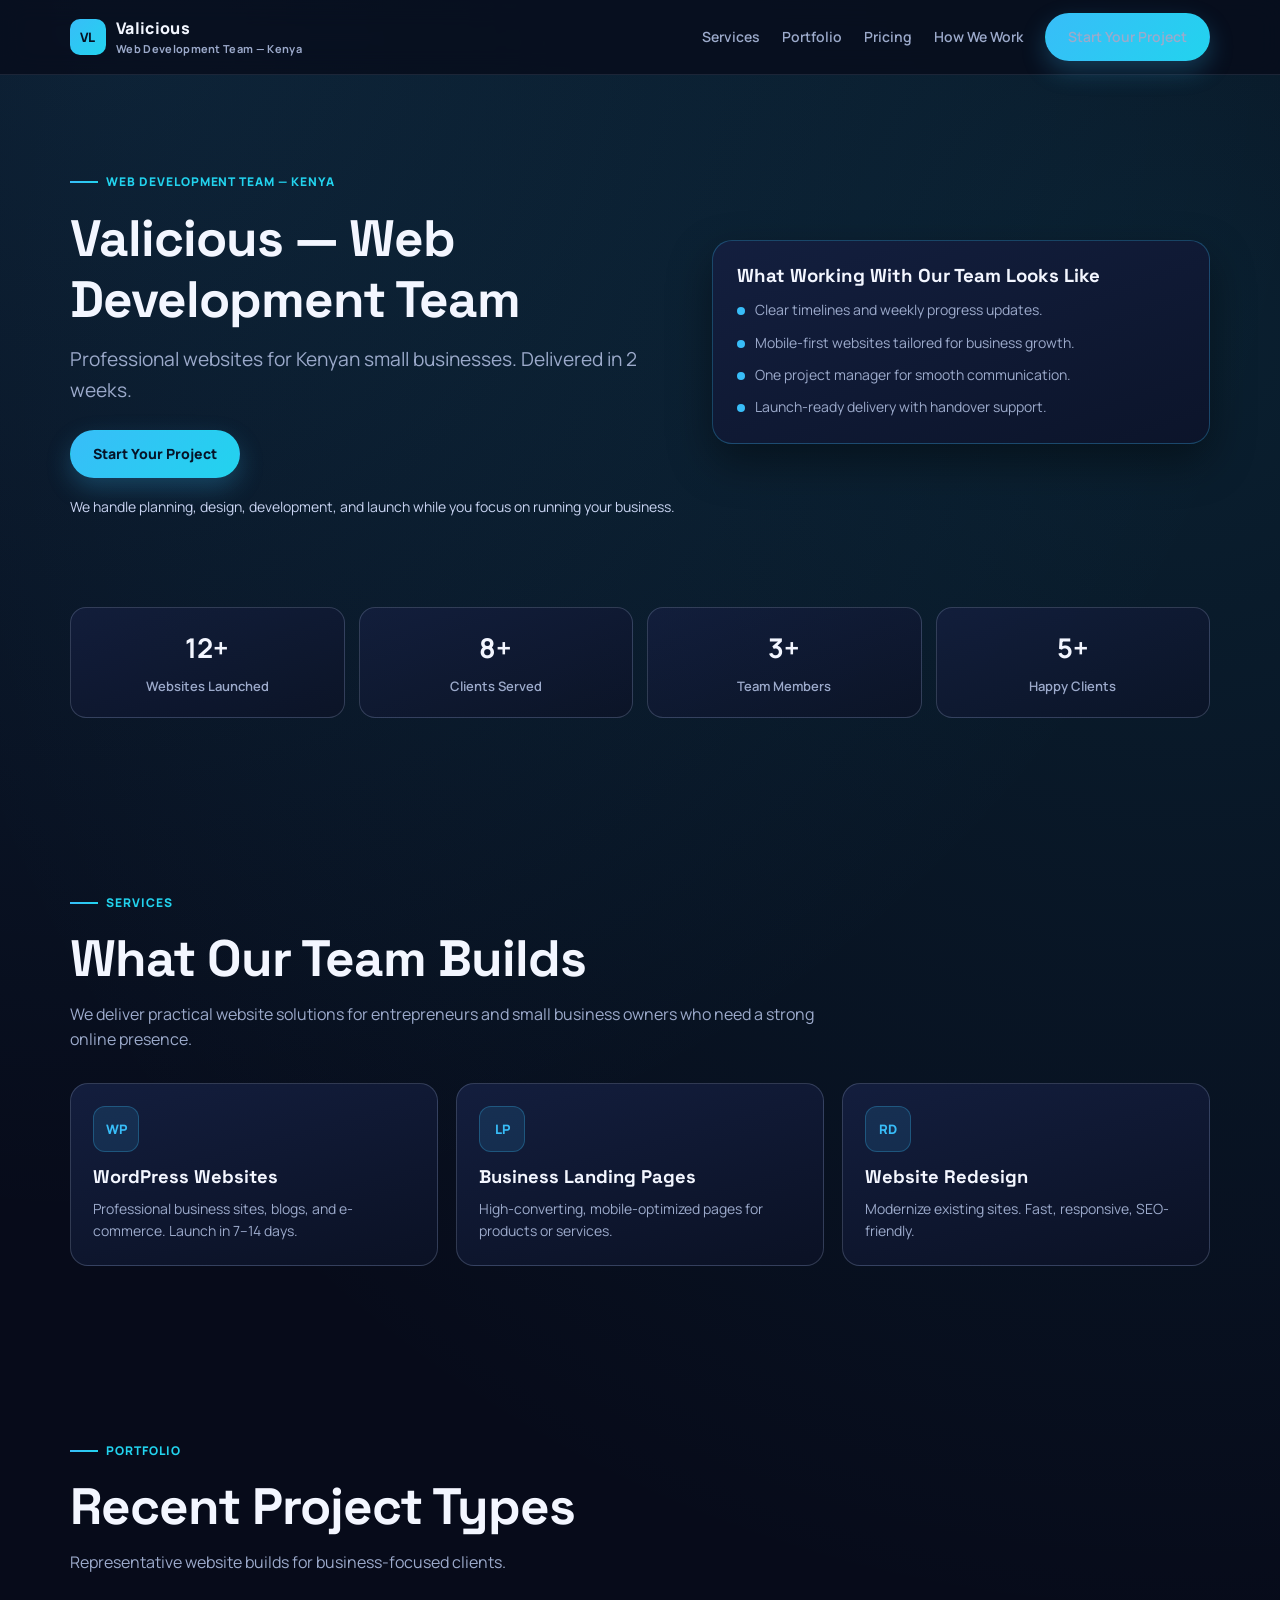
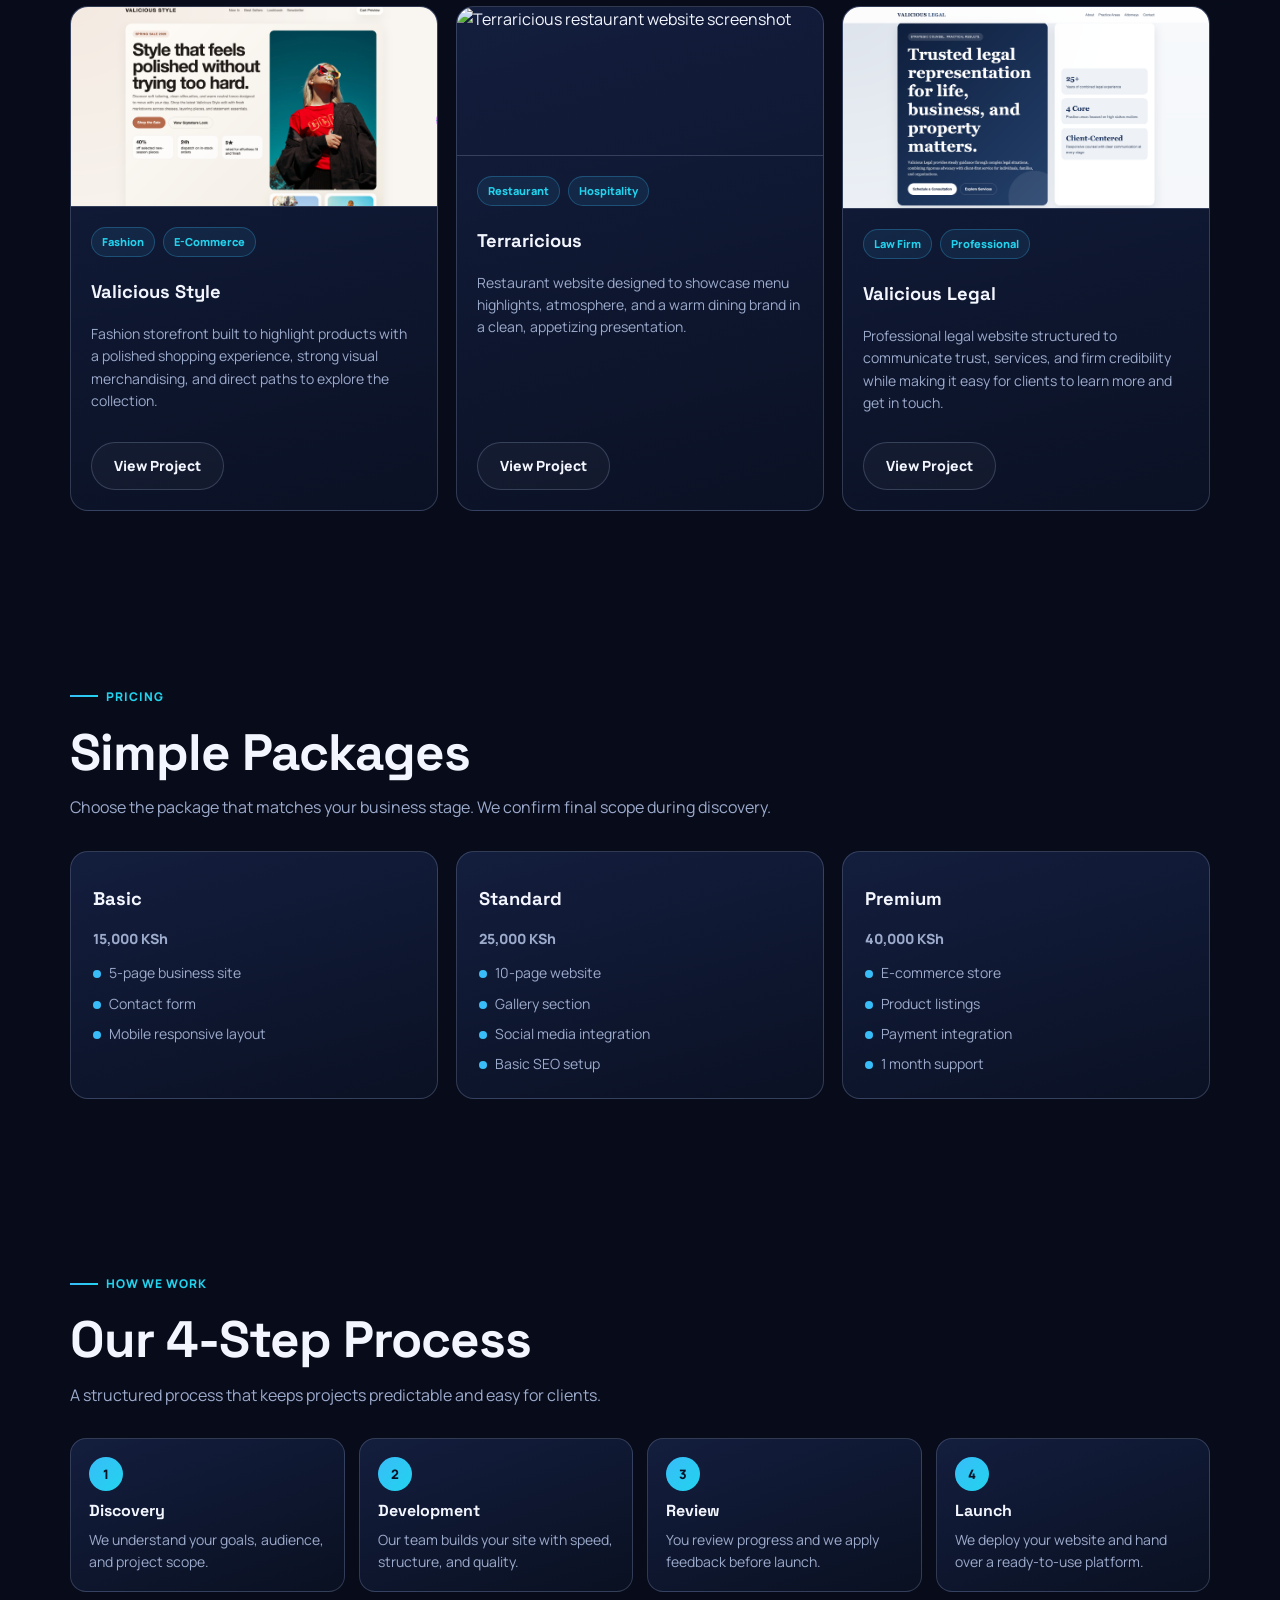
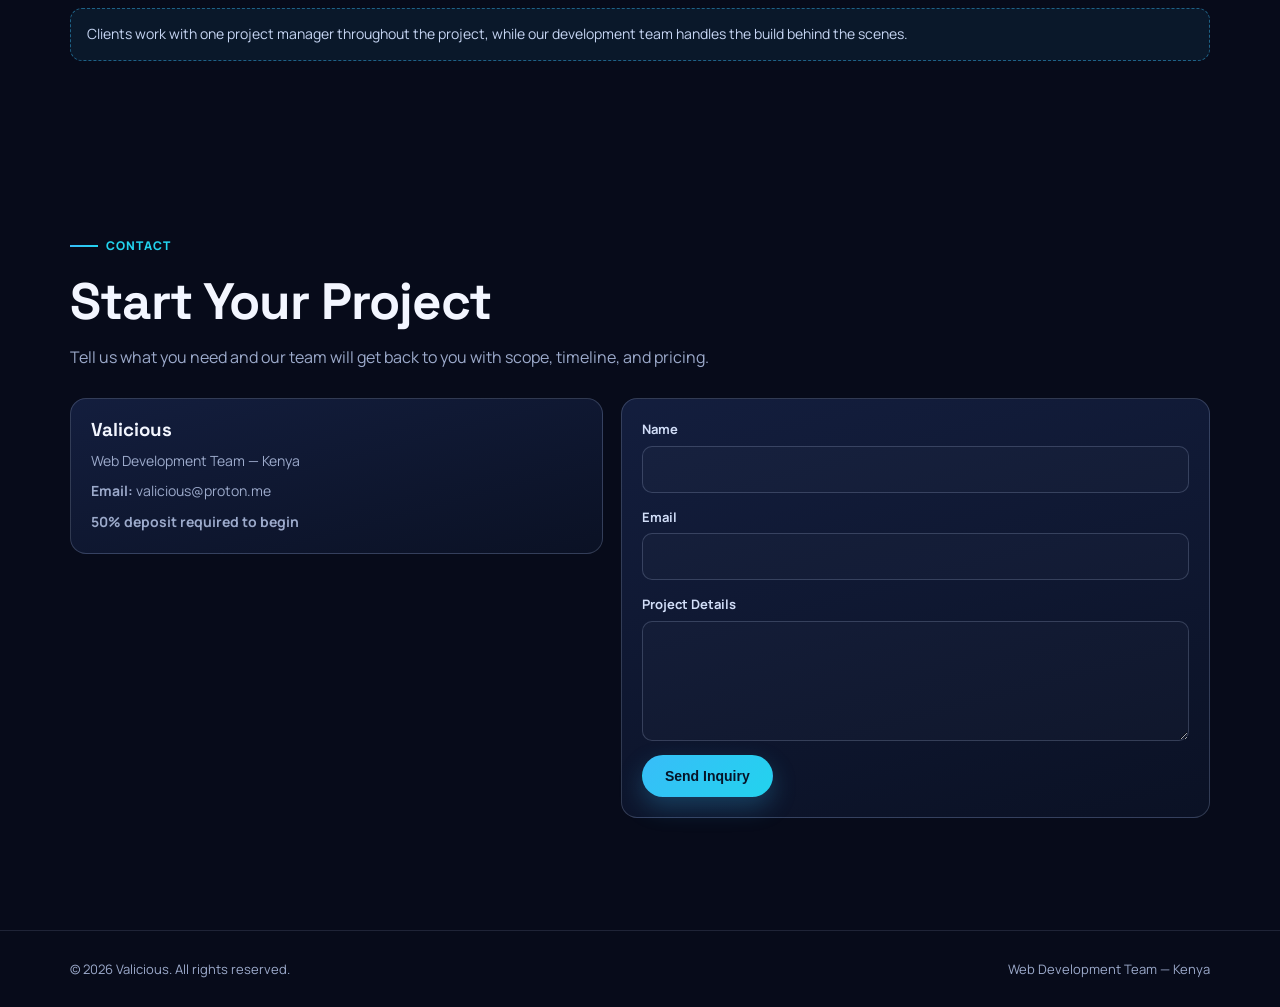
==== commit 76258e5e: "Update portfolio projects and screenshots" ====
--- a/index.html
+++ b/index.html
@@ -580,32 +580,32 @@
 
         <div class="grid-3">
           <article class="card project">
-            <img src="img/portfolio-3.png" alt="Pipe cleaner flowers ecommerce website screenshot" loading="lazy" />
+            <img src="img/ecommerce.png" alt="Valicious Style fashion website screenshot" loading="lazy" />
             <div class="project-body">
-              <div class="tag-row"><span class="tag">WordPress</span><span class="tag">WooCommerce</span></div>
-              <h3>Pipe Cleaner Flowers E-Commerce</h3>
-              <p>Soft ecommerce storefront for handmade floral products with product showcases, cart flow, and direct order pathways.</p>
-              <a href="https://justin-rvnj.vercel.app/" class="btn btn-secondary" target="_blank" rel="noopener noreferrer" aria-label="View Pipe Cleaner Flowers E-Commerce project">View Project</a>
+              <div class="tag-row"><span class="tag">Fashion</span><span class="tag">E-Commerce</span></div>
+              <h3>Valicious Style</h3>
+              <p>Fashion storefront built to highlight products with a polished shopping experience, strong visual merchandising, and direct paths to explore the collection.</p>
+              <a href="https://msfterictraut123.github.io/valiciousstyle/" class="btn btn-secondary" target="_blank" rel="noopener noreferrer" aria-label="View Valicious Style project">View Project</a>
             </div>
           </article>
 
           <article class="card project">
-            <img src="img/portfolio-1.png" alt="Financial calculator website screenshot" loading="lazy" />
+            <img src="img/restaurant.png" alt="Terraricious restaurant website screenshot" loading="lazy" />
             <div class="project-body">
-              <div class="tag-row"><span class="tag">Finance Tool</span><span class="tag">Calculators</span></div>
-              <h3>Financial Calculator Website</h3>
-              <p>Interactive calculator platform with budgeting, debt, tax, and savings tools organized for quick everyday use.</p>
-              <a href="https://galiciousfinancialcalculator.vercel.app/calculators/budget-planner" class="btn btn-secondary" target="_blank" rel="noopener noreferrer" aria-label="View Financial Calculator Website project">View Project</a>
+              <div class="tag-row"><span class="tag">Restaurant</span><span class="tag">Hospitality</span></div>
+              <h3>Terraricious</h3>
+              <p>Restaurant website designed to showcase menu highlights, atmosphere, and a warm dining brand in a clean, appetizing presentation.</p>
+              <a href="https://msfterictraut123.github.io/terraricious/" class="btn btn-secondary" target="_blank" rel="noopener noreferrer" aria-label="View Terraricious project">View Project</a>
             </div>
           </article>
 
           <article class="card project">
-            <img src="img/portfolio-2.png" alt="Financial literacy website screenshot" loading="lazy" />
+            <img src="img/Law.png" alt="Valicious Legal law firm website screenshot" loading="lazy" />
             <div class="project-body">
-              <div class="tag-row"><span class="tag">Financial Literacy</span><span class="tag">Interactive UX</span></div>
-              <h3>Financial Literacy Website</h3>
-              <p>Educational finance experience with guided inputs, clear feedback, and engaging interfaces designed to simplify money decisions.</p>
-              <a href="#" class="btn btn-secondary" aria-label="View Financial Literacy Website project">View Project</a>
+              <div class="tag-row"><span class="tag">Law Firm</span><span class="tag">Professional</span></div>
+              <h3>Valicious Legal</h3>
+              <p>Professional legal website structured to communicate trust, services, and firm credibility while making it easy for clients to learn more and get in touch.</p>
+              <a href="https://msfterictraut123.github.io/valiciouslegal/" class="btn btn-secondary" target="_blank" rel="noopener noreferrer" aria-label="View Valicious Legal project">View Project</a>
             </div>
           </article>
         </div>
